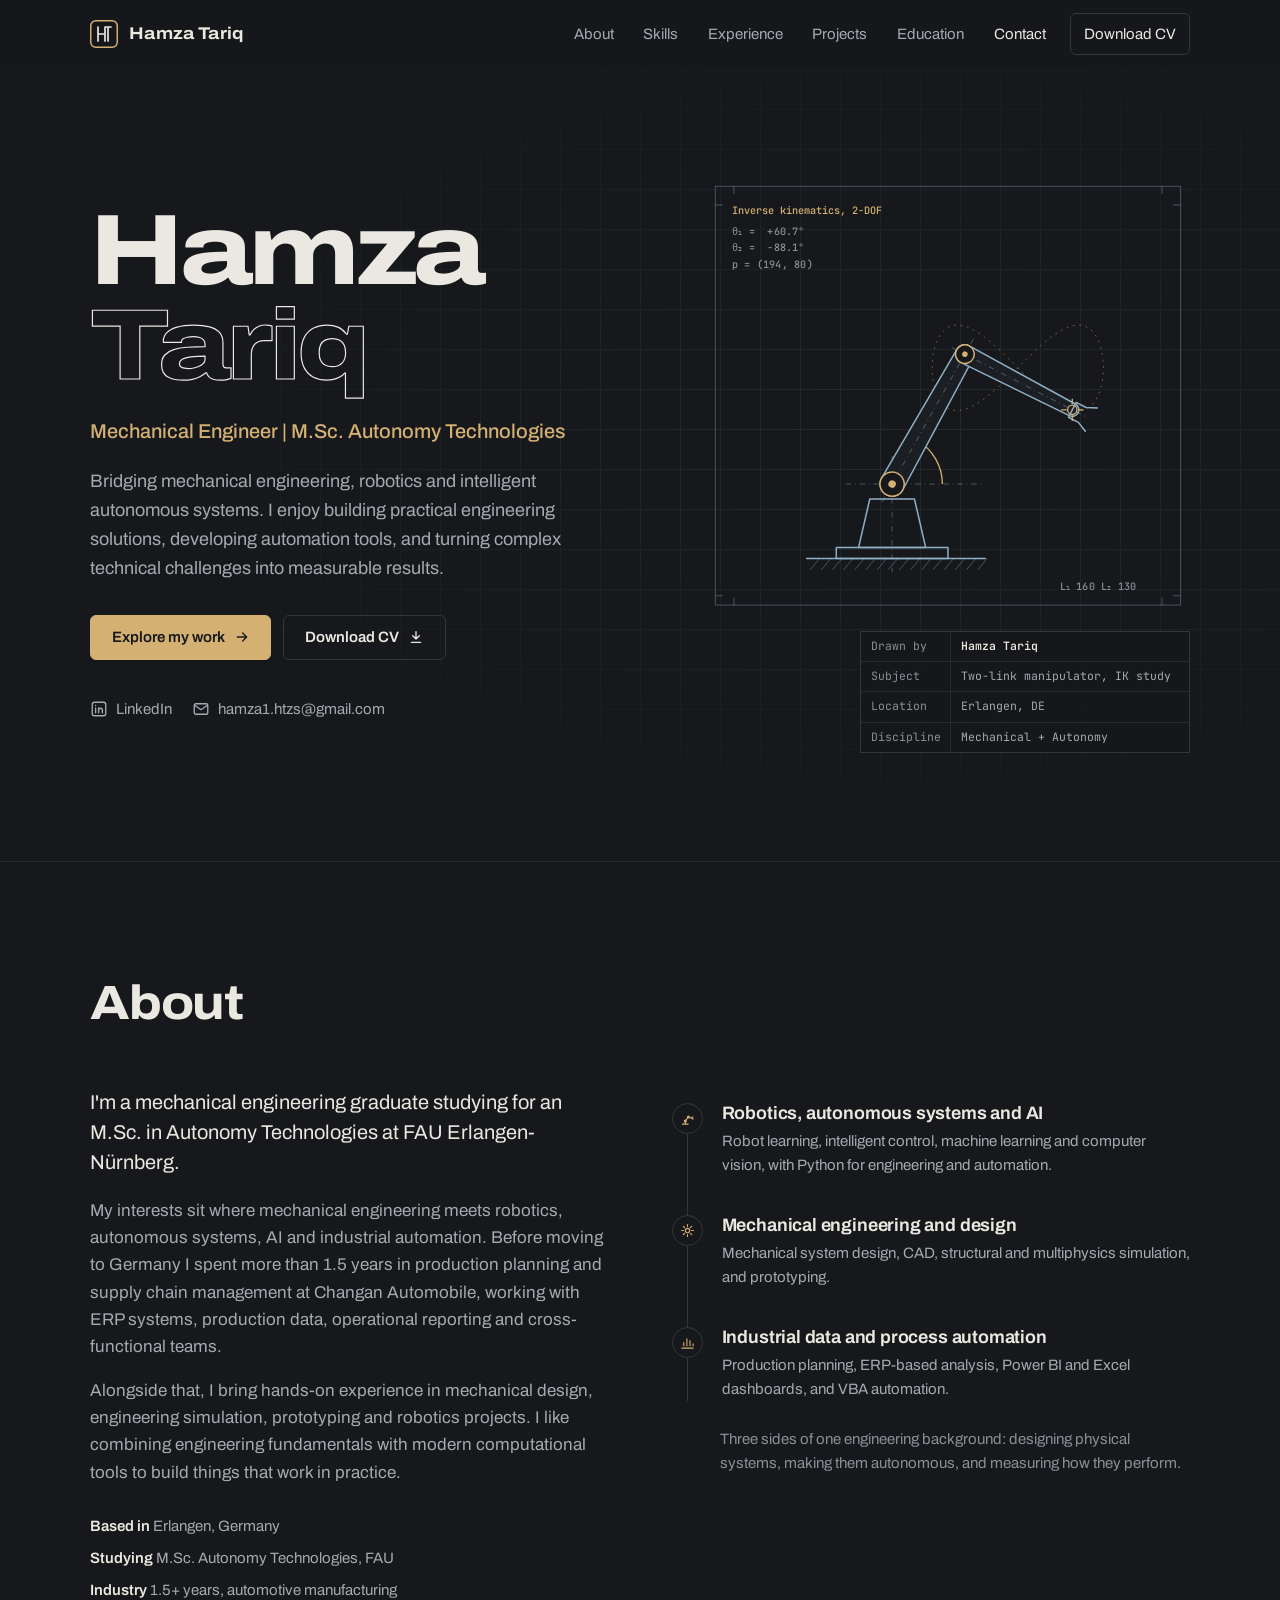
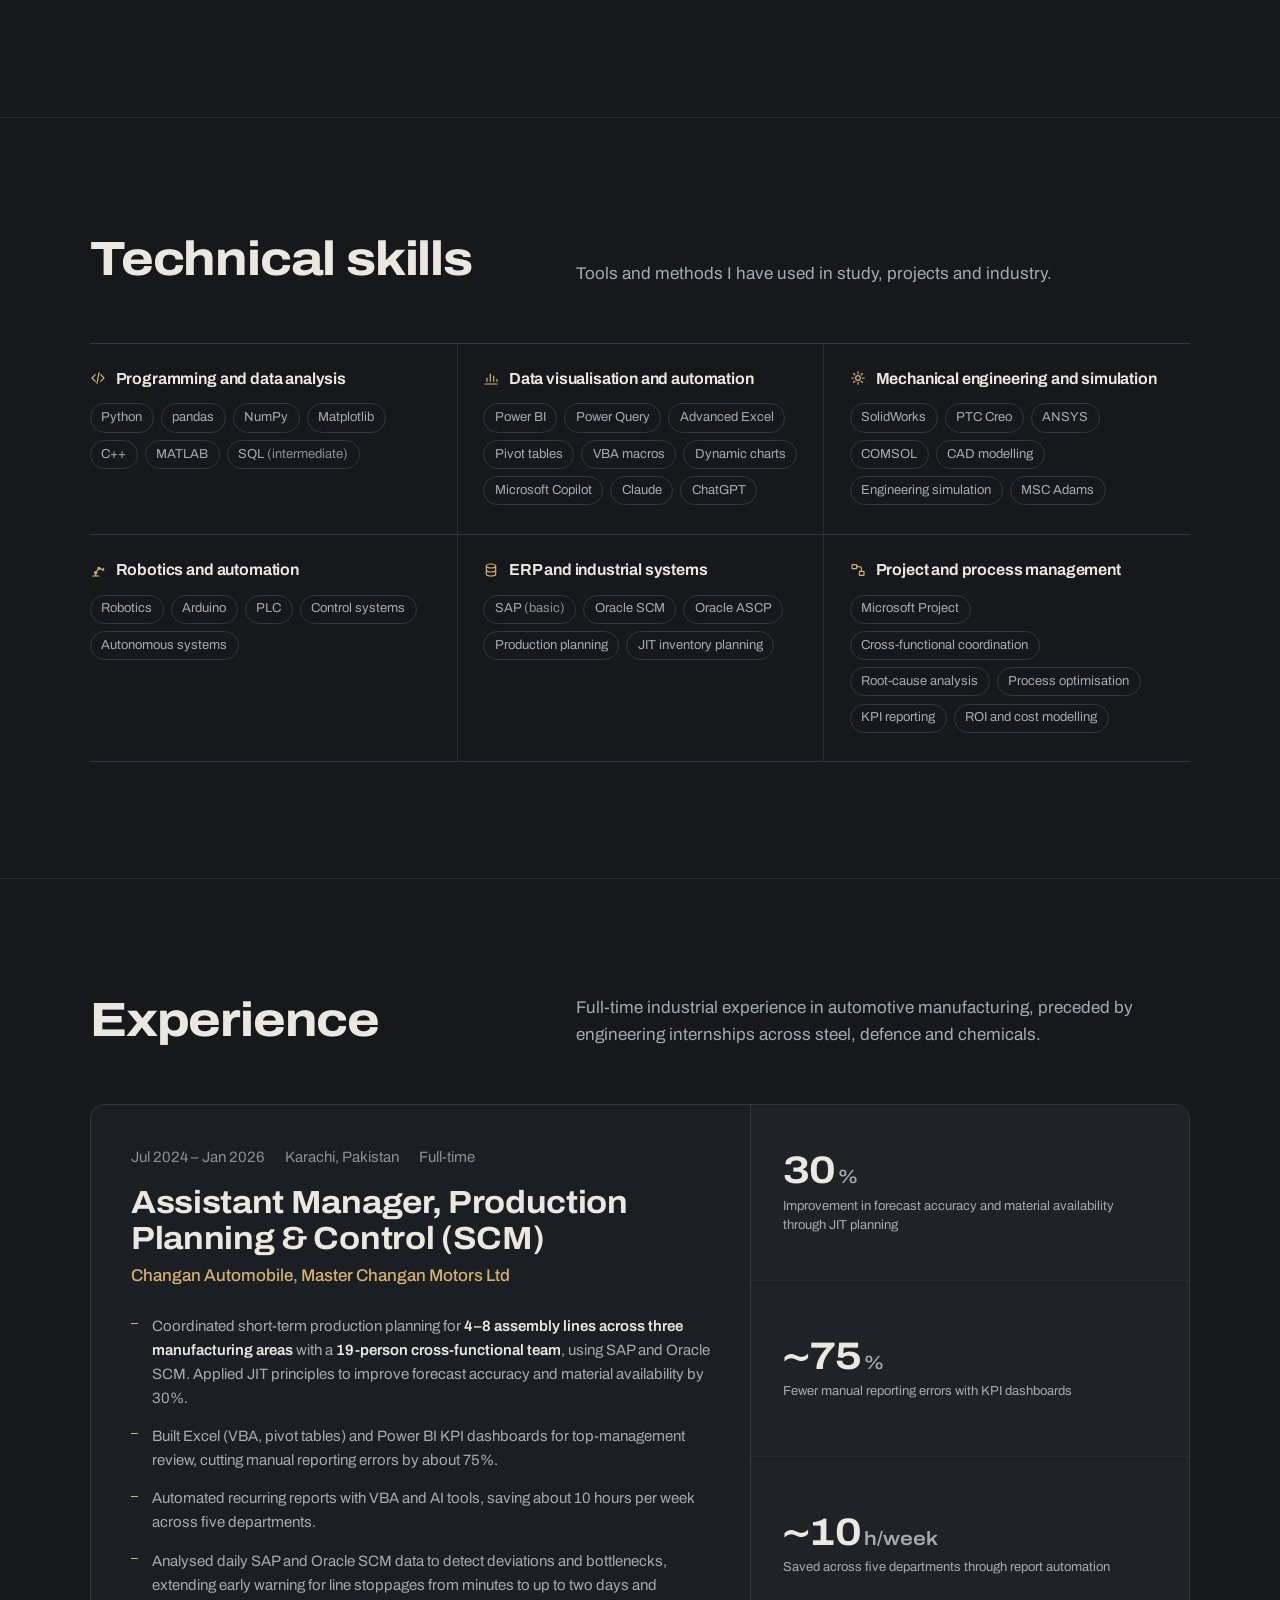
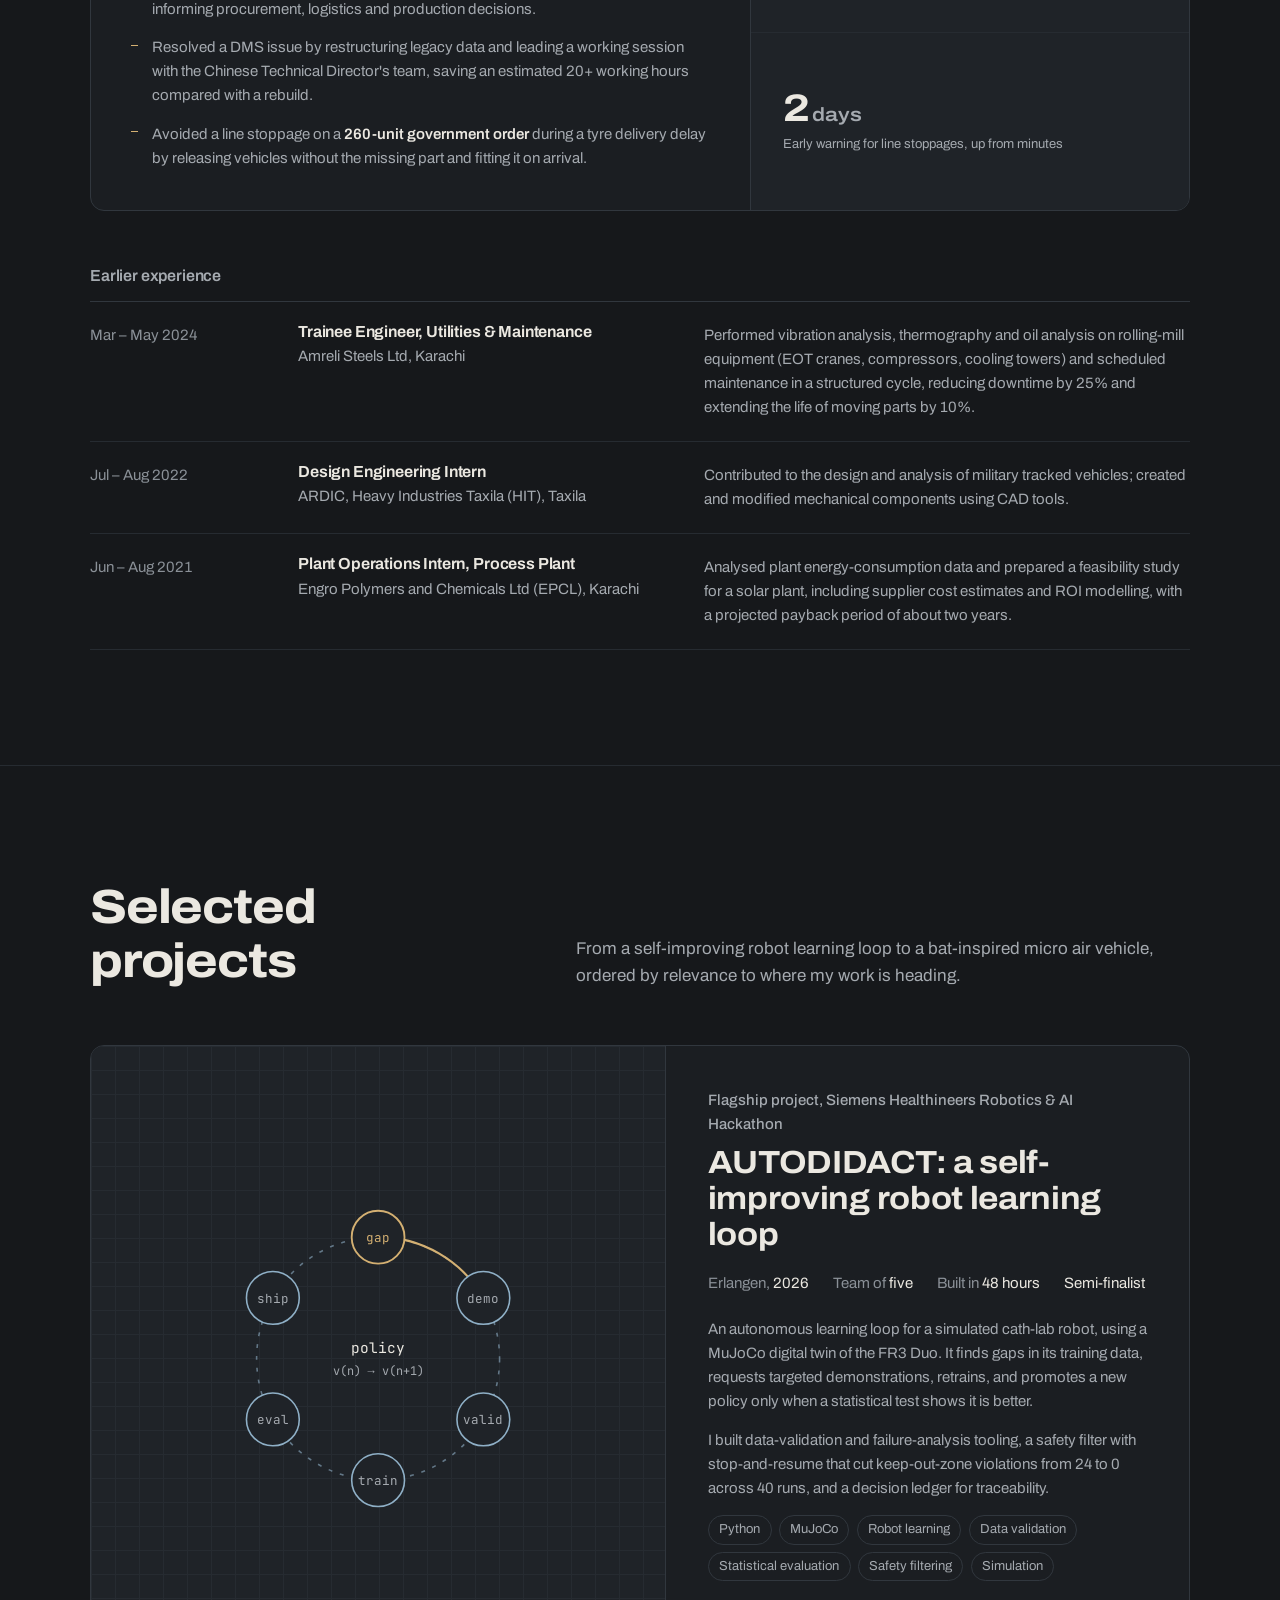
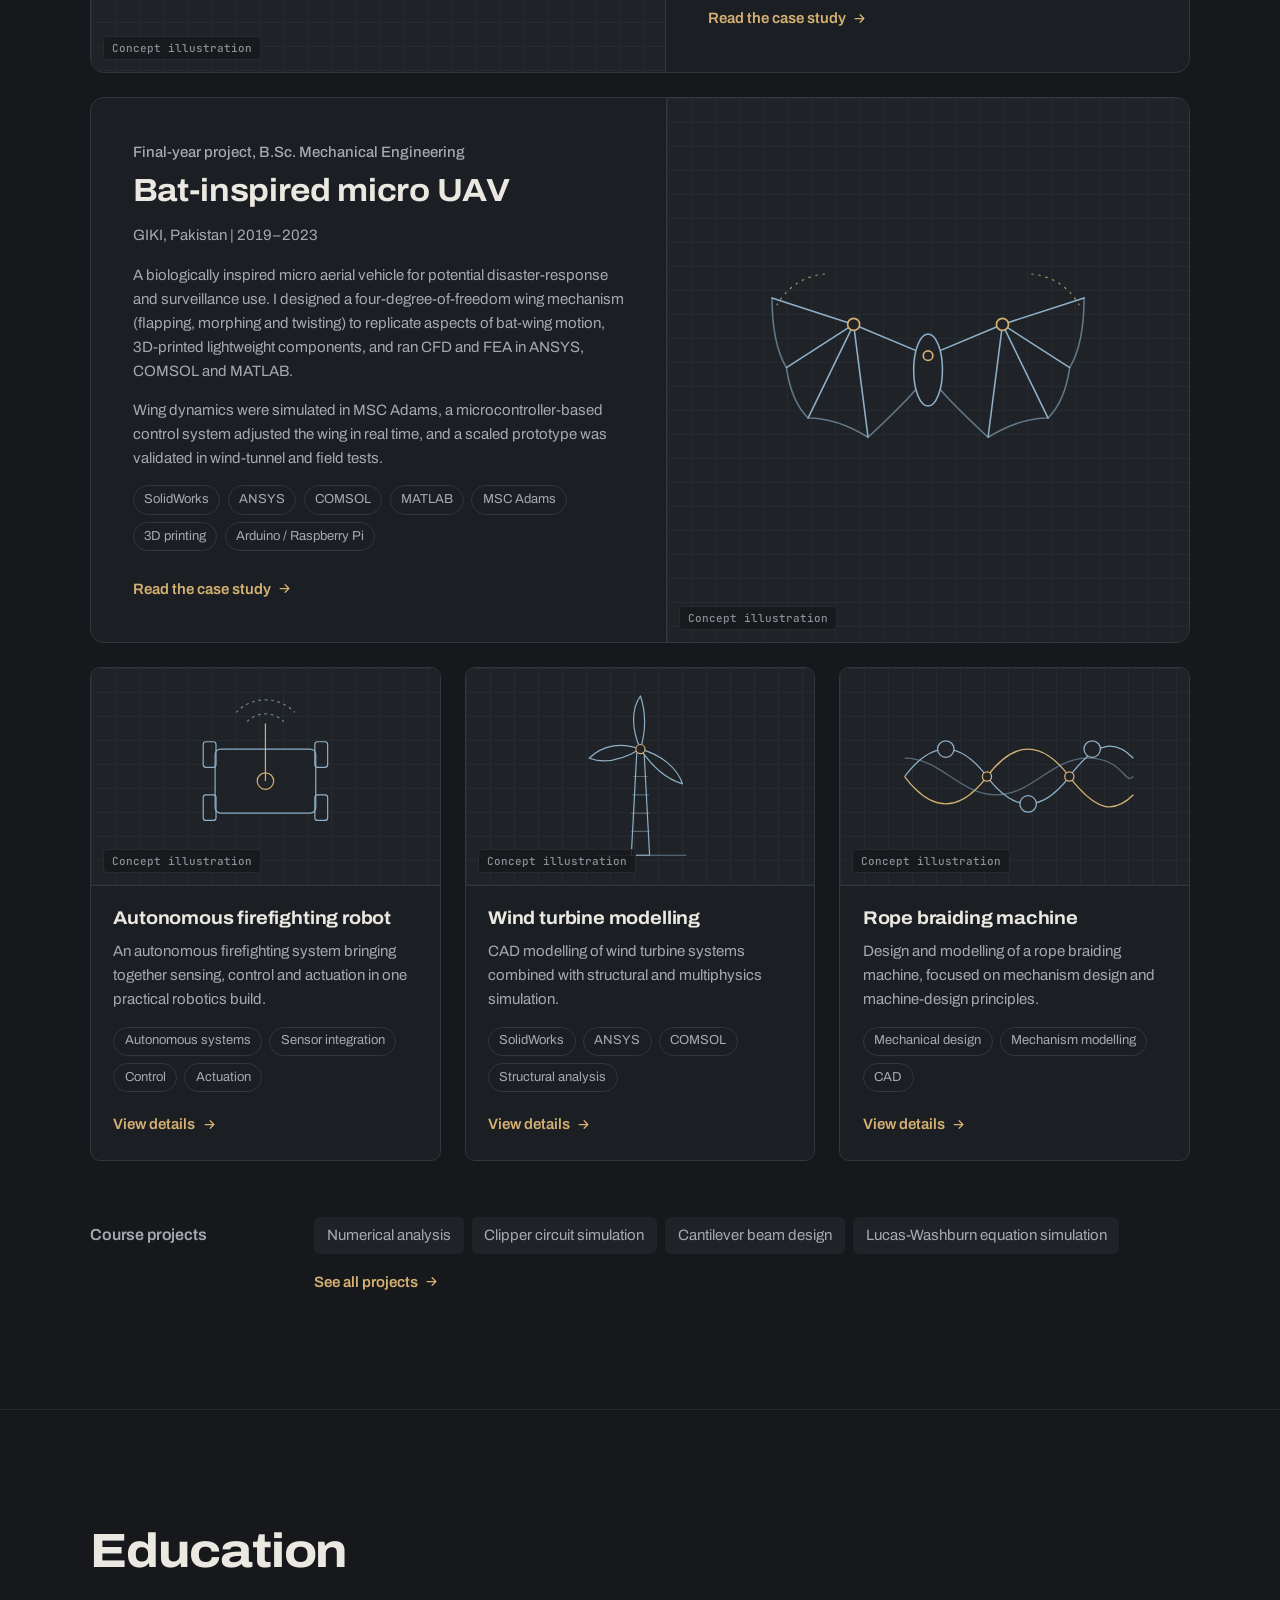
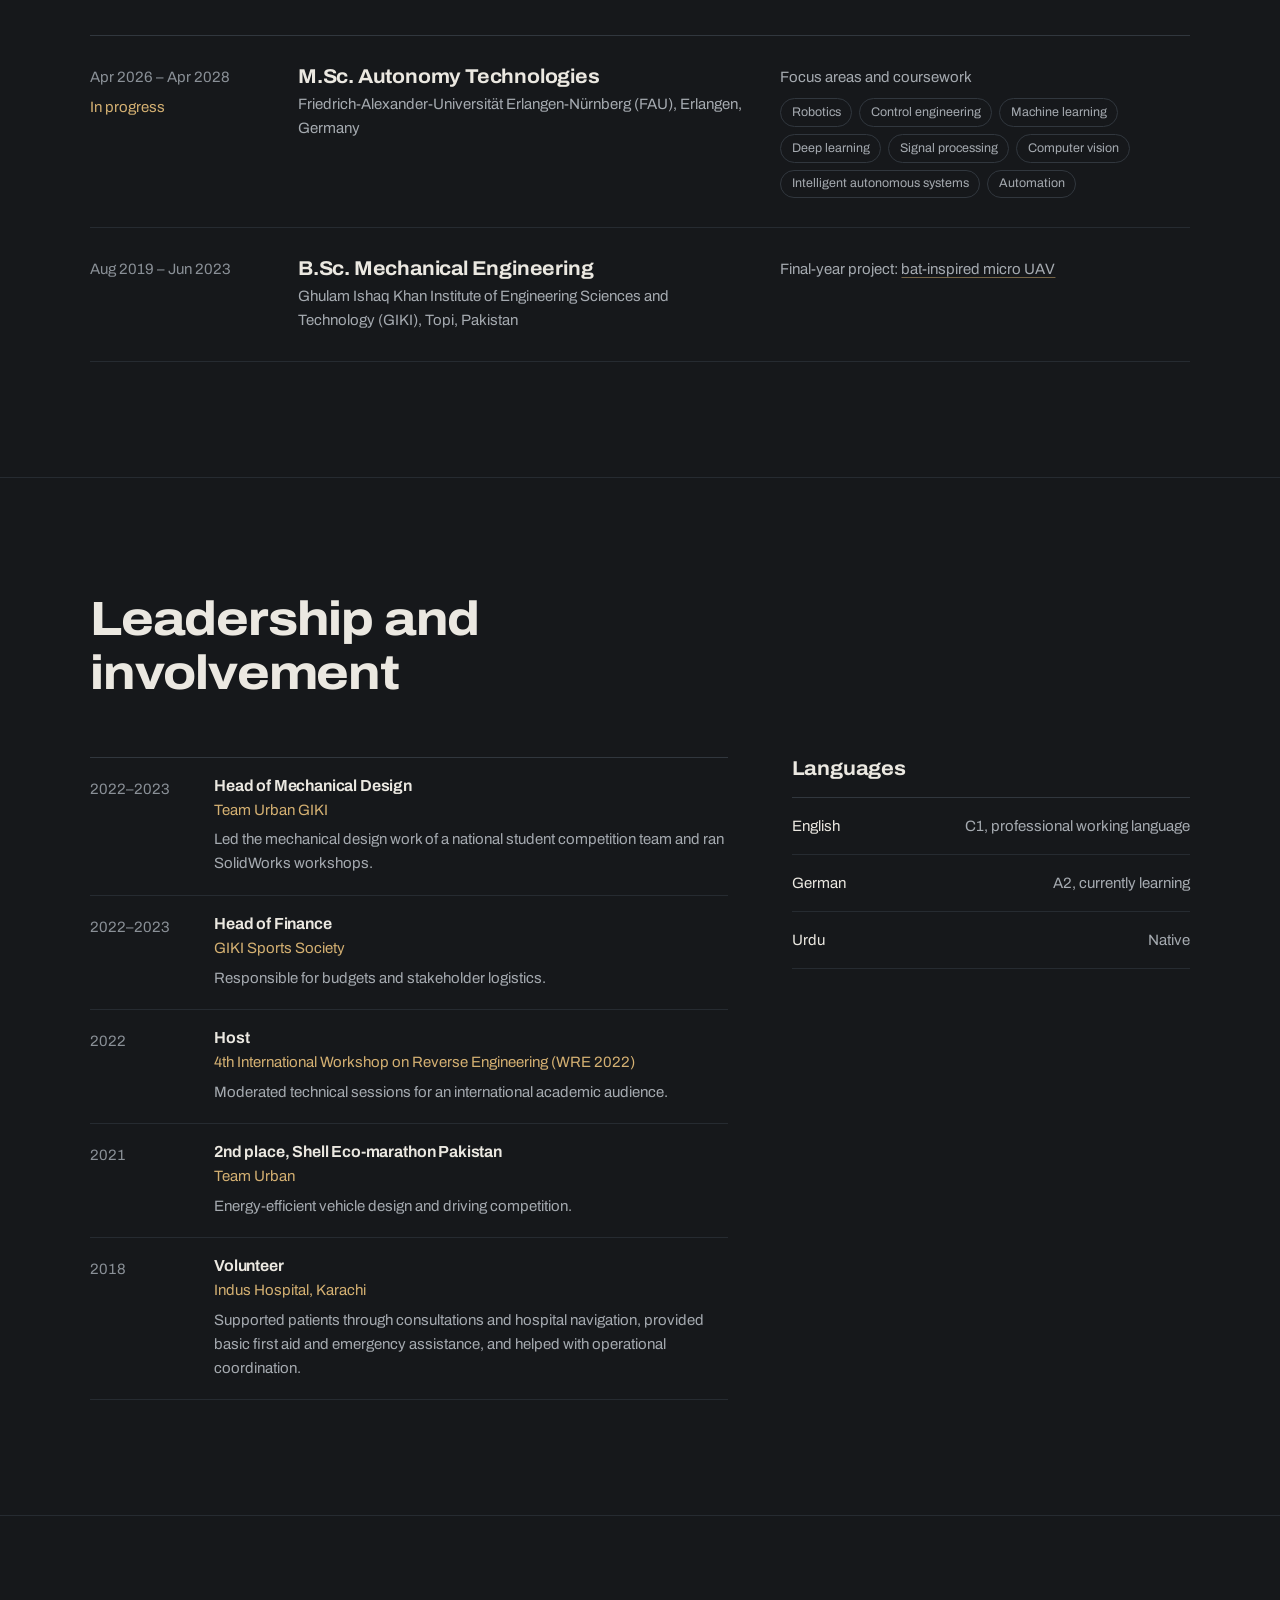
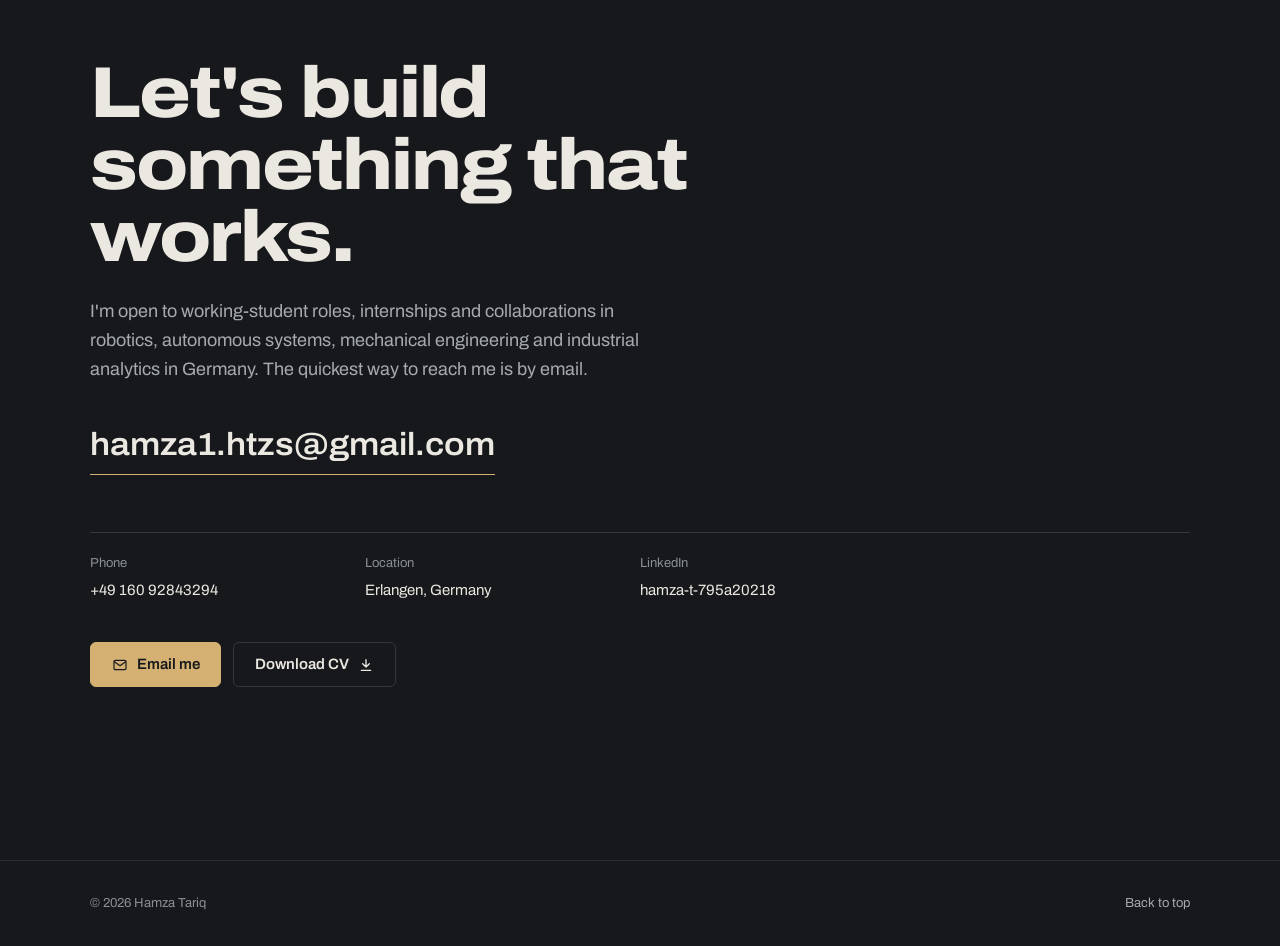
==== index.html @ aebb8564 "Initial commit" ====
<!doctype html>
<html lang="en-GB">
<head>
  <meta charset="utf-8">
  <meta name="viewport" content="width=device-width, initial-scale=1">
  <title>Hamza Tariq | Mechanical Engineer, M.Sc. Autonomy Technologies</title>
  <meta name="description" content="Hamza Tariq: mechanical engineer studying M.Sc. Autonomy Technologies at FAU Erlangen-Nürnberg. Robotics, AI and intelligent engineering systems, with 1.5+ years of industrial production-planning experience.">
  <meta name="author" content="Hamza Tariq">
  <meta name="theme-color" content="#16181b">
  <meta property="og:type" content="website">
  <meta property="og:title" content="Hamza Tariq | Mechanical Engineer, M.Sc. Autonomy Technologies">
  <meta property="og:description" content="Robotics, AI and intelligent engineering systems, built on a mechanical engineering foundation and industrial experience.">
  <meta name="twitter:card" content="summary">
  <link rel="icon" href="assets/favicon.svg" type="image/svg+xml">
  <link rel="preload" href="assets/fonts/archivo-var.woff2" as="font" type="font/woff2" crossorigin>
  <link rel="stylesheet" href="css/style.css">
  <script>document.documentElement.classList.add("js");</script>
  <script type="application/ld+json">
  {"@context":"https://schema.org","@type":"Person","name":"Hamza Tariq","jobTitle":"Mechanical Engineer, M.Sc. Autonomy Technologies student","address":{"@type":"PostalAddress","addressLocality":"Erlangen","addressCountry":"DE"},"alumniOf":[{"@type":"CollegeOrUniversity","name":"Ghulam Ishaq Khan Institute of Engineering Sciences and Technology"}],"affiliation":{"@type":"CollegeOrUniversity","name":"Friedrich-Alexander-Universität Erlangen-Nürnberg"},"sameAs":["https://linkedin.com/in/hamza-t-795a20218"]}
  </script>
</head>
<body data-root="">
<a class="skip-link" href="#main">Skip to content</a>

<!-- Icon sprite -->
<svg width="0" height="0" style="position:absolute" aria-hidden="true" focusable="false">
  <defs>
    <symbol id="i-arrow" viewBox="0 0 24 24"><path d="M5 12h14M13 6l6 6-6 6" fill="none" stroke="currentColor" stroke-width="2" stroke-linecap="round" stroke-linejoin="round"/></symbol>
    <symbol id="i-down" viewBox="0 0 24 24"><path d="M12 4v11M7 10l5 5 5-5M5 20h14" fill="none" stroke="currentColor" stroke-width="2" stroke-linecap="round" stroke-linejoin="round"/></symbol>
    <symbol id="i-mail" viewBox="0 0 24 24"><g fill="none" stroke="currentColor" stroke-width="1.8" stroke-linecap="round" stroke-linejoin="round"><rect x="3" y="5" width="18" height="14" rx="2"/><path d="M3.5 7l8.5 6 8.5-6"/></g></symbol>
    <symbol id="i-linkedin" viewBox="0 0 24 24"><g fill="none" stroke="currentColor" stroke-width="1.8" stroke-linecap="round" stroke-linejoin="round"><rect x="3" y="3" width="18" height="18" rx="3"/><path d="M7.5 10.5V17M7.5 7.2v.1M11.5 17v-6.5M11.5 13.5a2.5 2.5 0 0 1 5 0V17"/></g></symbol>
    <symbol id="i-github" viewBox="0 0 24 24"><path d="M15 22v-4a4.8 4.8 0 0 0-1-3.5c3 0 6-2 6-5.5.08-1.25-.27-2.48-1-3.5.28-1.15.28-2.35 0-3.5 0 0-1 0-3 1.5-2.64-.5-5.36-.5-8 0C6 2 5 2 5 2c-.3 1.15-.3 2.35 0 3.5A5.4 5.4 0 0 0 4 9c0 3.5 3 5.5 6 5.5-.39.49-.68 1.05-.85 1.65-.17.6-.22 1.23-.15 1.85v4M9 18c-4.51 2-5-2-7-2" fill="none" stroke="currentColor" stroke-width="1.8" stroke-linecap="round" stroke-linejoin="round"/></symbol>
    <symbol id="i-robot" viewBox="0 0 24 24"><g fill="none" stroke="currentColor" stroke-width="1.8" stroke-linecap="round" stroke-linejoin="round"><path d="M4 21h9M8.5 21v-5l5-6.5 5.5 2"/><circle cx="8.5" cy="16" r="1.6"/><circle cx="13.5" cy="9.5" r="1.6"/><path d="M19 11.5l1.5-2M19 11.5l1.8 1.4"/></g></symbol>
    <symbol id="i-gear" viewBox="0 0 24 24"><g fill="none" stroke="currentColor" stroke-width="1.8" stroke-linecap="round"><circle cx="12" cy="12" r="3.5"/><path d="M12 2.5v3M12 18.5v3M2.5 12h3M18.5 12h3M5.3 5.3l2.1 2.1M16.6 16.6l2.1 2.1M5.3 18.7l2.1-2.1M16.6 7.4l2.1-2.1"/></g></symbol>
    <symbol id="i-chart" viewBox="0 0 24 24"><path d="M3 21h18M6 17v-5M11 17V6M16 17v-8M21 17v-3" fill="none" stroke="currentColor" stroke-width="1.8" stroke-linecap="round"/></symbol>
    <symbol id="i-code" viewBox="0 0 24 24"><path d="M8 7l-5 5 5 5M16 7l5 5-5 5M13.5 4l-3 16" fill="none" stroke="currentColor" stroke-width="1.8" stroke-linecap="round" stroke-linejoin="round"/></symbol>
    <symbol id="i-db" viewBox="0 0 24 24"><g fill="none" stroke="currentColor" stroke-width="1.8"><ellipse cx="12" cy="6" rx="7" ry="3"/><path d="M5 6v12c0 1.7 3.1 3 7 3s7-1.3 7-3V6M5 12c0 1.7 3.1 3 7 3s7-1.3 7-3"/></g></symbol>
    <symbol id="i-flow" viewBox="0 0 24 24"><g fill="none" stroke="currentColor" stroke-width="1.8" stroke-linejoin="round"><rect x="3" y="4" width="7" height="6" rx="1"/><rect x="14" y="14" width="7" height="6" rx="1"/><path d="M10 7h4a3 3 0 0 1 3 3v4"/></g></symbol>
    <symbol id="i-image" viewBox="0 0 24 24"><g fill="none" stroke="currentColor" stroke-width="1.6" stroke-linecap="round" stroke-linejoin="round"><rect x="3" y="4" width="18" height="16" rx="2"/><circle cx="9" cy="10" r="2"/><path d="M21 16l-5-5-9 9"/></g></symbol>
  </defs>
</svg>

<header class="site-header">
  <nav class="wrap nav" aria-label="Main">
    <a class="brand" href="#top" aria-label="Hamza Tariq, back to top">
      <svg class="brand-mark" viewBox="0 0 28 28" aria-hidden="true"><rect x=".75" y=".75" width="26.5" height="26.5" rx="5" fill="none" stroke="#d4b072" stroke-width="1.5"/><path d="M8 7v14M8 14h7M15 7v14M15 7h6M18 7v14" fill="none" stroke="#ebe8e1" stroke-width="1.7" stroke-linecap="round"/></svg>
      <span>Hamza Tariq</span>
    </a>
    <button class="nav-toggle" type="button" aria-expanded="false" aria-controls="nav-links" aria-label="Open menu"><span></span></button>
    <ul class="nav-links" id="nav-links">
      <li><a href="#about">About</a></li>
      <li><a href="#skills">Skills</a></li>
      <li><a href="#experience">Experience</a></li>
      <li><a href="#projects">Projects</a></li>
      <li><a href="#education">Education</a></li>
      <li><a href="#contact">Contact</a></li>
      <li><a class="nav-cv" href="assets/Hamza_Tariq_CV.pdf" download>Download CV</a></li>
    </ul>
  </nav>
</header>

<main id="main">

  <!-- ============ HERO ============ -->
  <section class="hero" id="top" aria-labelledby="hero-name">
    <div class="wrap hero-inner">
      <div class="hero-copy">
        <h1 class="hero-name" id="hero-name"><span>Hamza</span><span>Tariq</span></h1>
        <p class="hero-role">Mechanical Engineer | M.Sc. Autonomy Technologies</p>
        <p class="hero-intro">Bridging mechanical engineering, robotics and intelligent autonomous systems. I enjoy building practical engineering solutions, developing automation tools, and turning complex technical challenges into measurable results.</p>
        <div class="hero-actions">
          <a class="btn btn-primary" href="#projects">Explore my work <svg aria-hidden="true"><use href="#i-arrow"/></svg></a>
          <a class="btn" href="assets/Hamza_Tariq_CV.pdf" download>Download CV <svg aria-hidden="true"><use href="#i-down"/></svg></a>
        </div>
        <ul class="socials" aria-label="Profiles">
          <li><a href="https://linkedin.com/in/hamza-t-795a20218" target="_blank" rel="noopener"><svg aria-hidden="true"><use href="#i-linkedin"/></svg>LinkedIn</a></li>
          <li data-link="github" class="is-unset"><a href="#" target="_blank" rel="noopener"><svg aria-hidden="true"><use href="#i-github"/></svg>GitHub</a></li>
          <li><a href="mailto:hamza1.htzs@gmail.com"><svg aria-hidden="true"><use href="#i-mail"/></svg>hamza1.htzs@gmail.com</a></li>
        </ul>
      </div>

      <div class="hero-drawing">
        <svg id="arm-drawing" class="drawing" viewBox="0 0 520 470" role="img" aria-labelledby="arm-title">
          <title id="arm-title">Animated technical drawing of a two-link robot arm following a figure-eight path, solved with inverse kinematics</title>
          <!-- sheet frame -->
          <path class="ln-thin draw" d="M10,10H510V460H10Z"/>
          <path class="ln-thin" d="M10,30H18M10,450H18M502,30H510M502,450H510M30,10V18M490,10V18M30,452V460M490,452V460"/>
          <!-- readouts -->
          <text class="txt-brass" x="28" y="40">Inverse kinematics, 2-DOF</text>
          <text class="txt" id="t1" x="28" y="62">θ₁ =</text>
          <text class="txt" id="t2" x="28" y="80">θ₂ =</text>
          <text class="txt" id="tp" x="28" y="98">p  =</text>
          <text class="txt" x="380" y="444">L₁ 160   L₂ 130</text>
          <!-- reference lines -->
          <path class="ln-dash" d="M200,300V425M150,330H300"/>
          <path id="trace" class="trace" d=""/>
          <!-- ground + base -->
          <path class="ln draw" d="M176,346H224L236,398H164Z"/>
          <path class="ln draw" d="M140,398H260V410H140Z"/>
          <path class="ln draw" d="M108,410H300"/>
          <path class="ln-thin" d="M122,410l-10,12M134,410l-10,12M146,410l-10,12M158,410l-10,12M170,410l-10,12M182,410l-10,12M194,410l-10,12M206,410l-10,12M218,410l-10,12M230,410l-10,12M242,410l-10,12M254,410l-10,12M266,410l-10,12M278,410l-10,12M290,410l-10,12M302,410l-10,12"/>
          <!-- angle arc -->
          <path id="arc1" class="ln-brass" d=""/>
          <!-- arm -->
          <g id="j1" transform="translate(200 330) rotate(-60)">
            <path class="link" d="M0,-13L160,-10A10,10 0 0 1 160,10L0,13A13,13 0 0 1 0,-13Z"/>
            <path class="ln-dash" d="M-22,0H182"/>
            <g id="j2" transform="translate(160 0) rotate(95)">
              <path class="link" d="M0,-10L130,-7A7,7 0 0 1 130,7L0,10A10,10 0 0 1 0,-10Z"/>
              <path class="ln-dash" d="M-16,0H146"/>
              <path class="ln" d="M130,-9V9M130,-9H142L153,-14M130,9H142L153,14"/>
              <circle class="joint" r="10"/><circle class="dot" r="3"/>
            </g>
            <circle class="joint" r="13"/><circle class="dot" r="4"/>
          </g>
          <g id="target" transform="translate(380 200)">
            <circle class="ln-brass" r="5"/>
            <path class="ln-brass" d="M-12,0h6M6,0h6M0,-12v6M0,6v6"/>
          </g>
        </svg>
        <div class="title-block" aria-hidden="true">
          <div>Drawn by</div><div><strong>Hamza Tariq</strong></div>
          <div>Subject</div><div>Two-link manipulator, IK study</div>
          <div>Location</div><div>Erlangen, DE</div>
          <div>Discipline</div><div>Mechanical + Autonomy</div>
        </div>
      </div>
    </div>
  </section>

  <!-- ============ ABOUT ============ -->
  <section class="section" id="about" aria-labelledby="about-title">
    <div class="wrap">
      <div class="section-head">
        <h2 class="section-title" id="about-title">About</h2>
      </div>
      <div class="about-grid">
        <div class="about-copy">
          <p>I'm a mechanical engineering graduate studying for an M.Sc. in Autonomy Technologies at FAU Erlangen-Nürnberg.</p>
          <p>My interests sit where mechanical engineering meets robotics, autonomous systems, AI and industrial automation. Before moving to Germany I spent more than 1.5 years in production planning and supply chain management at Changan Automobile, working with ERP systems, production data, operational reporting and cross-functional teams.</p>
          <p>Alongside that, I bring hands-on experience in mechanical design, engineering simulation, prototyping and robotics projects. I like combining engineering fundamentals with modern computational tools to build things that work in practice.</p>
          <ul class="about-facts">
            <li><strong>Based in</strong> Erlangen, Germany</li>
            <li><strong>Studying</strong> M.Sc. Autonomy Technologies, FAU</li>
            <li><strong>Industry</strong> 1.5+ years, automotive manufacturing</li>
          </ul>
        </div>
        <div>
          <ul class="areas">
            <li class="area">
              <span class="area-node"><svg aria-hidden="true"><use href="#i-robot"/></svg></span>
              <div><h3>Robotics, autonomous systems and AI</h3><p>Robot learning, intelligent control, machine learning and computer vision, with Python for engineering and automation.</p></div>
            </li>
            <li class="area">
              <span class="area-node"><svg aria-hidden="true"><use href="#i-gear"/></svg></span>
              <div><h3>Mechanical engineering and design</h3><p>Mechanical system design, CAD, structural and multiphysics simulation, and prototyping.</p></div>
            </li>
            <li class="area">
              <span class="area-node"><svg aria-hidden="true"><use href="#i-chart"/></svg></span>
              <div><h3>Industrial data and process automation</h3><p>Production planning, ERP-based analysis, Power BI and Excel dashboards, and VBA automation.</p></div>
            </li>
          </ul>
          <p class="areas-note">Three sides of one engineering background: designing physical systems, making them autonomous, and measuring how they perform.</p>
        </div>
      </div>
    </div>
  </section>

  <!-- ============ SKILLS ============ -->
  <section class="section" id="skills" aria-labelledby="skills-title">
    <div class="wrap">
      <div class="section-head">
        <h2 class="section-title" id="skills-title">Technical skills</h2>
        <p class="section-lede">Tools and methods I have used in study, projects and industry.</p>
      </div>
      <div class="skills">
        <div class="skill-group">
          <h3><svg aria-hidden="true"><use href="#i-code"/></svg>Programming and data analysis</h3>
          <ul class="tags"><li>Python</li><li>pandas</li><li>NumPy</li><li>Matplotlib</li><li>C++</li><li>MATLAB</li><li>SQL <small>(intermediate)</small></li></ul>
        </div>
        <div class="skill-group">
          <h3><svg aria-hidden="true"><use href="#i-chart"/></svg>Data visualisation and automation</h3>
          <ul class="tags"><li>Power BI</li><li>Power Query</li><li>Advanced Excel</li><li>Pivot tables</li><li>VBA macros</li><li>Dynamic charts</li><li>Microsoft Copilot</li><li>Claude</li><li>ChatGPT</li></ul>
        </div>
        <div class="skill-group">
          <h3><svg aria-hidden="true"><use href="#i-gear"/></svg>Mechanical engineering and simulation</h3>
          <ul class="tags"><li>SolidWorks</li><li>PTC Creo</li><li>ANSYS</li><li>COMSOL</li><li>CAD modelling</li><li>Engineering simulation</li><li>MSC Adams</li></ul>
        </div>
        <div class="skill-group">
          <h3><svg aria-hidden="true"><use href="#i-robot"/></svg>Robotics and automation</h3>
          <ul class="tags"><li>Robotics</li><li>Arduino</li><li>PLC</li><li>Control systems</li><li>Autonomous systems</li></ul>
        </div>
        <div class="skill-group">
          <h3><svg aria-hidden="true"><use href="#i-db"/></svg>ERP and industrial systems</h3>
          <ul class="tags"><li>SAP <small>(basic)</small></li><li>Oracle SCM</li><li>Oracle ASCP</li><li>Production planning</li><li>JIT inventory planning</li></ul>
        </div>
        <div class="skill-group">
          <h3><svg aria-hidden="true"><use href="#i-flow"/></svg>Project and process management</h3>
          <ul class="tags"><li>Microsoft Project</li><li>Cross-functional coordination</li><li>Root-cause analysis</li><li>Process optimisation</li><li>KPI reporting</li><li>ROI and cost modelling</li></ul>
        </div>
      </div>
    </div>
  </section>

  <!-- ============ EXPERIENCE ============ -->
  <section class="section" id="experience" aria-labelledby="exp-title">
    <div class="wrap">
      <div class="section-head">
        <h2 class="section-title" id="exp-title">Experience</h2>
        <p class="section-lede">Full-time industrial experience in automotive manufacturing, preceded by engineering internships across steel, defence and chemicals.</p>
      </div>

      <article class="role-feature" aria-labelledby="role-changan">
        <div class="role-main">
          <p class="role-meta"><span>Jul 2024 – Jan 2026</span><span>Karachi, Pakistan</span><span>Full-time</span></p>
          <h3 class="role-title" id="role-changan">Assistant Manager, Production Planning &amp; Control (SCM)</h3>
          <p class="role-org">Changan Automobile, Master Changan Motors Ltd</p>
          <ul class="role-points">
            <li>Coordinated short-term production planning for <strong>4–8 assembly lines across three manufacturing areas</strong> with a <strong>19-person cross-functional team</strong>, using SAP and Oracle SCM. Applied JIT principles to improve forecast accuracy and material availability by 30%.</li>
            <li>Built Excel (VBA, pivot tables) and Power BI KPI dashboards for top-management review, cutting manual reporting errors by about 75%.</li>
            <li>Automated recurring reports with VBA and AI tools, saving about 10 hours per week across five departments.</li>
            <li>Analysed daily SAP and Oracle SCM data to detect deviations and bottlenecks, extending early warning for line stoppages from minutes to up to two days and informing procurement, logistics and production decisions.</li>
            <li>Resolved a DMS issue by restructuring legacy data and leading a working session with the Chinese Technical Director's team, saving an estimated 20+ working hours compared with a rebuild.</li>
            <li>Avoided a line stoppage on a <strong>260-unit government order</strong> during a tyre delivery delay by releasing vehicles without the missing part and fitting it on arrival.</li>
          </ul>
        </div>
        <div class="role-stats" aria-label="Key results">
          <div class="stat"><span class="stat-value">30<small>%</small></span><span class="stat-label">Improvement in forecast accuracy and material availability through JIT planning</span></div>
          <div class="stat"><span class="stat-value">~75<small>%</small></span><span class="stat-label">Fewer manual reporting errors with KPI dashboards</span></div>
          <div class="stat"><span class="stat-value">~10<small>h/week</small></span><span class="stat-label">Saved across five departments through report automation</span></div>
          <div class="stat"><span class="stat-value">2<small>days</small></span><span class="stat-label">Early warning for line stoppages, up from minutes</span></div>
        </div>
      </article>

      <div class="earlier">
        <h3 class="earlier-title">Earlier experience</h3>
        <ol class="timeline">
          <li class="tl-item">
            <span class="tl-date">Mar – May 2024</span>
            <div class="tl-role"><h3>Trainee Engineer, Utilities &amp; Maintenance</h3><p>Amreli Steels Ltd, Karachi</p></div>
            <div class="tl-desc">Performed vibration analysis, thermography and oil analysis on rolling-mill equipment (EOT cranes, compressors, cooling towers) and scheduled maintenance in a structured cycle, reducing downtime by 25% and extending the life of moving parts by 10%.</div>
          </li>
          <li class="tl-item">
            <span class="tl-date">Jul – Aug 2022</span>
            <div class="tl-role"><h3>Design Engineering Intern</h3><p>ARDIC, Heavy Industries Taxila (HIT), Taxila</p></div>
            <div class="tl-desc">Contributed to the design and analysis of military tracked vehicles; created and modified mechanical components using CAD tools.</div>
          </li>
          <li class="tl-item">
            <span class="tl-date">Jun – Aug 2021</span>
            <div class="tl-role"><h3>Plant Operations Intern, Process Plant</h3><p>Engro Polymers and Chemicals Ltd (EPCL), Karachi</p></div>
            <div class="tl-desc">Analysed plant energy-consumption data and prepared a feasibility study for a solar plant, including supplier cost estimates and ROI modelling, with a projected payback period of about two years.</div>
          </li>
        </ol>
      </div>
    </div>
  </section>

  <!-- ============ PROJECTS ============ -->
  <section class="section" id="projects" aria-labelledby="proj-title">
    <div class="wrap">
      <div class="section-head">
        <h2 class="section-title" id="proj-title">Selected projects</h2>
        <p class="section-lede">From a self-improving robot learning loop to a bat-inspired micro air vehicle, ordered by relevance to where my work is heading.</p>
      </div>

      <article class="flagship" aria-labelledby="p-autodidact">
        <div class="project-visual" data-img="autodidact-cover" data-alt="AUTODIDACT project image">
          <svg viewBox="0 0 400 260" aria-hidden="true">
            <g fill="none" stroke="#8fb0c7" stroke-width="1.2">
              <circle cx="200" cy="130" r="92" stroke-dasharray="3 6" opacity=".6"/>
              <path d="M200,38 a92,92 0 0 1 79.7,46" stroke="#d4b072" stroke-width="1.6"/>
            </g>
            <g font-family="JetBrains Mono, monospace" font-size="9.5" fill="#a5aab0" text-anchor="middle">
              <g transform="translate(200 38)"><circle r="20" fill="#1f2328" stroke="#d4b072" stroke-width="1.4"/><text y="3.5" fill="#d4b072">gap</text></g>
              <g transform="translate(279.7 84)"><circle r="20" fill="#1f2328" stroke="#8fb0c7" stroke-width="1.2"/><text y="3.5">demo</text></g>
              <g transform="translate(279.7 176)"><circle r="20" fill="#1f2328" stroke="#8fb0c7" stroke-width="1.2"/><text y="3.5">valid</text></g>
              <g transform="translate(200 222)"><circle r="20" fill="#1f2328" stroke="#8fb0c7" stroke-width="1.2"/><text y="3.5">train</text></g>
              <g transform="translate(120.3 176)"><circle r="20" fill="#1f2328" stroke="#8fb0c7" stroke-width="1.2"/><text y="3.5">eval</text></g>
              <g transform="translate(120.3 84)"><circle r="20" fill="#1f2328" stroke="#8fb0c7" stroke-width="1.2"/><text y="3.5">ship</text></g>
              <text x="200" y="126" fill="#ebe8e1" font-size="11">policy</text>
              <text x="200" y="142" font-size="9">v(n) → v(n+1)</text>
            </g>
          </svg>
          <span class="visual-tag">Concept illustration</span>
        </div>
        <div class="project-body">
          <p class="project-kicker">Flagship project, Siemens Healthineers Robotics &amp; AI Hackathon</p>
          <h3 class="project-title" id="p-autodidact">AUTODIDACT: a self-improving robot learning loop</h3>
          <ul class="project-facts">
            <li><span>Erlangen,</span> 2026</li><li><span>Team of</span> five</li><li><span>Built in</span> 48 hours</li><li>Semi-finalist</li>
          </ul>
          <p>An autonomous learning loop for a simulated cath-lab robot, using a MuJoCo digital twin of the FR3 Duo. It finds gaps in its training data, requests targeted demonstrations, retrains, and promotes a new policy only when a statistical test shows it is better.</p>
          <p>I built data-validation and failure-analysis tooling, a safety filter with stop-and-resume that cut keep-out-zone violations from 24 to 0 across 40 runs, and a decision ledger for traceability.</p>
          <ul class="tags"><li>Python</li><li>MuJoCo</li><li>Robot learning</li><li>Data validation</li><li>Statistical evaluation</li><li>Safety filtering</li><li>Simulation</li></ul>
          <a class="text-link" href="projects/autodidact.html">Read the case study <svg aria-hidden="true"><use href="#i-arrow"/></svg></a>
        </div>
      </article>

      <article class="flagship" aria-labelledby="p-uav">
        <div class="project-visual" data-img="uav-cover" data-alt="Bat-inspired micro UAV project image">
          <svg viewBox="0 0 400 260" aria-hidden="true">
            <g fill="none" stroke="#8fb0c7" stroke-width="1.3" stroke-linecap="round" stroke-linejoin="round">
              <path d="M200,118 L262,92 L330,70 M262,92 L318,128 M262,92 L300,170 M262,92 L250,186"/>
              <path d="M200,118 L138,92 L70,70 M138,92 L82,128 M138,92 L100,170 M138,92 L150,186"/>
              <path d="M330,70 Q330,108 318,128 Q314,156 300,170 Q276,170 250,186 Q222,160 210,146" opacity=".6"/>
              <path d="M70,70 Q70,108 82,128 Q86,156 100,170 Q124,170 150,186 Q178,160 190,146" opacity=".6"/>
              <ellipse cx="200" cy="130" rx="12" ry="30" fill="#1f2328"/>
            </g>
            <g fill="#1f2328" stroke="#d4b072" stroke-width="1.4"><circle cx="262" cy="92" r="5"/><circle cx="138" cy="92" r="5"/><circle cx="200" cy="118" r="4"/></g>
            <g fill="none" stroke="#d4b072" stroke-width="1" stroke-dasharray="2 4" opacity=".8">
              <path d="M286,50 a50,50 0 0 1 40,26"/><path d="M114,50 a50,50 0 0 0 -40,26"/>
            </g>
          </svg>
          <span class="visual-tag">Concept illustration</span>
        </div>
        <div class="project-body">
          <p class="project-kicker">Final-year project, B.Sc. Mechanical Engineering</p>
          <h3 class="project-title" id="p-uav">Bat-inspired micro UAV</h3>
          <p class="project-sub">GIKI, Pakistan | 2019–2023</p>
          <p>A biologically inspired micro aerial vehicle for potential disaster-response and surveillance use. I designed a four-degree-of-freedom wing mechanism (flapping, morphing and twisting) to replicate aspects of bat-wing motion, 3D-printed lightweight components, and ran CFD and FEA in ANSYS, COMSOL and MATLAB.</p>
          <p>Wing dynamics were simulated in MSC Adams, a microcontroller-based control system adjusted the wing in real time, and a scaled prototype was validated in wind-tunnel and field tests.</p>
          <ul class="tags"><li>SolidWorks</li><li>ANSYS</li><li>COMSOL</li><li>MATLAB</li><li>MSC Adams</li><li>3D printing</li><li>Arduino / Raspberry Pi</li></ul>
          <a class="text-link" href="projects/bat-uav.html">Read the case study <svg aria-hidden="true"><use href="#i-arrow"/></svg></a>
        </div>
      </article>

      <div class="project-grid">
        <article class="project-card" aria-labelledby="p-fire">
          <div class="project-visual" data-img="firefighting-cover" data-alt="Autonomous firefighting robot">
            <svg viewBox="0 0 320 200" aria-hidden="true"><g fill="none" stroke="#8fb0c7" stroke-width="1.3" stroke-linejoin="round">
              <rect x="105" y="70" width="110" height="70" rx="6" fill="#1f2328"/>
              <rect x="92" y="62" width="14" height="28" rx="3"/><rect x="214" y="62" width="14" height="28" rx="3"/>
              <rect x="92" y="120" width="14" height="28" rx="3"/><rect x="214" y="120" width="14" height="28" rx="3"/>
              <path d="M160,105 L160,42" stroke="#d4b072"/><circle cx="160" cy="105" r="9" stroke="#d4b072"/>
              <path d="M140,40 a28,28 0 0 1 40,0 M128,30 a44,44 0 0 1 64,0" stroke-dasharray="3 4" opacity=".7"/>
            </g></svg>
            <span class="visual-tag">Concept illustration</span>
          </div>
          <div class="project-body">
            <h3 class="project-title" id="p-fire">Autonomous firefighting robot</h3>
            <p>An autonomous firefighting system bringing together sensing, control and actuation in one practical robotics build.</p>
            <ul class="tags"><li>Autonomous systems</li><li>Sensor integration</li><li>Control</li><li>Actuation</li></ul>
            <a class="text-link" href="projects/index.html#firefighting">View details <svg aria-hidden="true"><use href="#i-arrow"/></svg></a>
          </div>
        </article>
        <article class="project-card" aria-labelledby="p-wind">
          <div class="project-visual" data-img="wind-turbine-cover" data-alt="Wind turbine model">
            <svg viewBox="0 0 320 200" aria-hidden="true"><g fill="none" stroke="#8fb0c7" stroke-width="1.3" stroke-linejoin="round">
              <path d="M156,74 L150,186 H170 L164,74"/>
              <path d="M160,70 C150,48 150,26 160,12 C166,30 166,50 160,70Z" fill="#1f2328"/>
              <path d="M160,70 C182,76 200,90 206,108 C186,102 172,88 160,70Z" fill="#1f2328"/>
              <path d="M160,70 C140,82 120,86 104,80 C118,66 138,62 160,70Z" fill="#1f2328"/>
              <circle cx="160" cy="70" r="5" stroke="#d4b072" fill="#1f2328"/>
              <path d="M152,100 H168 M151,120 H169 M150,140 H170 M150,160 H170" opacity=".45"/>
              <path d="M110,186 H210" opacity=".6"/>
            </g></svg>
            <span class="visual-tag">Concept illustration</span>
          </div>
          <div class="project-body">
            <h3 class="project-title" id="p-wind">Wind turbine modelling</h3>
            <p>CAD modelling of wind turbine systems combined with structural and multiphysics simulation.</p>
            <ul class="tags"><li>SolidWorks</li><li>ANSYS</li><li>COMSOL</li><li>Structural analysis</li></ul>
            <a class="text-link" href="projects/index.html#wind-turbine">View details <svg aria-hidden="true"><use href="#i-arrow"/></svg></a>
          </div>
        </article>
        <article class="project-card" aria-labelledby="p-rope">
          <div class="project-visual" data-img="rope-braiding-cover" data-alt="Rope braiding machine model">
            <svg viewBox="0 0 320 200" aria-hidden="true"><g fill="none" stroke-width="1.4">
              <path d="M40,100 C70,60 100,60 130,100 S190,140 220,100 S270,60 290,80" stroke="#8fb0c7"/>
              <path d="M40,100 C70,140 100,140 130,100 S190,60 220,100 S270,140 290,120" stroke="#d4b072"/>
              <path d="M40,80 C80,80 100,120 140,120 S200,80 240,80 S280,110 290,100" stroke="#8fb0c7" opacity=".5"/>
              <g stroke="#8fb0c7" fill="#1f2328"><circle cx="85" cy="70" r="9"/><circle cx="175" cy="130" r="9"/><circle cx="245" cy="70" r="9"/><circle cx="130" cy="100" r="5" stroke="#d4b072"/><circle cx="220" cy="100" r="5" stroke="#d4b072"/></g>
            </g></svg>
            <span class="visual-tag">Concept illustration</span>
          </div>
          <div class="project-body">
            <h3 class="project-title" id="p-rope">Rope braiding machine</h3>
            <p>Design and modelling of a rope braiding machine, focused on mechanism design and machine-design principles.</p>
            <ul class="tags"><li>Mechanical design</li><li>Mechanism modelling</li><li>CAD</li></ul>
            <a class="text-link" href="projects/index.html#rope-braiding">View details <svg aria-hidden="true"><use href="#i-arrow"/></svg></a>
          </div>
        </article>
      </div>

      <div class="minor-projects">
        <h3>Course projects</h3>
        <ul class="minor-list">
          <li>Numerical analysis</li><li>Clipper circuit simulation</li><li>Cantilever beam design</li><li>Lucas-Washburn equation simulation</li>
        </ul>
        <a class="text-link" href="projects/index.html">See all projects <svg aria-hidden="true"><use href="#i-arrow"/></svg></a>
      </div>
    </div>
  </section>

  <!-- ============ EDUCATION ============ -->
  <section class="section" id="education" aria-labelledby="edu-title">
    <div class="wrap">
      <div class="section-head">
        <h2 class="section-title" id="edu-title">Education</h2>
      </div>
      <ol class="edu">
        <li class="edu-item">
          <div class="edu-date">Apr 2026 – Apr 2028<br><span class="status">In progress</span></div>
          <div><h3>M.Sc. Autonomy Technologies</h3><p class="inst">Friedrich-Alexander-Universität Erlangen-Nürnberg (FAU), Erlangen, Germany</p></div>
          <div class="edu-detail">
            <p>Focus areas and coursework</p>
            <ul class="tags"><li>Robotics</li><li>Control engineering</li><li>Machine learning</li><li>Deep learning</li><li>Signal processing</li><li>Computer vision</li><li>Intelligent autonomous systems</li><li>Automation</li></ul>
          </div>
        </li>
        <li class="edu-item">
          <div class="edu-date">Aug 2019 – Jun 2023</div>
          <div><h3>B.Sc. Mechanical Engineering</h3><p class="inst">Ghulam Ishaq Khan Institute of Engineering Sciences and Technology (GIKI), Topi, Pakistan</p></div>
          <div class="edu-detail"><p>Final-year project: <a href="projects/bat-uav.html">bat-inspired micro UAV</a></p></div>
        </li>
      </ol>
    </div>
  </section>

  <!-- ============ LEADERSHIP & LANGUAGES ============ -->
  <section class="section" id="leadership" aria-labelledby="lead-title">
    <div class="wrap">
      <div class="section-head">
        <h2 class="section-title" id="lead-title">Leadership and involvement</h2>
      </div>
      <div class="two-col">
        <ul class="lead-list">
          <li class="lead-item"><span class="lead-year">2022–2023</span><div><h3>Head of Mechanical Design</h3><p class="org">Team Urban GIKI</p><p>Led the mechanical design work of a national student competition team and ran SolidWorks workshops.</p></div></li>
          <li class="lead-item"><span class="lead-year">2022–2023</span><div><h3>Head of Finance</h3><p class="org">GIKI Sports Society</p><p>Responsible for budgets and stakeholder logistics.</p></div></li>
          <li class="lead-item"><span class="lead-year">2022</span><div><h3>Host</h3><p class="org">4th International Workshop on Reverse Engineering (WRE 2022)</p><p>Moderated technical sessions for an international academic audience.</p></div></li>
          <li class="lead-item"><span class="lead-year">2021</span><div><h3>2nd place, Shell Eco-marathon Pakistan</h3><p class="org">Team Urban</p><p>Energy-efficient vehicle design and driving competition.</p></div></li>
          <li class="lead-item"><span class="lead-year">2018</span><div><h3>Volunteer</h3><p class="org">Indus Hospital, Karachi</p><p>Supported patients through consultations and hospital navigation, provided basic first aid and emergency assistance, and helped with operational coordination.</p></div></li>
        </ul>
        <div>
          <h3 class="side-title">Languages</h3>
          <ul class="lang-list">
            <li><span>English</span><span>C1, professional working language</span></li>
            <li><span>German</span><span>A2, currently learning</span></li>
            <li><span>Urdu</span><span>Native</span></li>
          </ul>
        </div>
      </div>
    </div>
  </section>

  <!-- ============ CONTACT ============ -->
  <section class="section contact" id="contact" aria-labelledby="contact-title">
    <div class="wrap">
      <h2 class="contact-title" id="contact-title">Let's build something that works.</h2>
      <p class="contact-lede">I'm open to working-student roles, internships and collaborations in robotics, autonomous systems, mechanical engineering and industrial analytics in Germany. The quickest way to reach me is by email.</p>
      <a class="contact-email" href="mailto:hamza1.htzs@gmail.com">hamza1.htzs@gmail.com</a>
      <dl class="contact-grid">
        <div><dt>Phone</dt><dd><a href="tel:+4916092843294">+49 160 92843294</a></dd></div>
        <div><dt>Location</dt><dd>Erlangen, Germany</dd></div>
        <div><dt>LinkedIn</dt><dd><a href="https://linkedin.com/in/hamza-t-795a20218" target="_blank" rel="noopener">hamza-t-795a20218</a></dd></div>
        <div data-link="github" class="is-unset"><dt>GitHub</dt><dd><a href="#" target="_blank" rel="noopener">View profile</a></dd></div>
      </dl>
      <div class="hero-actions">
        <a class="btn btn-primary" href="mailto:hamza1.htzs@gmail.com"><svg aria-hidden="true"><use href="#i-mail"/></svg>Email me</a>
        <a class="btn" href="assets/Hamza_Tariq_CV.pdf" download>Download CV <svg aria-hidden="true"><use href="#i-down"/></svg></a>
      </div>
    </div>
  </section>
</main>

<footer class="site-footer">
  <div class="wrap">
    <span>© <span data-year>2026</span> Hamza Tariq</span>
    <span><a href="#top">Back to top</a></span>
  </div>
</footer>

<script src="js/config.js"></script>
<script src="js/main.js"></script>
</body>
</html>
---- css/style.css ----
/* =========================================================
   Hamza Tariq — Portfolio
   Design tokens, base styles and components.
   Palette: graphite + brass (accent) + steel (drawing lines)
   ========================================================= */

@font-face {
  font-family: "Archivo";
  src: url("../assets/fonts/archivo-var.woff2") format("woff2-variations"),
       url("../assets/fonts/archivo-var.woff2") format("woff2");
  font-weight: 100 900;
  font-stretch: 62% 125%;
  font-style: normal;
  font-display: swap;
}
@font-face {
  font-family: "JetBrains Mono";
  src: url("../assets/fonts/jetbrains-mono-var.woff2") format("woff2-variations"),
       url("../assets/fonts/jetbrains-mono-var.woff2") format("woff2");
  font-weight: 100 800;
  font-style: normal;
  font-display: swap;
}

:root {
  /* colour */
  --bg: #16181b;
  --bg-2: #1b1e22;
  --surface: #1f2328;
  --surface-2: #252a30;
  --line: #31373e;
  --line-soft: #262b31;
  --text: #ebe8e1;
  --muted: #a5aab0;
  --dim: #8a9097;
  --brass: #d4b072;
  --brass-soft: rgba(212, 176, 114, 0.14);
  --steel: #8fb0c7;
  --steel-soft: rgba(143, 176, 199, 0.12);

  /* type */
  --sans: "Archivo", system-ui, -apple-system, "Segoe UI", Roboto, sans-serif;
  --mono: "JetBrains Mono", ui-monospace, SFMono-Regular, Menlo, monospace;
  --fs-xs: 0.8125rem;
  --fs-sm: 0.9375rem;
  --fs-base: 1.0625rem;
  --fs-md: 1.25rem;
  --fs-lg: clamp(1.5rem, 1.2rem + 1.2vw, 2rem);
  --fs-xl: clamp(2rem, 1.4rem + 2.4vw, 3rem);
  --fs-hero: clamp(2.9rem, 1.6rem + 6vw, 6.25rem);

  /* layout */
  --max: 1180px;
  --gutter: clamp(1.25rem, 4vw, 2.5rem);
  --section: clamp(4.5rem, 9vw, 8rem);
  --r-lg: 14px;
  --r-sm: 6px;
  --ease: cubic-bezier(.2, .7, .2, 1);
}

*, *::before, *::after { box-sizing: border-box; }
html { -webkit-text-size-adjust: 100%; scroll-behavior: smooth; scroll-padding-top: 80px; }
@media (prefers-reduced-motion: reduce) { html { scroll-behavior: auto; } }

body {
  margin: 0;
  background: var(--bg);
  color: var(--text);
  font-family: var(--sans);
  font-size: var(--fs-base);
  line-height: 1.6;
  font-feature-settings: "tnum" 0;
  -webkit-font-smoothing: antialiased;
  text-rendering: optimizeLegibility;
}

img, svg { display: block; max-width: 100%; }
a { color: inherit; text-decoration-color: rgba(212, 176, 114, .5); text-underline-offset: .2em; }
a:hover { color: var(--brass); }
:focus-visible { outline: 2px solid var(--brass); outline-offset: 3px; border-radius: 3px; }
::selection { background: var(--brass); color: #16181b; }

h1, h2, h3, h4 { margin: 0; font-weight: 700; line-height: 1.12; letter-spacing: -0.01em; }
p { margin: 0 0 1em; }
ul, ol { margin: 0; padding: 0; }

.skip-link {
  position: absolute; left: 1rem; top: -100px; z-index: 100;
  background: var(--brass); color: #16181b; padding: .6rem 1rem; border-radius: var(--r-sm);
  font-weight: 600; text-decoration: none;
}
.skip-link:focus { top: 1rem; }

.visually-hidden {
  position: absolute !important; width: 1px; height: 1px; overflow: hidden;
  clip: rect(0 0 0 0); white-space: nowrap;
}

.wrap { width: 100%; max-width: var(--max); margin-inline: auto; padding-inline: var(--gutter); }

/* ---------- header / navigation ---------- */
.site-header {
  position: sticky; top: 0; z-index: 50;
  background: rgba(22, 24, 27, .82);
  backdrop-filter: saturate(140%) blur(10px);
  -webkit-backdrop-filter: saturate(140%) blur(10px);
  border-bottom: 1px solid transparent;
  transition: border-color .3s;
}
.site-header.is-scrolled { border-bottom-color: var(--line-soft); }
.nav { display: flex; align-items: center; justify-content: space-between; height: 68px; }
.brand {
  display: flex; align-items: center; gap: .7rem;
  text-decoration: none; font-weight: 700; font-stretch: 112%; letter-spacing: .01em;
}
.brand-mark { width: 28px; height: 28px; }
.brand:hover { color: var(--text); }

.nav-links { display: flex; gap: .25rem; list-style: none; align-items: center; }
.nav-links a {
  display: block; padding: .5rem .8rem; text-decoration: none; font-size: var(--fs-sm);
  color: var(--muted); border-radius: var(--r-sm);
}
.nav-links a:hover, .nav-links a[aria-current="true"], .nav-links a[aria-current="page"] { color: var(--text); }
.nav-links .nav-cv {
  margin-left: .5rem; color: var(--text); border: 1px solid var(--line);
}
.nav-links .nav-cv:hover { border-color: var(--brass); color: var(--brass); }

.nav-toggle {
  display: none; background: none; border: 1px solid var(--line); color: var(--text);
  border-radius: var(--r-sm); width: 44px; height: 44px; cursor: pointer; padding: 0;
}
.nav-toggle span, .nav-toggle span::before, .nav-toggle span::after {
  display: block; width: 18px; height: 1.5px; background: currentColor; margin: auto; position: relative;
  transition: transform .25s var(--ease), opacity .2s;
}
.nav-toggle span::before, .nav-toggle span::after { content: ""; position: absolute; left: 0; }
.nav-toggle span::before { top: -6px; }
.nav-toggle span::after { top: 6px; }
.nav-toggle[aria-expanded="true"] span { background: transparent; }
.nav-toggle[aria-expanded="true"] span::before { transform: translateY(6px) rotate(45deg); }
.nav-toggle[aria-expanded="true"] span::after { transform: translateY(-6px) rotate(-45deg); }

@media (max-width: 860px) {
  .nav-toggle { display: grid; place-items: center; }
  .nav-links {
    position: fixed; inset: 68px 0 auto 0; flex-direction: column; align-items: stretch; gap: 0;
    background: var(--bg); border-bottom: 1px solid var(--line);
    padding: .5rem var(--gutter) 1.25rem;
    transform: translateY(-8px); opacity: 0; visibility: hidden;
    transition: opacity .2s, transform .2s var(--ease), visibility 0s .2s;
  }
  .nav-links.is-open { opacity: 1; transform: none; visibility: visible; transition: opacity .2s, transform .2s var(--ease); }
  .nav-links a { padding: .9rem 0; font-size: var(--fs-base); border-bottom: 1px solid var(--line-soft); border-radius: 0; }
  .nav-links .nav-cv { margin: 1rem 0 0; text-align: center; border-radius: var(--r-sm); padding: .8rem; }
}

/* ---------- buttons & links ---------- */
.btn {
  display: inline-flex; align-items: center; gap: .55rem;
  padding: .85rem 1.3rem; border-radius: var(--r-sm);
  font: 600 var(--fs-sm)/1 var(--sans); text-decoration: none; cursor: pointer;
  border: 1px solid var(--line); color: var(--text); background: transparent;
  transition: background-color .2s, border-color .2s, color .2s;
}
.btn svg { width: 16px; height: 16px; flex: none; }
.btn:hover { border-color: var(--text); color: var(--text); }
.btn-primary { background: var(--brass); border-color: var(--brass); color: #17191c; }
.btn-primary:hover { background: #e2c189; border-color: #e2c189; color: #17191c; }

.socials { display: flex; flex-wrap: wrap; gap: .25rem 1.25rem; list-style: none; }
.socials a {
  display: inline-flex; align-items: center; gap: .5rem; padding: .35rem 0;
  font-size: var(--fs-sm); color: var(--muted); text-decoration: none;
}
.socials a:hover { color: var(--text); }
.socials svg { width: 18px; height: 18px; }

.text-link {
  display: inline-flex; align-items: center; gap: .4rem; font-weight: 600; font-size: var(--fs-sm);
  color: var(--brass); text-decoration: none;
}
.text-link:hover { text-decoration: underline; }
.text-link svg { width: 15px; height: 15px; transition: transform .2s var(--ease); }
.text-link:hover svg { transform: translateX(3px); }

/* GitHub link hidden until configured in js/config.js */
[data-link="github"].is-unset { display: none !important; }

/* ---------- hero ---------- */
.hero {
  position: relative; overflow: hidden;
  border-bottom: 1px solid var(--line-soft);
  background:
    linear-gradient(var(--line-soft) 1px, transparent 1px) 0 0 / 40px 40px,
    linear-gradient(90deg, var(--line-soft) 1px, transparent 1px) 0 0 / 40px 40px,
    var(--bg);
}
.hero::after { /* fade grid towards edges */
  content: ""; position: absolute; inset: 0; pointer-events: none;
  background: radial-gradient(ellipse 80% 70% at 70% 45%, transparent 0%, var(--bg) 78%);
}
.hero-inner {
  position: relative; z-index: 1;
  display: grid; grid-template-columns: minmax(0, 1.08fr) minmax(0, .92fr);
  gap: clamp(1rem, 4vw, 3rem); align-items: center;
  min-height: min(88vh, 860px); padding-block: clamp(3.5rem, 8vw, 6rem);
}
.hero-name {
  font-size: var(--fs-hero); font-weight: 800; font-stretch: 118%;
  letter-spacing: -0.035em; line-height: .95; margin-bottom: 1.4rem;
}
.hero-name span { display: block; }
.hero-name span + span { color: transparent; -webkit-text-stroke: 1.2px var(--text); }
@supports not (-webkit-text-stroke: 1px black) { .hero-name span + span { color: var(--text); } }
.hero-role {
  font-size: var(--fs-md); font-weight: 500; color: var(--brass); margin-bottom: 1.25rem; letter-spacing: 0;
}
.hero-intro { max-width: 34rem; color: var(--muted); font-size: 1.125rem; margin-bottom: 2rem; }
.hero-actions { display: flex; flex-wrap: wrap; gap: .75rem; margin-bottom: 2rem; }

.hero-drawing { position: relative; }
.drawing { width: 100%; height: auto; overflow: visible; }
.drawing .ln { fill: none; stroke: var(--steel); stroke-width: 1.6; stroke-linecap: round; stroke-linejoin: round; }
.drawing .ln-thin { fill: none; stroke: var(--steel); stroke-width: .8; opacity: .55; }
.drawing .ln-dash { fill: none; stroke: var(--steel); stroke-width: .8; stroke-dasharray: 6 4 1 4; opacity: .55; }
.drawing .ln-brass { fill: none; stroke: var(--brass); stroke-width: 1.4; }
.drawing .fill-bg { fill: var(--bg); }
.drawing .link { fill: var(--bg-2); stroke: var(--steel); stroke-width: 1.6; stroke-linejoin: round; }
.drawing .dot { fill: var(--brass); }
.drawing .joint { fill: var(--bg); stroke: var(--brass); stroke-width: 1.6; }
.drawing .txt { fill: var(--dim); font: 500 11px var(--mono); letter-spacing: .02em; }
.drawing .txt-brass { fill: var(--brass); font: 500 11px var(--mono); }
.drawing .trace { fill: none; stroke: var(--brass); stroke-width: 1; opacity: .5; stroke-dasharray: 2 5; }

/* engineering title block */
.title-block {
  margin-top: 1rem; margin-left: auto; max-width: 330px;
  display: grid; grid-template-columns: auto 1fr; border: 1px solid var(--line);
  font: 400 11.5px/1.3 var(--mono); color: var(--muted); background: rgba(22, 24, 27, .85);
}
.title-block div { padding: .45rem .6rem; border-bottom: 1px solid var(--line-soft); }
.title-block div:nth-child(odd) { color: var(--dim); border-right: 1px solid var(--line-soft); }
.title-block div:nth-last-child(-n+2) { border-bottom: 0; }
.title-block strong { color: var(--text); font-weight: 600; }

@media (max-width: 900px) {
  .hero-inner { grid-template-columns: 1fr; min-height: 0; }
  .hero-drawing { max-width: 460px; width: 100%; margin-inline: auto; }
  .title-block { display: none; }
}

/* ---------- sections ---------- */
.section { padding-block: var(--section); border-bottom: 1px solid var(--line-soft); }
.section-head {
  display: grid; grid-template-columns: minmax(0, 1fr) minmax(0, 1.4fr); gap: 1.5rem 3rem;
  align-items: end; margin-bottom: clamp(2.25rem, 5vw, 3.5rem);
}
.section-title { font-size: var(--fs-xl); font-weight: 750; font-stretch: 112%; letter-spacing: -0.025em; }
.section-lede { color: var(--muted); max-width: 38rem; margin: 0; }
@media (max-width: 760px) { .section-head { grid-template-columns: 1fr; } }

/* ---------- about ---------- */
.about-grid { display: grid; grid-template-columns: minmax(0, 1fr) minmax(0, 1fr); gap: clamp(2rem, 5vw, 4.5rem); align-items: start; }
.about-copy p { color: var(--muted); max-width: 36rem; }
.about-copy p:first-child { color: var(--text); font-size: var(--fs-md); line-height: 1.5; }
.about-facts { display: flex; flex-wrap: wrap; gap: .5rem 1.75rem; margin-top: 1.75rem; list-style: none; font-size: var(--fs-sm); color: var(--muted); }
.about-facts strong { color: var(--text); font-weight: 600; }

.areas { position: relative; list-style: none; display: grid; gap: 0; }
.areas::before { /* the connecting spine */
  content: ""; position: absolute; left: 15px; top: 22px; bottom: 22px; width: 1px; background: var(--line);
}
.area { position: relative; display: grid; grid-template-columns: 32px 1fr; gap: 1.1rem; padding: 1rem 0 1.4rem; }
.area-node {
  width: 31px; height: 31px; border-radius: 50%; background: var(--bg); border: 1px solid var(--line);
  display: grid; place-items: center; color: var(--brass); position: relative; z-index: 1;
}
.area-node svg { width: 15px; height: 15px; }
.area h3 { font-size: 1.125rem; font-weight: 650; margin-bottom: .35rem; }
.area p { margin: 0; color: var(--muted); font-size: var(--fs-sm); }
.areas-note { margin: .25rem 0 0 48px; font-size: var(--fs-sm); color: var(--dim); }

@media (max-width: 860px) { .about-grid { grid-template-columns: 1fr; } }

/* ---------- skills ---------- */
.skills { display: grid; grid-template-columns: repeat(3, minmax(0, 1fr)); border-top: 1px solid var(--line); }
.skill-group { padding: 1.6rem 1.6rem 1.8rem 0; border-bottom: 1px solid var(--line); }
.skill-group:not(:nth-child(3n+1)) { padding-left: 1.6rem; border-left: 1px solid var(--line-soft); }
.skill-group h3 { font-size: 1rem; font-weight: 650; margin-bottom: 1rem; display: flex; align-items: center; gap: .6rem; }
.skill-group h3 svg { width: 16px; height: 16px; color: var(--brass); flex: none; }
.tags { display: flex; flex-wrap: wrap; gap: .45rem; list-style: none; }
.tags li {
  font-size: var(--fs-xs); padding: .3rem .65rem; border: 1px solid var(--line); border-radius: 999px; color: var(--muted);
  line-height: 1.35;
}
.tags li small { color: var(--dim); font-size: inherit; }
@media (max-width: 960px) {
  .skills { grid-template-columns: repeat(2, minmax(0, 1fr)); }
  .skill-group:not(:nth-child(3n+1)) { padding-left: 0; border-left: 0; }
  .skill-group:nth-child(even) { padding-left: 1.6rem; border-left: 1px solid var(--line-soft); }
}
@media (max-width: 620px) {
  .skills { grid-template-columns: 1fr; }
  .skill-group:nth-child(even) { padding-left: 0; border-left: 0; }
}

/* ---------- experience ---------- */
.role-feature {
  display: grid; grid-template-columns: minmax(0, 1.5fr) minmax(0, 1fr); gap: 0;
  border: 1px solid var(--line); border-radius: var(--r-lg); background: var(--bg-2); overflow: hidden;
}
.role-main { padding: clamp(1.5rem, 3.5vw, 2.5rem); }
.role-meta { display: flex; flex-wrap: wrap; gap: .25rem 1.25rem; font-size: var(--fs-sm); color: var(--dim); margin-bottom: 1rem; }
.role-title { font-size: var(--fs-lg); font-weight: 700; font-stretch: 108%; margin-bottom: .35rem; }
.role-org { color: var(--brass); font-weight: 500; margin-bottom: 1.5rem; }
.role-points { list-style: none; display: grid; gap: .9rem; }
.role-points li { position: relative; padding-left: 1.3rem; color: var(--muted); font-size: var(--fs-sm); }
.role-points li::before {
  content: ""; position: absolute; left: 0; top: .62em; width: 7px; height: 1px; background: var(--brass);
}
.role-points strong { color: var(--text); font-weight: 600; }

.role-stats { border-left: 1px solid var(--line); display: grid; grid-auto-rows: 1fr; background: var(--surface); }
.stat { padding: 1.35rem clamp(1.25rem, 2.5vw, 2rem); border-bottom: 1px solid var(--line-soft); display: flex; flex-direction: column; justify-content: center; }
.stat:last-child { border-bottom: 0; }
.stat-value { font-size: clamp(1.75rem, 1.3rem + 1.6vw, 2.4rem); font-weight: 700; font-stretch: 115%; line-height: 1; letter-spacing: -0.02em; font-feature-settings: "tnum" 1; }
.stat-value small { font-size: .5em; font-weight: 600; color: var(--muted); margin-left: .15em; letter-spacing: 0; }
.stat-label { font-size: var(--fs-xs); color: var(--muted); margin-top: .45rem; line-height: 1.45; }

@media (max-width: 900px) {
  .role-feature { grid-template-columns: 1fr; }
  .role-stats { border-left: 0; border-top: 1px solid var(--line); grid-template-columns: 1fr 1fr; grid-auto-rows: auto; }
  .stat:nth-child(odd) { border-right: 1px solid var(--line-soft); }
  .stat:nth-last-child(-n+2) { border-bottom: 0; }
}

.earlier { margin-top: clamp(2.5rem, 5vw, 3.5rem); }
.earlier-title { font-size: 1rem; font-weight: 600; color: var(--muted); margin-bottom: 1rem; }
.timeline { list-style: none; border-top: 1px solid var(--line); }
.tl-item {
  display: grid; grid-template-columns: 11rem minmax(0, 1fr) minmax(0, 1.3fr); gap: .5rem 2rem;
  padding: 1.35rem 0; border-bottom: 1px solid var(--line-soft);
}
.tl-date { font-size: var(--fs-sm); color: var(--dim); font-feature-settings: "tnum" 1; }
.tl-role h3 { font-size: 1rem; font-weight: 650; margin-bottom: .2rem; }
.tl-role p { margin: 0; font-size: var(--fs-sm); color: var(--muted); }
.tl-desc { margin: 0; font-size: var(--fs-sm); color: var(--muted); }
.tl-desc ul { list-style: none; display: grid; gap: .4rem; }
@media (max-width: 820px) { .tl-item { grid-template-columns: 1fr; } }

/* ---------- projects ---------- */
.flagship {
  display: grid; grid-template-columns: minmax(0, 1.1fr) minmax(0, 1fr);
  border: 1px solid var(--line); border-radius: var(--r-lg); overflow: hidden; background: var(--bg-2);
  margin-bottom: 1.5rem;
}
.flagship + .flagship .project-visual { order: 2; }
.flagship .project-visual { border-right: 1px solid var(--line); }
.flagship + .flagship .project-visual { border-right: 0; border-left: 1px solid var(--line); }
.project-body { padding: clamp(1.5rem, 3.5vw, 2.6rem); display: flex; flex-direction: column; }
.project-kicker { font-size: var(--fs-sm); color: var(--brass); font-weight: 500; margin-bottom: .6rem; }
.project-title { font-size: var(--fs-lg); font-weight: 700; font-stretch: 108%; margin-bottom: .9rem; }
.project-sub { font-size: var(--fs-sm); color: var(--dim); margin-bottom: 1rem; }
.project-body > p { color: var(--muted); font-size: var(--fs-sm); }
.project-facts { display: flex; flex-wrap: wrap; gap: .5rem 1.5rem; list-style: none; margin: .25rem 0 1.4rem; font-size: var(--fs-sm); }
.project-facts li { color: var(--text); }
.project-facts li span { color: var(--dim); }
.project-body .tags { margin-bottom: 1.6rem; }
.project-body .text-link { margin-top: auto; }

.project-visual {
  position: relative; min-height: 300px; background: var(--surface);
  background-image:
    linear-gradient(var(--line-soft) 1px, transparent 1px),
    linear-gradient(90deg, var(--line-soft) 1px, transparent 1px);
  background-size: 24px 24px;
  display: grid; place-items: center; overflow: hidden;
}
.project-visual > svg { width: 84%; height: auto; }
.flagship .project-visual > svg { width: 92%; }
.project-visual > img { position: absolute; inset: 0; width: 100%; height: 100%; object-fit: cover; }
.visual-tag {
  position: absolute; left: .75rem; bottom: .75rem; font: 500 11px var(--mono); color: var(--dim);
  background: rgba(22, 24, 27, .85); border: 1px solid var(--line-soft); padding: .25rem .5rem; border-radius: 4px;
}
.project-visual.has-image > :not(img) { display: none; }

.project-grid { display: grid; grid-template-columns: repeat(3, minmax(0, 1fr)); gap: 1.5rem; }
.project-card {
  display: flex; flex-direction: column; border: 1px solid var(--line); border-radius: 10px;
  overflow: hidden; background: var(--bg-2); transition: border-color .2s;
}
.project-card:hover { border-color: #46505a; }
.project-card .project-visual { min-height: 0; aspect-ratio: 16 / 10; border-bottom: 1px solid var(--line); }
.project-card .project-body { padding: 1.4rem 1.4rem 1.5rem; flex: 1; }
.project-card .project-title { font-size: 1.15rem; margin-bottom: .6rem; }
.project-card .project-body > p { margin-bottom: 1rem; }
.project-card .tags { margin-bottom: 1.25rem; }

@media (max-width: 960px) {
  .flagship { grid-template-columns: 1fr; }
  .flagship .project-visual, .flagship + .flagship .project-visual { order: 0; border: 0; border-bottom: 1px solid var(--line); aspect-ratio: 16 / 10; min-height: 0; }
  .project-grid { grid-template-columns: 1fr 1fr; }
}
@media (max-width: 640px) { .project-grid { grid-template-columns: 1fr; } }

.minor-projects { margin-top: clamp(2.5rem, 5vw, 3.5rem); display: grid; grid-template-columns: 12rem 1fr; gap: 1rem 2rem; align-items: baseline; }
.minor-projects h3 { font-size: 1rem; font-weight: 600; color: var(--muted); }
.minor-list { list-style: none; display: flex; flex-wrap: wrap; gap: .5rem; }
.minor-list li { font-size: var(--fs-sm); padding: .4rem .8rem; background: var(--surface); border-radius: var(--r-sm); color: var(--muted); }
.minor-projects .text-link { grid-column: 2; }
@media (max-width: 700px) { .minor-projects { grid-template-columns: 1fr; } .minor-projects .text-link { grid-column: 1; } }

/* ---------- education ---------- */
.edu { list-style: none; border-top: 1px solid var(--line); }
.edu-item { display: grid; grid-template-columns: 11rem minmax(0, 1.1fr) minmax(0, 1fr); gap: .75rem 2rem; padding: 1.8rem 0; border-bottom: 1px solid var(--line-soft); }
.edu-date { font-size: var(--fs-sm); color: var(--dim); }
.edu-date .status { display: inline-block; margin-top: .4rem; color: var(--brass); }
.edu-item h3 { font-size: 1.25rem; font-weight: 700; font-stretch: 106%; margin-bottom: .3rem; }
.edu-item .inst { color: var(--muted); font-size: var(--fs-sm); margin: 0; }
.edu-detail { font-size: var(--fs-sm); color: var(--muted); }
.edu-detail p { margin-bottom: .6rem; }
.edu-detail .tags li { font-size: 12.5px; }
@media (max-width: 820px) { .edu-item { grid-template-columns: 1fr; } }

/* ---------- leadership & languages ---------- */
.two-col { display: grid; grid-template-columns: minmax(0, 1.6fr) minmax(0, 1fr); gap: clamp(2rem, 5vw, 4.5rem); }
.lead-list { list-style: none; display: grid; gap: 0; border-top: 1px solid var(--line); }
.lead-item { display: grid; grid-template-columns: 6.5rem 1fr; gap: 1.25rem; padding: 1.2rem 0; border-bottom: 1px solid var(--line-soft); }
.lead-year { font-size: var(--fs-sm); color: var(--dim); font-feature-settings: "tnum" 1; }
.lead-item h3 { font-size: 1rem; font-weight: 650; margin-bottom: .2rem; }
.lead-item .org { font-size: var(--fs-sm); color: var(--brass); margin: 0 0 .35rem; }
.lead-item p:last-child { margin: 0; font-size: var(--fs-sm); color: var(--muted); }
.side-title { font-size: 1.25rem; font-weight: 700; font-stretch: 108%; margin-bottom: 1.1rem; }
.lang-list { list-style: none; border-top: 1px solid var(--line); }
.lang-list li { display: flex; justify-content: space-between; gap: 1rem; padding: 1rem 0; border-bottom: 1px solid var(--line-soft); font-size: var(--fs-sm); }
.lang-list span:last-child { color: var(--muted); text-align: right; }
@media (max-width: 860px) { .two-col { grid-template-columns: 1fr; } }
@media (max-width: 480px) { .lead-item { grid-template-columns: 1fr; gap: .3rem; } }

/* ---------- contact ---------- */
.contact { padding-block: clamp(5rem, 11vw, 9rem); border-bottom: 0; }
.contact-title { font-size: clamp(2.25rem, 1.4rem + 4vw, 4.5rem); font-weight: 800; font-stretch: 116%; letter-spacing: -0.03em; line-height: 1; max-width: 14ch; margin-bottom: 1.5rem; }
.contact-lede { color: var(--muted); max-width: 36rem; font-size: 1.125rem; margin-bottom: 2.25rem; }
.contact-email {
  display: inline-block; font-size: clamp(1.25rem, 1rem + 1.6vw, 2rem); font-weight: 600; font-stretch: 108%;
  text-decoration: none; border-bottom: 1px solid var(--brass); padding-bottom: .2rem; margin-bottom: 2.5rem; word-break: break-all;
}
.contact-grid { display: grid; grid-template-columns: repeat(4, minmax(0, 1fr)); border-top: 1px solid var(--line); }
.contact-grid > div { padding: 1.25rem 1.25rem 0 0; }
.contact-grid dt { font-size: var(--fs-xs); color: var(--dim); margin-bottom: .3rem; }
.contact-grid dd { margin: 0; font-size: var(--fs-sm); }
.contact-grid a { text-decoration: none; }
.contact-grid a:hover { text-decoration: underline; }
.contact .hero-actions { margin-top: 2.5rem; }
@media (max-width: 760px) { .contact-grid { grid-template-columns: 1fr 1fr; } }

/* ---------- footer ---------- */
.site-footer { border-top: 1px solid var(--line-soft); padding-block: 2rem; font-size: var(--fs-xs); color: var(--dim); }
.site-footer .wrap { display: flex; flex-wrap: wrap; justify-content: space-between; gap: 1rem; }
.site-footer a { color: var(--muted); text-decoration: none; }
.site-footer a:hover { color: var(--text); }

/* ---------- case-study pages ---------- */
.cs-hero { padding-block: clamp(3rem, 7vw, 5.5rem) clamp(2.5rem, 5vw, 4rem); border-bottom: 1px solid var(--line-soft); }
.breadcrumb { font-size: var(--fs-sm); color: var(--dim); margin-bottom: 2rem; }
.breadcrumb a { color: var(--muted); text-decoration: none; }
.breadcrumb a:hover { color: var(--brass); }
.cs-title { font-size: clamp(2.4rem, 1.4rem + 4.5vw, 4.75rem); font-weight: 800; font-stretch: 116%; letter-spacing: -0.03em; line-height: 1; margin-bottom: 1.25rem; max-width: 18ch; }
.cs-sub { font-size: var(--fs-md); color: var(--muted); max-width: 44rem; margin-bottom: 2.25rem; line-height: 1.5; }
.cs-meta { display: grid; grid-template-columns: repeat(4, minmax(0, 1fr)); border-top: 1px solid var(--line); }
.cs-meta > div { padding: 1rem 1rem 0 0; }
.cs-meta dt { font-size: var(--fs-xs); color: var(--dim); margin-bottom: .25rem; }
.cs-meta dd { margin: 0; font-size: var(--fs-sm); }
@media (max-width: 760px) { .cs-meta { grid-template-columns: 1fr 1fr; } }

.cs-layout { display: grid; grid-template-columns: 13rem minmax(0, 1fr); gap: clamp(2rem, 5vw, 4rem); padding-block: clamp(3rem, 6vw, 5rem); }
.cs-toc { position: sticky; top: 96px; align-self: start; }
.cs-toc ol { list-style: none; padding: 0; margin: 0; border-left: 1px solid var(--line); counter-reset: toc; }
.cs-toc li { counter-increment: toc; }
.cs-toc a { display: block; padding: .4rem 0 .4rem 1rem; margin-left: -1px; border-left: 1px solid transparent; font-size: var(--fs-sm); color: var(--muted); text-decoration: none; }
.cs-toc a::before { content: counter(toc) ". "; color: var(--dim); }
.cs-toc a:hover, .cs-toc a.is-active { color: var(--text); border-left-color: var(--brass); }
@media (max-width: 900px) { .cs-layout { grid-template-columns: minmax(0, 1fr); } .cs-toc { display: none; } }

.cs-section { padding-bottom: clamp(2.5rem, 5vw, 3.75rem); margin-bottom: clamp(2.5rem, 5vw, 3.75rem); border-bottom: 1px solid var(--line-soft); }
.cs-section:last-child { border-bottom: 0; margin-bottom: 0; }
.cs-section h2 { font-size: var(--fs-lg); font-weight: 700; font-stretch: 108%; margin-bottom: 1.1rem; }
.cs-section h3 { font-size: 1.05rem; font-weight: 650; margin: 1.6rem 0 .5rem; }
.cs-section p, .cs-section li { color: var(--muted); max-width: 44rem; }
.cs-section p strong, .cs-section li strong { color: var(--text); font-weight: 600; }
.cs-list { list-style: none; display: grid; gap: .8rem; margin: 1rem 0; }
.cs-list li { position: relative; padding-left: 1.3rem; }
.cs-list li::before { content: ""; position: absolute; left: 0; top: .78em; width: 7px; height: 1px; background: var(--brass); }

.note {
  border-left: 2px solid var(--steel); background: var(--steel-soft); padding: .9rem 1.1rem; border-radius: 0 var(--r-sm) var(--r-sm) 0;
  font-size: var(--fs-sm); color: var(--muted); max-width: 44rem; margin: 1.25rem 0;
}

/* workflow loop (a real sequence, so numbered) */
.loop { list-style: none; counter-reset: step; display: grid; grid-template-columns: repeat(3, minmax(0, 1fr)); gap: 1px; background: var(--line); border: 1px solid var(--line); border-radius: 10px; overflow: hidden; margin: 1.5rem 0; }
.loop li { counter-increment: step; background: var(--bg-2); padding: 1.2rem 1.25rem 1.35rem; max-width: none; }
.loop li::before { content: counter(step, decimal-leading-zero); display: block; font: 600 12px var(--mono); color: var(--brass); margin-bottom: .55rem; }
.loop strong { display: block; color: var(--text); font-weight: 650; margin-bottom: .3rem; font-size: 1rem; }
.loop span { font-size: var(--fs-sm); color: var(--muted); }
.loop li:last-child { background: var(--surface); }
@media (max-width: 760px) { .loop { grid-template-columns: 1fr 1fr; } }
@media (max-width: 460px) { .loop { grid-template-columns: 1fr; } }

.results { display: grid; grid-template-columns: repeat(3, minmax(0, 1fr)); gap: 1px; background: var(--line); border: 1px solid var(--line); border-radius: 10px; overflow: hidden; margin: 1.5rem 0; }
.results > div { background: var(--bg-2); padding: 1.4rem 1.4rem 1.5rem; }
.results .stat-value { margin-bottom: .2rem; }
@media (max-width: 760px) { .results { grid-template-columns: 1fr; } }

.arch { margin: 1.5rem 0; border: 1px solid var(--line); border-radius: 10px; background: var(--bg-2); padding: 1.25rem; overflow-x: auto; }
.arch svg { min-width: 620px; width: 100%; height: auto; }
.arch figcaption { font-size: var(--fs-xs); color: var(--dim); margin-top: .75rem; }

/* image placeholders */
.ph-grid { display: grid; grid-template-columns: repeat(2, minmax(0, 1fr)); gap: 1rem; margin: 1.5rem 0; }
.ph-grid .wide { grid-column: 1 / -1; }
@media (max-width: 640px) { .ph-grid { grid-template-columns: 1fr; } }
figure { margin: 0; }
.ph {
  position: relative; aspect-ratio: 16 / 10; border: 1px dashed #4a535c; border-radius: 10px; overflow: hidden;
  display: grid; place-items: center; text-align: center; padding: 1.25rem;
  background:
    linear-gradient(var(--line-soft) 1px, transparent 1px) 0 0 / 20px 20px,
    linear-gradient(90deg, var(--line-soft) 1px, transparent 1px) 0 0 / 20px 20px,
    var(--surface);
}
.ph .ph-label { font-size: var(--fs-sm); color: var(--text); font-weight: 600; margin-bottom: .3rem; }
.ph-path { font: 400 11.5px var(--mono); color: var(--dim); word-break: break-all; }
.ph-icon { width: 26px; height: 26px; color: var(--dim); margin: 0 auto .7rem; }
.ph.has-image { border-style: solid; border-color: var(--line); padding: 0; background: var(--surface); }
.ph.has-image > *:not(img) { display: none; }
.ph > img { width: 100%; height: 100%; object-fit: cover; }
figure figcaption { font-size: var(--fs-xs); color: var(--dim); margin-top: .5rem; }

.cs-next { display: flex; flex-wrap: wrap; justify-content: space-between; gap: 1rem; padding-block: 2.5rem; border-top: 1px solid var(--line-soft); }

/* all-projects page */
.proj-entry { display: grid; grid-template-columns: minmax(0, 1fr) minmax(0, 1.2fr); gap: clamp(1.5rem, 4vw, 3rem); padding-block: clamp(2.5rem, 5vw, 3.5rem); border-bottom: 1px solid var(--line-soft); }
.proj-entry:last-of-type { border-bottom: 0; }
.proj-entry h2 { font-size: var(--fs-lg); font-weight: 700; font-stretch: 108%; margin-bottom: .75rem; }
.proj-entry p, .proj-entry li { color: var(--muted); font-size: var(--fs-sm); }
.proj-entry .tags { margin: 1rem 0 1.25rem; }
.proj-entry .project-visual { border: 1px solid var(--line); border-radius: 10px; aspect-ratio: 16 / 10; min-height: 0; }
@media (max-width: 820px) { .proj-entry { grid-template-columns: 1fr; } }

.course-list { list-style: none; display: grid; grid-template-columns: repeat(2, minmax(0, 1fr)); gap: 1px; background: var(--line-soft); border: 1px solid var(--line-soft); border-radius: 10px; overflow: hidden; }
.course-list li { background: var(--bg-2); padding: 1rem 1.2rem; font-size: var(--fs-sm); color: var(--text); }
@media (max-width: 560px) { .course-list { grid-template-columns: 1fr; } }

/* ---------- motion ---------- */
/* One orchestrated moment: the hero load sequence and the arm drawing. */
.js .hero-copy > * { opacity: 0; transform: translateY(10px); animation: rise .8s var(--ease) forwards; }
.js .hero-copy > *:nth-child(2) { animation-delay: .08s; }
.js .hero-copy > *:nth-child(3) { animation-delay: .16s; }
.js .hero-copy > *:nth-child(4) { animation-delay: .24s; }
.js .hero-copy > *:nth-child(5) { animation-delay: .32s; }
@keyframes rise { to { opacity: 1; transform: none; } }
.js .drawing .draw { stroke-dasharray: var(--len, 1200); stroke-dashoffset: var(--len, 1200); animation: draw 1.8s .3s var(--ease) forwards; }
@keyframes draw { to { stroke-dashoffset: 0; } }

@media (prefers-reduced-motion: reduce) {
  *, *::before, *::after { animation-duration: .001ms !important; animation-delay: 0s !important; transition-duration: .001ms !important; }
  .js .hero-copy > * { opacity: 1; transform: none; }
  .js .drawing .draw { stroke-dashoffset: 0; }
}

@media print {
  .site-header, .hero-drawing, .nav-toggle { display: none; }
  body { background: #fff; color: #000; }
}

[hidden] { display: none !important; }
.cs-section > figure > .ph, .ph-grid .wide .ph { aspect-ratio: 21 / 9; }
@media (max-width: 640px) { .cs-section > figure > .ph, .ph-grid .wide .ph { aspect-ratio: 16 / 10; } }
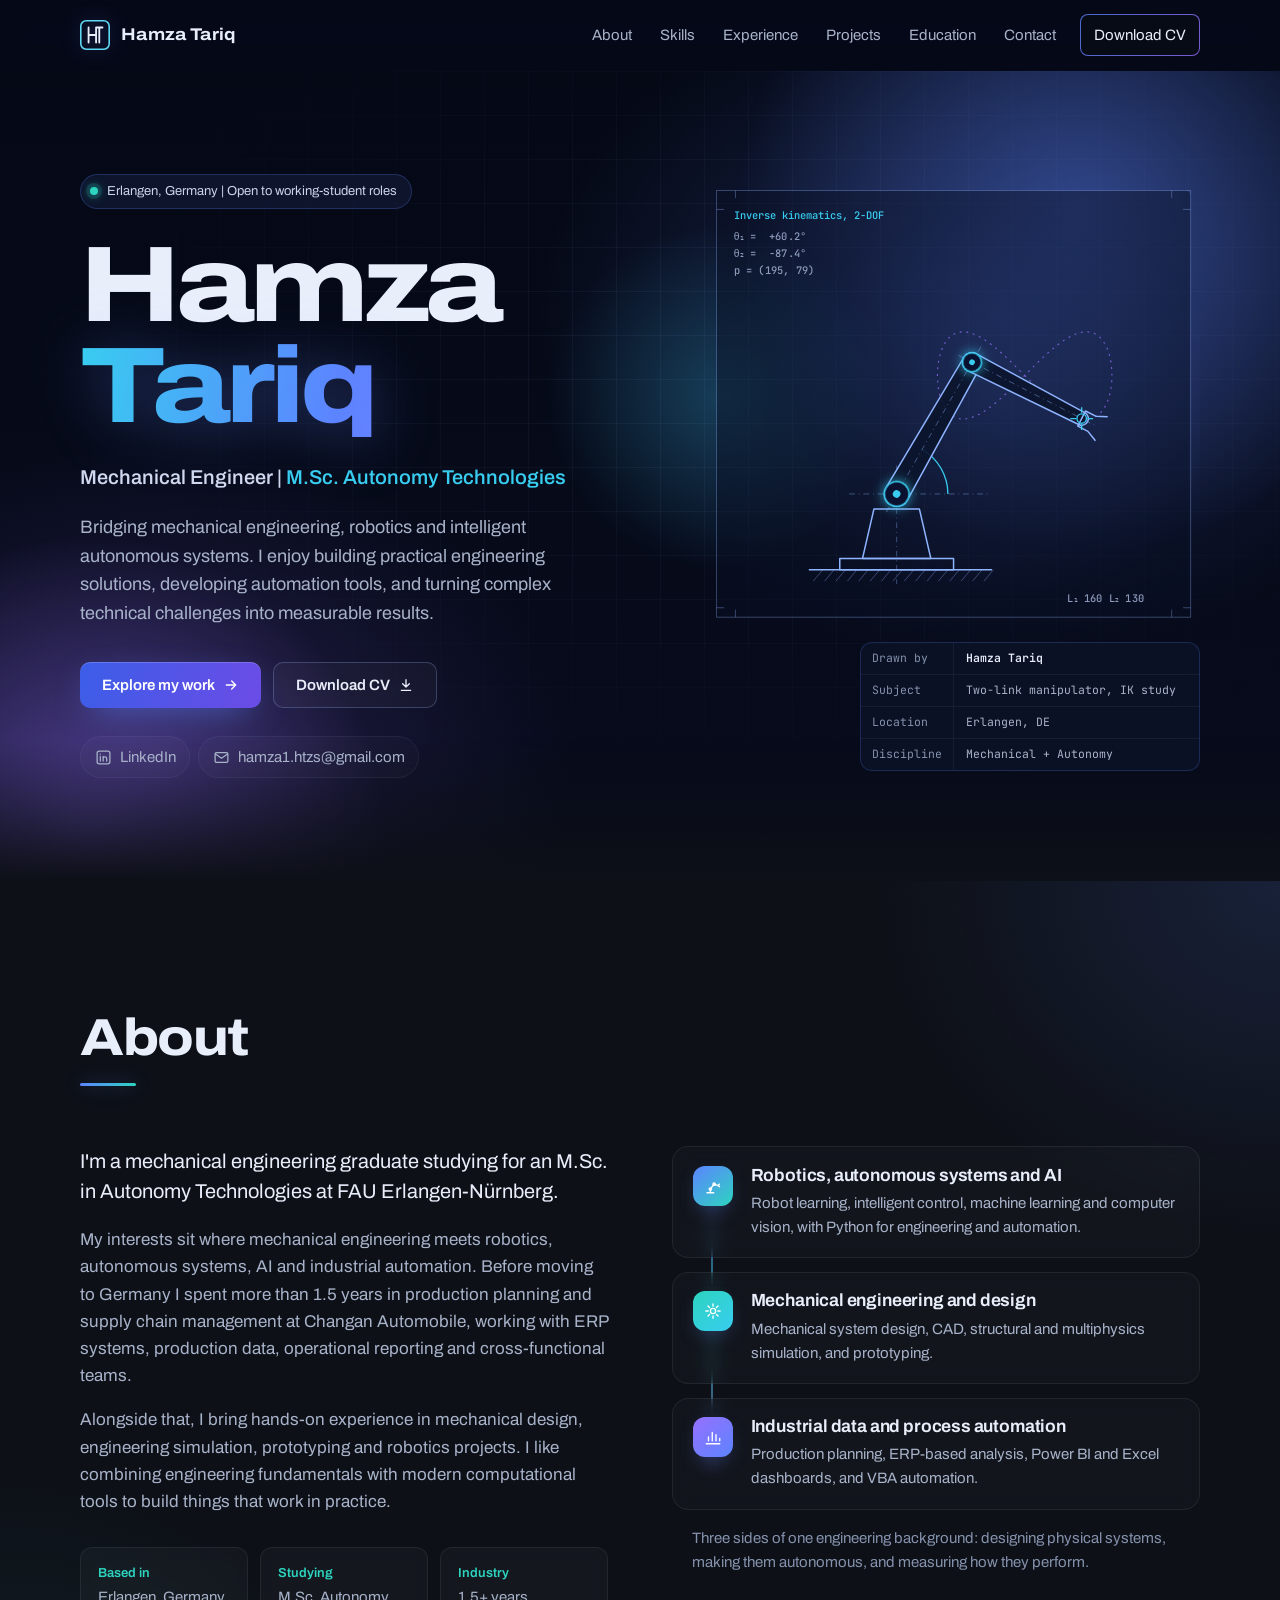
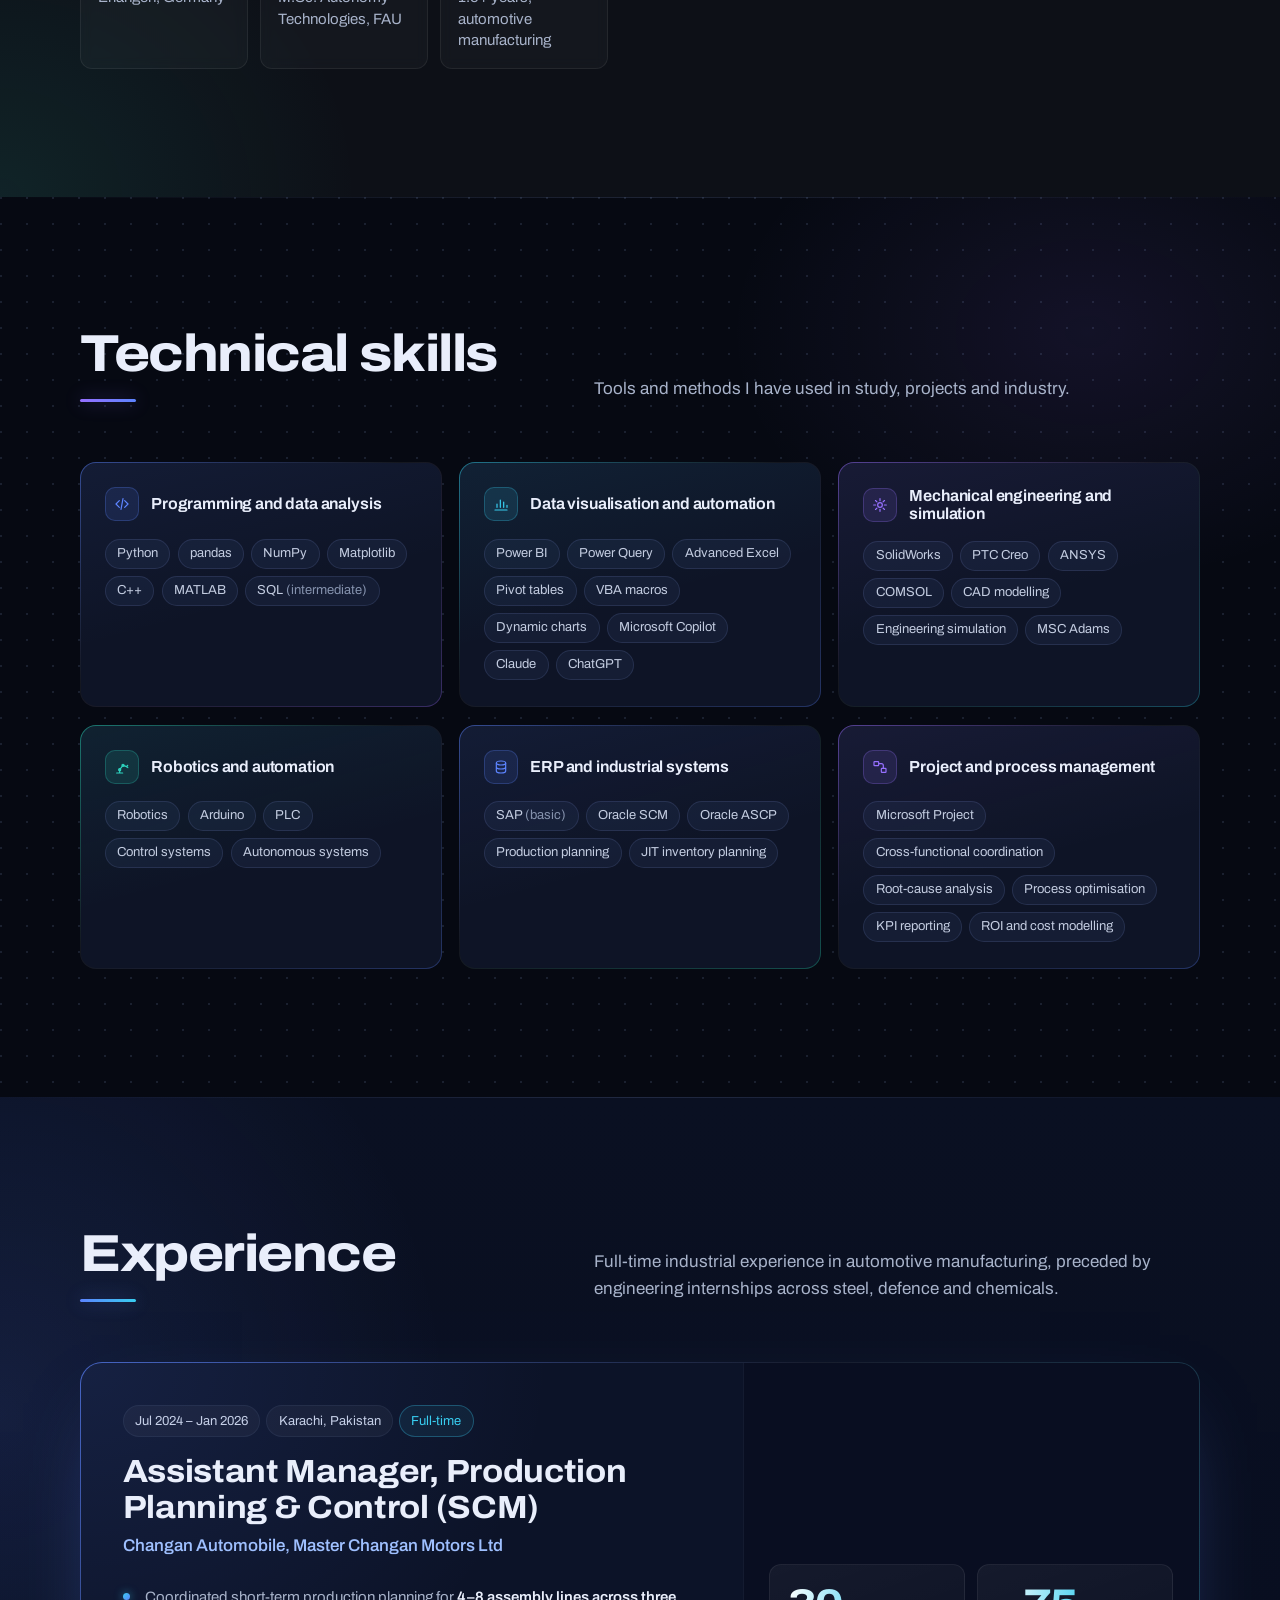
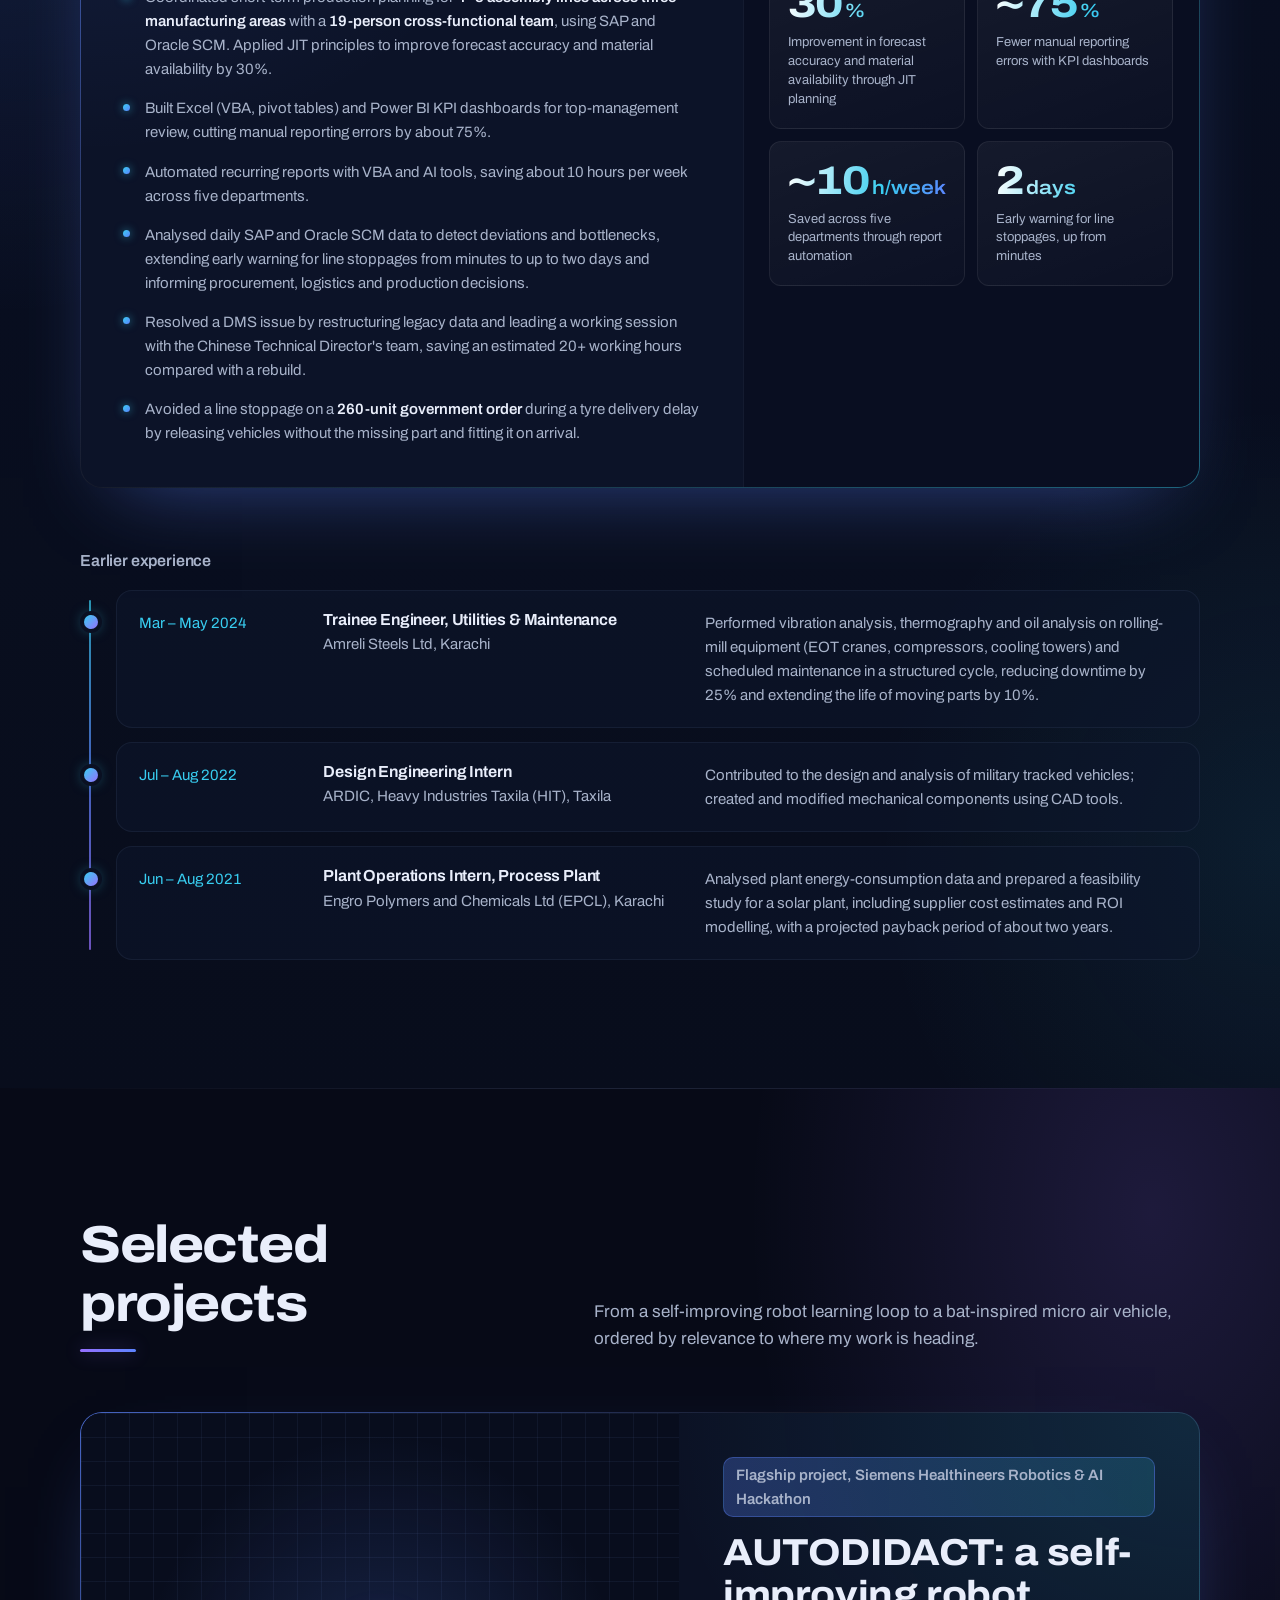
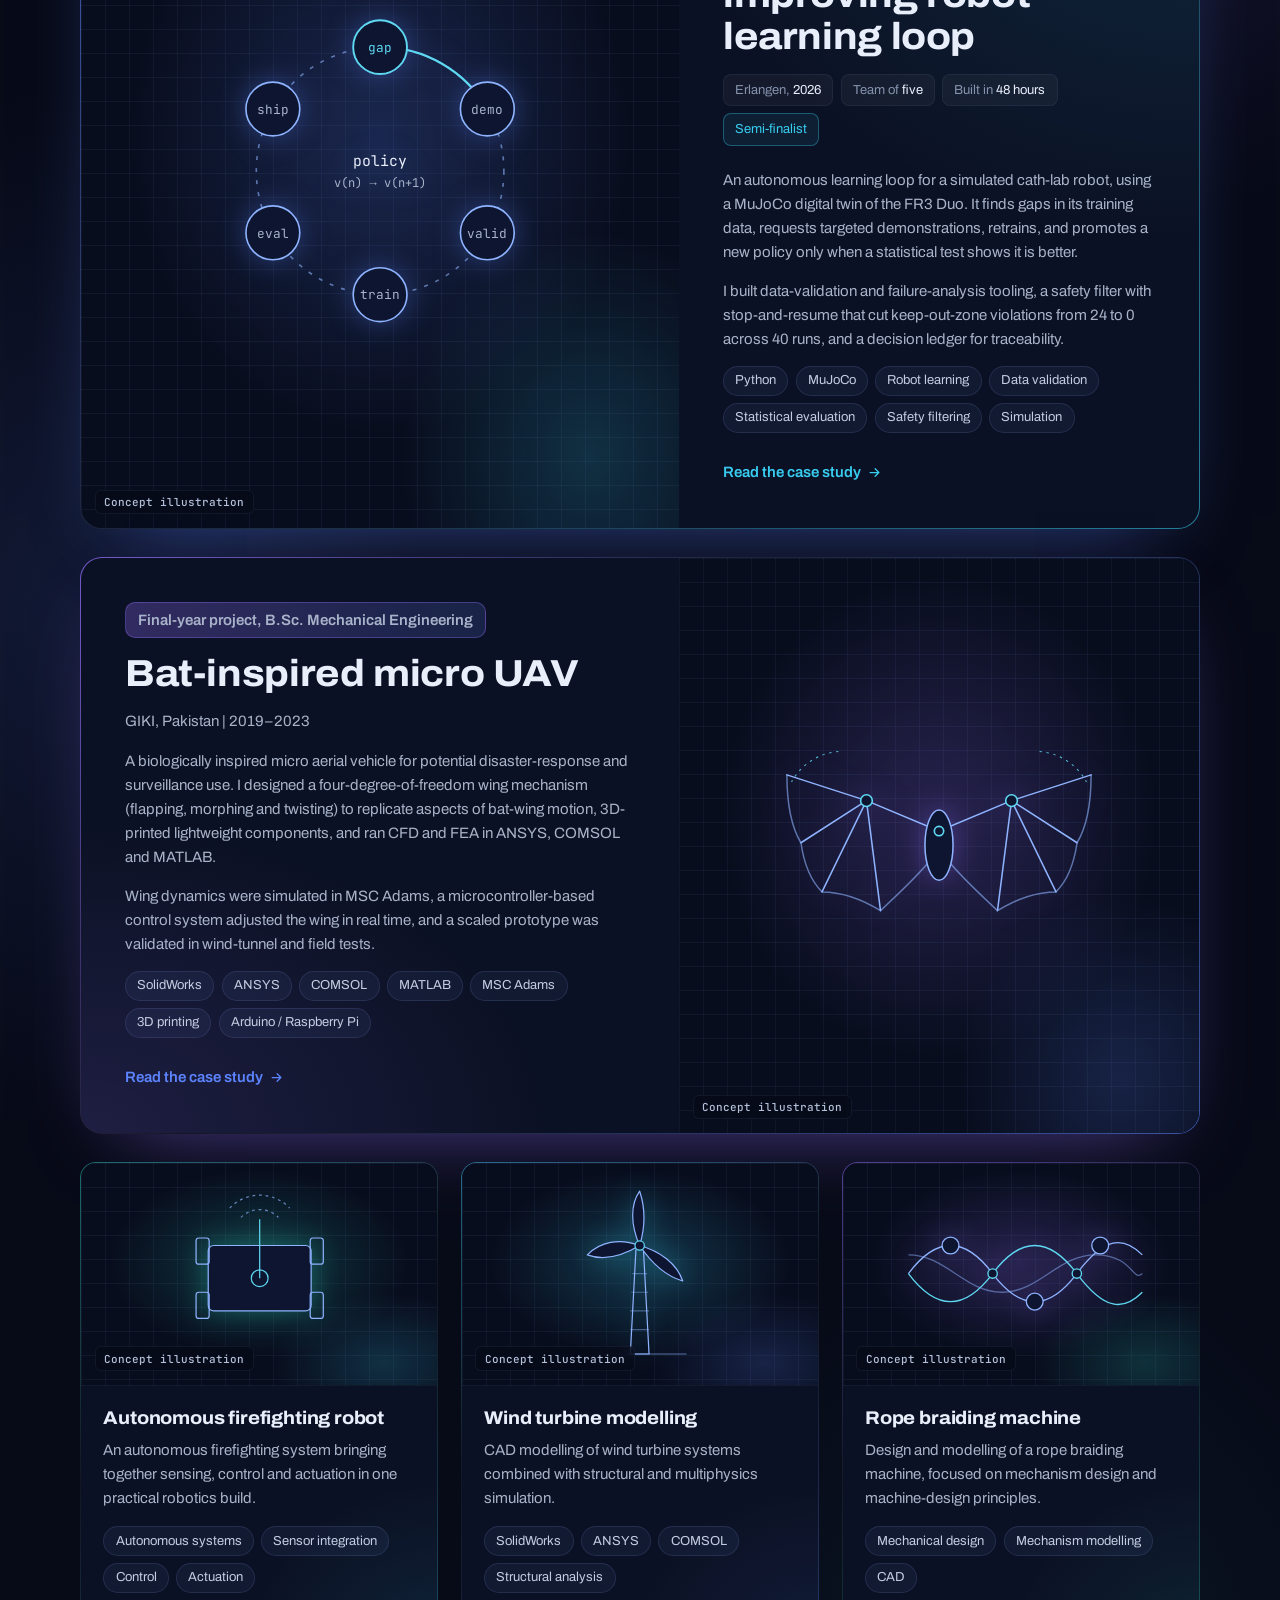
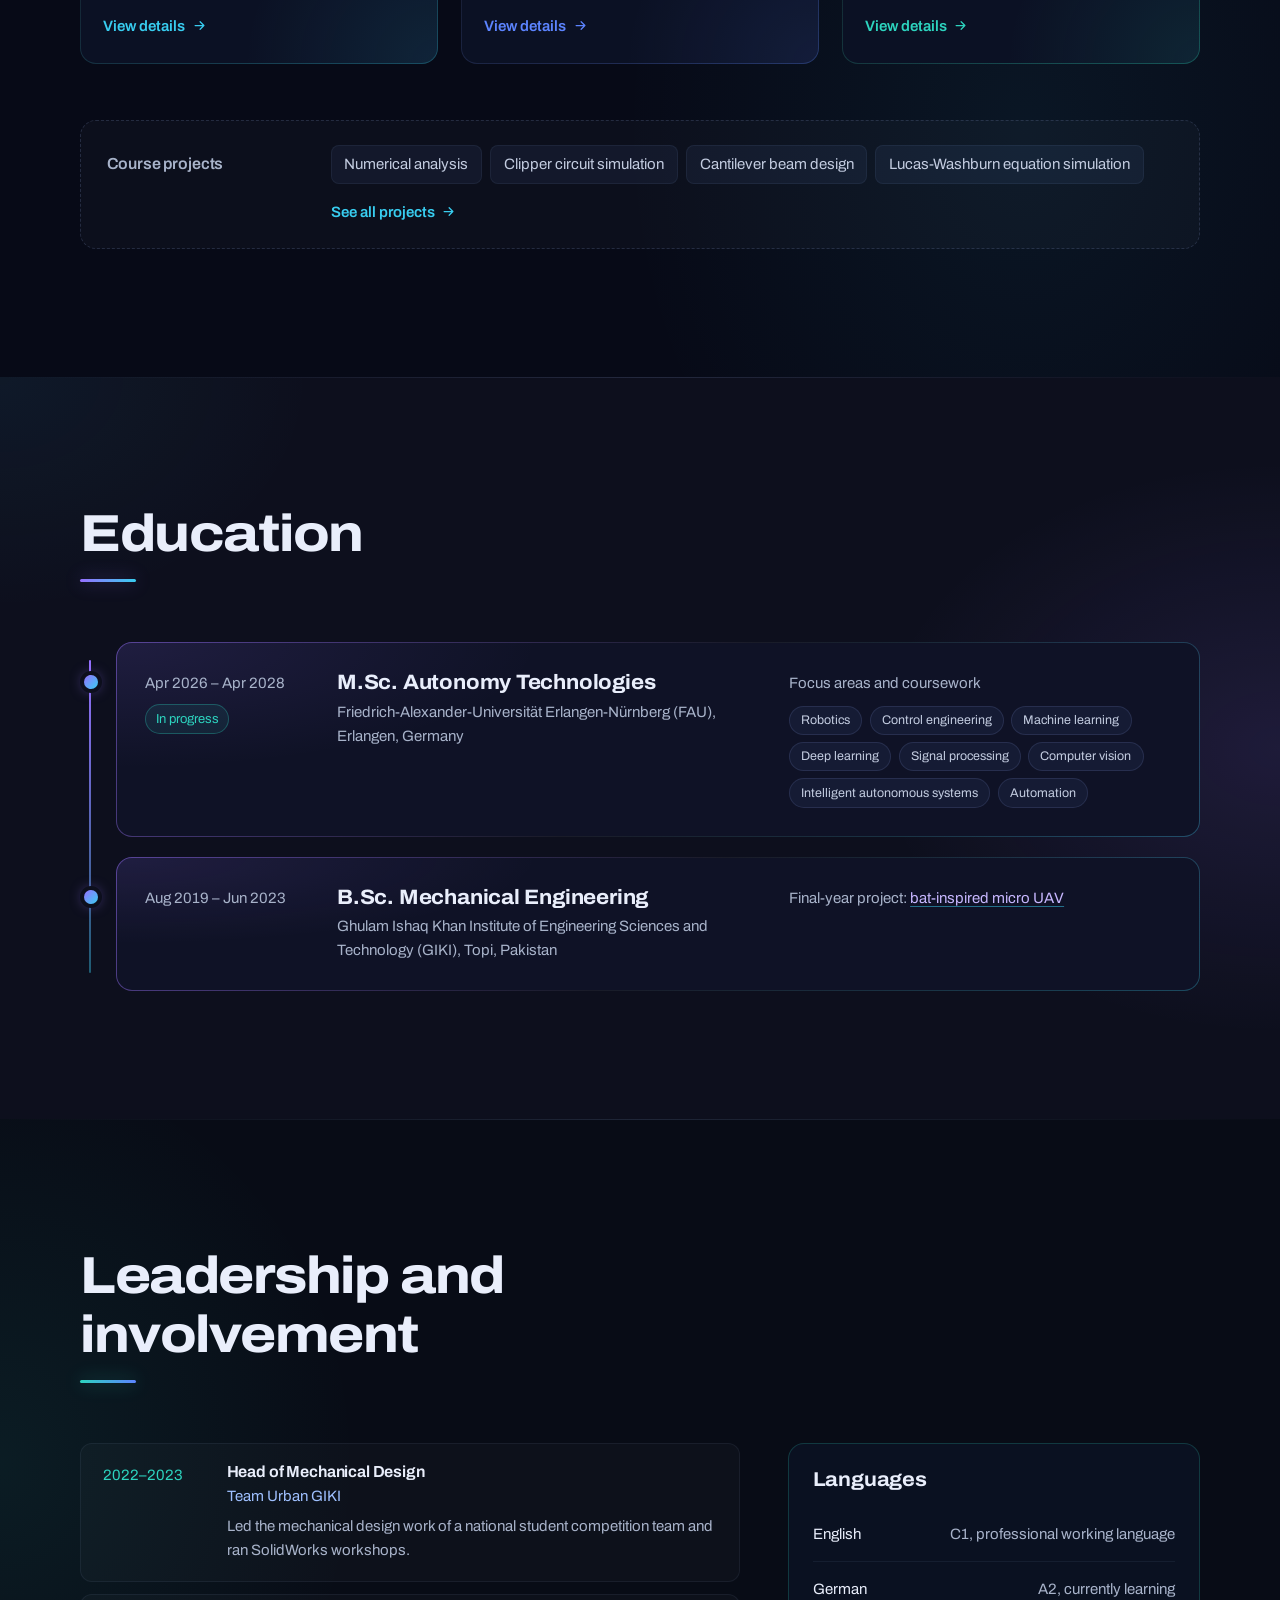
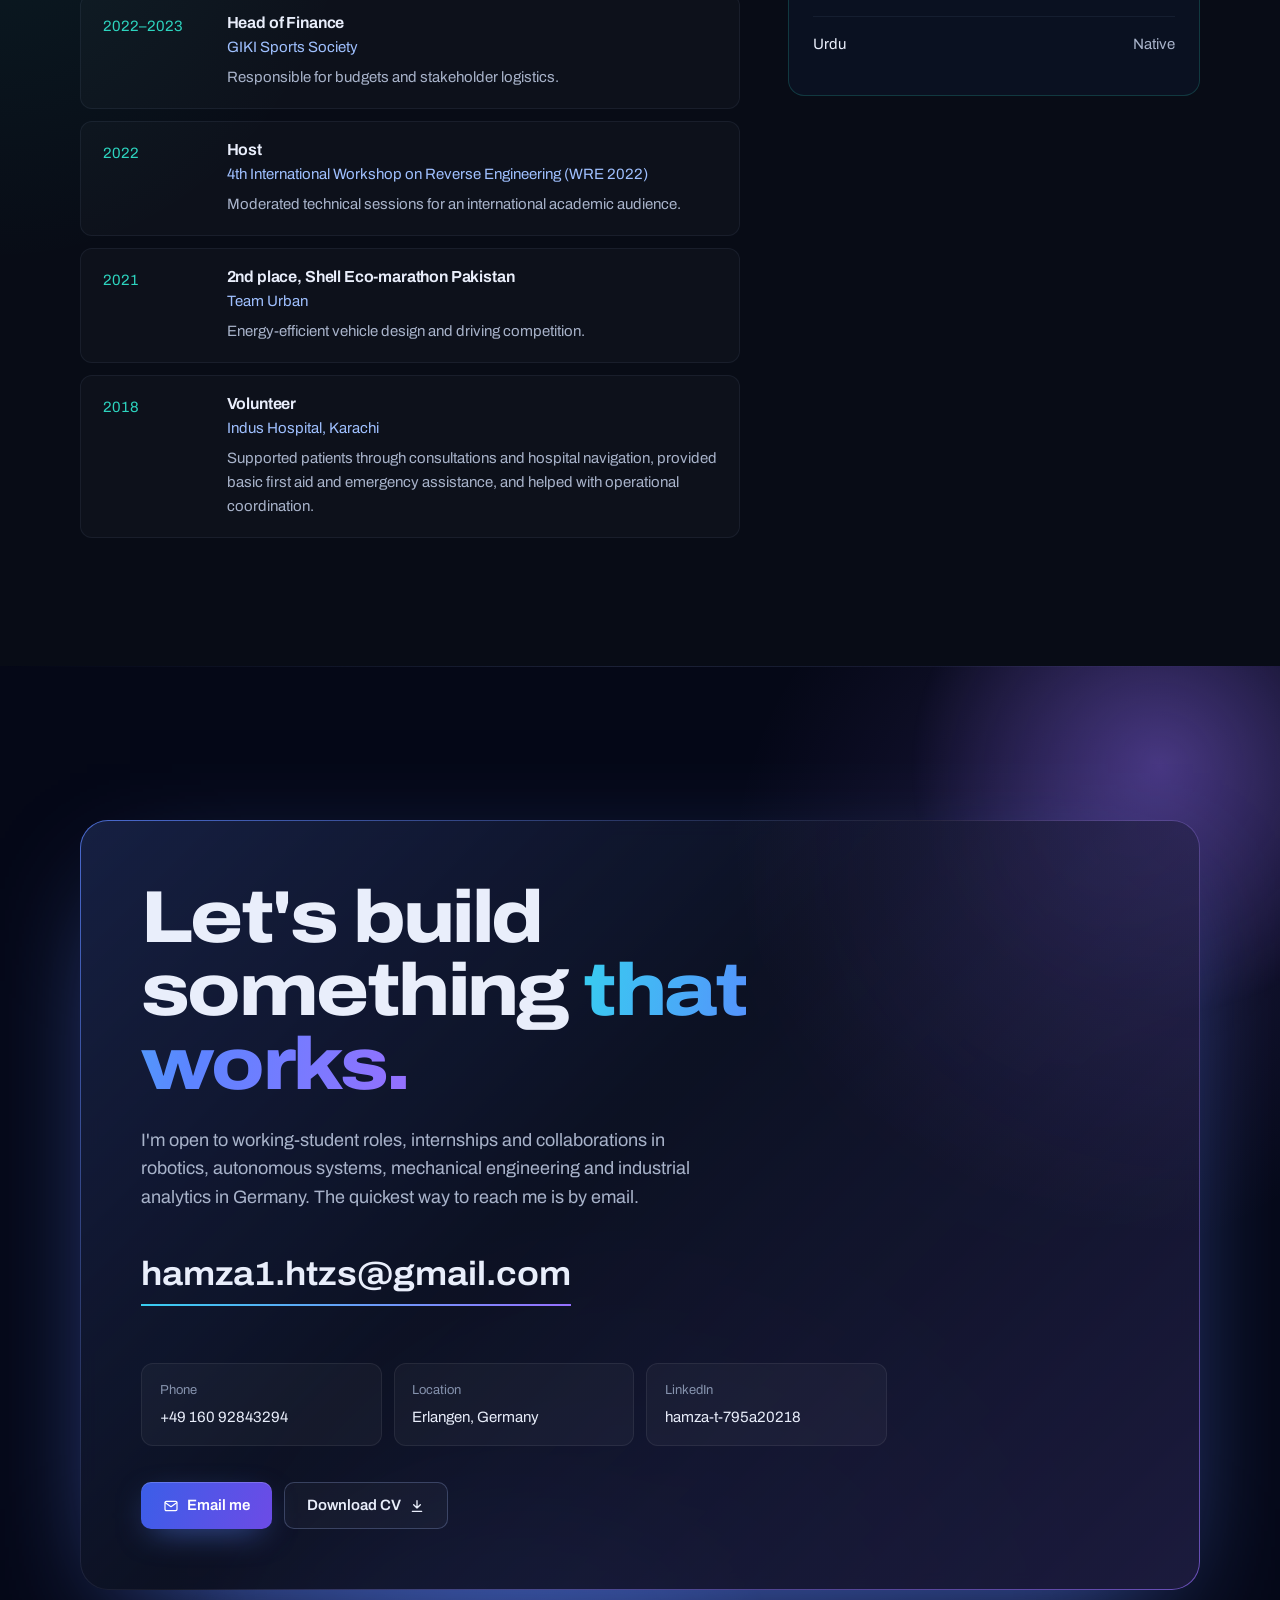
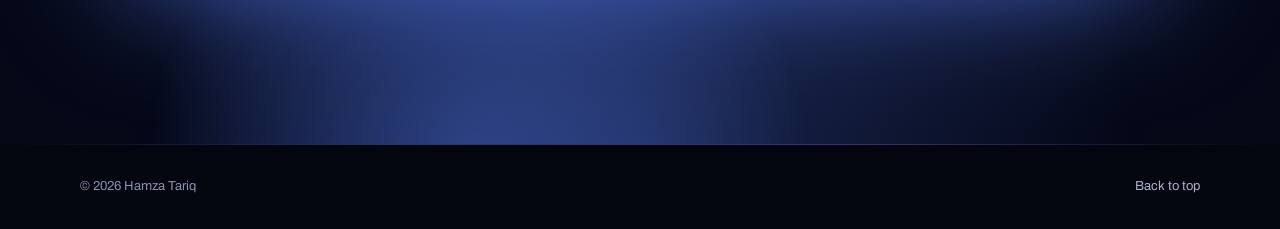
==== commit bafef092: "Updated Portfolio Design Project pages" ====
--- a/index.html
+++ b/index.html
@@ -43,7 +43,7 @@
 <header class="site-header">
   <nav class="wrap nav" aria-label="Main">
     <a class="brand" href="#top" aria-label="Hamza Tariq, back to top">
-      <svg class="brand-mark" viewBox="0 0 28 28" aria-hidden="true"><rect x=".75" y=".75" width="26.5" height="26.5" rx="5" fill="none" stroke="#d4b072" stroke-width="1.5"/><path d="M8 7v14M8 14h7M15 7v14M15 7h6M18 7v14" fill="none" stroke="#ebe8e1" stroke-width="1.7" stroke-linecap="round"/></svg>
+      <svg class="brand-mark" viewBox="0 0 28 28" aria-hidden="true"><rect x=".75" y=".75" width="26.5" height="26.5" rx="5" fill="none" stroke="#5fd8f2" stroke-width="1.5"/><path d="M8 7v14M8 14h7M15 7v14M15 7h6M18 7v14" fill="none" stroke="#e9eefb" stroke-width="1.7" stroke-linecap="round"/></svg>
       <span>Hamza Tariq</span>
     </a>
     <button class="nav-toggle" type="button" aria-expanded="false" aria-controls="nav-links" aria-label="Open menu"><span></span></button>
@@ -62,11 +62,13 @@
 <main id="main">
 
   <!-- ============ HERO ============ -->
-  <section class="hero" id="top" aria-labelledby="hero-name">
+  <section class="hero section--hero" id="top" aria-labelledby="hero-name">
+    <div class="fx" aria-hidden="true"><span class="fx-grid"></span><span class="orb orb-1"></span><span class="orb orb-2"></span><span class="orb orb-3"></span></div>
     <div class="wrap hero-inner">
       <div class="hero-copy">
+        <p class="hero-badge"><i aria-hidden="true"></i>Erlangen, Germany | Open to working-student roles</p>
         <h1 class="hero-name" id="hero-name"><span>Hamza</span><span>Tariq</span></h1>
-        <p class="hero-role">Mechanical Engineer | M.Sc. Autonomy Technologies</p>
+        <p class="hero-role">Mechanical Engineer | <b>M.Sc. Autonomy Technologies</b></p>
         <p class="hero-intro">Bridging mechanical engineering, robotics and intelligent autonomous systems. I enjoy building practical engineering solutions, developing automation tools, and turning complex technical challenges into measurable results.</p>
         <div class="hero-actions">
           <a class="btn btn-primary" href="#projects">Explore my work <svg aria-hidden="true"><use href="#i-arrow"/></svg></a>
@@ -83,6 +85,7 @@
         <svg id="arm-drawing" class="drawing" viewBox="0 0 520 470" role="img" aria-labelledby="arm-title">
           <title id="arm-title">Animated technical drawing of a two-link robot arm following a figure-eight path, solved with inverse kinematics</title>
           <!-- sheet frame -->
+          <rect class="sheet" x="10" y="10" width="500" height="450" rx="6"/>
           <path class="ln-thin draw" d="M10,10H510V460H10Z"/>
           <path class="ln-thin" d="M10,30H18M10,450H18M502,30H510M502,450H510M30,10V18M490,10V18M30,452V460M490,452V460"/>
           <!-- readouts -->
@@ -129,7 +132,7 @@
   </section>
 
   <!-- ============ ABOUT ============ -->
-  <section class="section" id="about" aria-labelledby="about-title">
+  <section class="section section--about" id="about" aria-labelledby="about-title">
     <div class="wrap">
       <div class="section-head">
         <h2 class="section-title" id="about-title">About</h2>
@@ -167,7 +170,7 @@
   </section>
 
   <!-- ============ SKILLS ============ -->
-  <section class="section" id="skills" aria-labelledby="skills-title">
+  <section class="section section--skills" id="skills" aria-labelledby="skills-title">
     <div class="wrap">
       <div class="section-head">
         <h2 class="section-title" id="skills-title">Technical skills</h2>
@@ -203,7 +206,7 @@
   </section>
 
   <!-- ============ EXPERIENCE ============ -->
-  <section class="section" id="experience" aria-labelledby="exp-title">
+  <section class="section section--experience" id="experience" aria-labelledby="exp-title">
     <div class="wrap">
       <div class="section-head">
         <h2 class="section-title" id="exp-title">Experience</h2>
@@ -256,28 +259,28 @@
   </section>
 
   <!-- ============ PROJECTS ============ -->
-  <section class="section" id="projects" aria-labelledby="proj-title">
+  <section class="section section--projects" id="projects" aria-labelledby="proj-title">
     <div class="wrap">
       <div class="section-head">
         <h2 class="section-title" id="proj-title">Selected projects</h2>
         <p class="section-lede">From a self-improving robot learning loop to a bat-inspired micro air vehicle, ordered by relevance to where my work is heading.</p>
       </div>
 
-      <article class="flagship" aria-labelledby="p-autodidact">
+      <article class="flagship tone-autodidact" aria-labelledby="p-autodidact">
         <div class="project-visual" data-img="autodidact-cover" data-alt="AUTODIDACT project image">
           <svg viewBox="0 0 400 260" aria-hidden="true">
-            <g fill="none" stroke="#8fb0c7" stroke-width="1.2">
+            <g fill="none" stroke="#8fb4ff" stroke-width="1.2">
               <circle cx="200" cy="130" r="92" stroke-dasharray="3 6" opacity=".6"/>
-              <path d="M200,38 a92,92 0 0 1 79.7,46" stroke="#d4b072" stroke-width="1.6"/>
+              <path d="M200,38 a92,92 0 0 1 79.7,46" stroke="#5fd8f2" stroke-width="1.6"/>
             </g>
-            <g font-family="JetBrains Mono, monospace" font-size="9.5" fill="#a5aab0" text-anchor="middle">
-              <g transform="translate(200 38)"><circle r="20" fill="#1f2328" stroke="#d4b072" stroke-width="1.4"/><text y="3.5" fill="#d4b072">gap</text></g>
-              <g transform="translate(279.7 84)"><circle r="20" fill="#1f2328" stroke="#8fb0c7" stroke-width="1.2"/><text y="3.5">demo</text></g>
-              <g transform="translate(279.7 176)"><circle r="20" fill="#1f2328" stroke="#8fb0c7" stroke-width="1.2"/><text y="3.5">valid</text></g>
-              <g transform="translate(200 222)"><circle r="20" fill="#1f2328" stroke="#8fb0c7" stroke-width="1.2"/><text y="3.5">train</text></g>
-              <g transform="translate(120.3 176)"><circle r="20" fill="#1f2328" stroke="#8fb0c7" stroke-width="1.2"/><text y="3.5">eval</text></g>
-              <g transform="translate(120.3 84)"><circle r="20" fill="#1f2328" stroke="#8fb0c7" stroke-width="1.2"/><text y="3.5">ship</text></g>
-              <text x="200" y="126" fill="#ebe8e1" font-size="11">policy</text>
+            <g font-family="JetBrains Mono, monospace" font-size="9.5" fill="#a8b3ca" text-anchor="middle">
+              <g transform="translate(200 38)"><circle r="20" fill="#0d1530" stroke="#5fd8f2" stroke-width="1.4"/><text y="3.5" fill="#5fd8f2">gap</text></g>
+              <g transform="translate(279.7 84)"><circle r="20" fill="#0d1530" stroke="#8fb4ff" stroke-width="1.2"/><text y="3.5">demo</text></g>
+              <g transform="translate(279.7 176)"><circle r="20" fill="#0d1530" stroke="#8fb4ff" stroke-width="1.2"/><text y="3.5">valid</text></g>
+              <g transform="translate(200 222)"><circle r="20" fill="#0d1530" stroke="#8fb4ff" stroke-width="1.2"/><text y="3.5">train</text></g>
+              <g transform="translate(120.3 176)"><circle r="20" fill="#0d1530" stroke="#8fb4ff" stroke-width="1.2"/><text y="3.5">eval</text></g>
+              <g transform="translate(120.3 84)"><circle r="20" fill="#0d1530" stroke="#8fb4ff" stroke-width="1.2"/><text y="3.5">ship</text></g>
+              <text x="200" y="126" fill="#e9eefb" font-size="11">policy</text>
               <text x="200" y="142" font-size="9">v(n) → v(n+1)</text>
             </g>
           </svg>
@@ -296,18 +299,18 @@
         </div>
       </article>
 
-      <article class="flagship" aria-labelledby="p-uav">
+      <article class="flagship tone-uav" aria-labelledby="p-uav">
         <div class="project-visual" data-img="uav-cover" data-alt="Bat-inspired micro UAV project image">
           <svg viewBox="0 0 400 260" aria-hidden="true">
-            <g fill="none" stroke="#8fb0c7" stroke-width="1.3" stroke-linecap="round" stroke-linejoin="round">
+            <g fill="none" stroke="#8fb4ff" stroke-width="1.3" stroke-linecap="round" stroke-linejoin="round">
               <path d="M200,118 L262,92 L330,70 M262,92 L318,128 M262,92 L300,170 M262,92 L250,186"/>
               <path d="M200,118 L138,92 L70,70 M138,92 L82,128 M138,92 L100,170 M138,92 L150,186"/>
               <path d="M330,70 Q330,108 318,128 Q314,156 300,170 Q276,170 250,186 Q222,160 210,146" opacity=".6"/>
               <path d="M70,70 Q70,108 82,128 Q86,156 100,170 Q124,170 150,186 Q178,160 190,146" opacity=".6"/>
-              <ellipse cx="200" cy="130" rx="12" ry="30" fill="#1f2328"/>
+              <ellipse cx="200" cy="130" rx="12" ry="30" fill="#0d1530"/>
             </g>
-            <g fill="#1f2328" stroke="#d4b072" stroke-width="1.4"><circle cx="262" cy="92" r="5"/><circle cx="138" cy="92" r="5"/><circle cx="200" cy="118" r="4"/></g>
-            <g fill="none" stroke="#d4b072" stroke-width="1" stroke-dasharray="2 4" opacity=".8">
+            <g fill="#0d1530" stroke="#5fd8f2" stroke-width="1.4"><circle cx="262" cy="92" r="5"/><circle cx="138" cy="92" r="5"/><circle cx="200" cy="118" r="4"/></g>
+            <g fill="none" stroke="#5fd8f2" stroke-width="1" stroke-dasharray="2 4" opacity=".8">
               <path d="M286,50 a50,50 0 0 1 40,26"/><path d="M114,50 a50,50 0 0 0 -40,26"/>
             </g>
           </svg>
@@ -325,13 +328,13 @@
       </article>
 
       <div class="project-grid">
-        <article class="project-card" aria-labelledby="p-fire">
+        <article class="project-card tone-fire" aria-labelledby="p-fire">
           <div class="project-visual" data-img="firefighting-cover" data-alt="Autonomous firefighting robot">
-            <svg viewBox="0 0 320 200" aria-hidden="true"><g fill="none" stroke="#8fb0c7" stroke-width="1.3" stroke-linejoin="round">
-              <rect x="105" y="70" width="110" height="70" rx="6" fill="#1f2328"/>
+            <svg viewBox="0 0 320 200" aria-hidden="true"><g fill="none" stroke="#8fb4ff" stroke-width="1.3" stroke-linejoin="round">
+              <rect x="105" y="70" width="110" height="70" rx="6" fill="#0d1530"/>
               <rect x="92" y="62" width="14" height="28" rx="3"/><rect x="214" y="62" width="14" height="28" rx="3"/>
               <rect x="92" y="120" width="14" height="28" rx="3"/><rect x="214" y="120" width="14" height="28" rx="3"/>
-              <path d="M160,105 L160,42" stroke="#d4b072"/><circle cx="160" cy="105" r="9" stroke="#d4b072"/>
+              <path d="M160,105 L160,42" stroke="#5fd8f2"/><circle cx="160" cy="105" r="9" stroke="#5fd8f2"/>
               <path d="M140,40 a28,28 0 0 1 40,0 M128,30 a44,44 0 0 1 64,0" stroke-dasharray="3 4" opacity=".7"/>
             </g></svg>
             <span class="visual-tag">Concept illustration</span>
@@ -343,14 +346,14 @@
             <a class="text-link" href="projects/index.html#firefighting">View details <svg aria-hidden="true"><use href="#i-arrow"/></svg></a>
           </div>
         </article>
-        <article class="project-card" aria-labelledby="p-wind">
+        <article class="project-card tone-wind" aria-labelledby="p-wind">
           <div class="project-visual" data-img="wind-turbine-cover" data-alt="Wind turbine model">
-            <svg viewBox="0 0 320 200" aria-hidden="true"><g fill="none" stroke="#8fb0c7" stroke-width="1.3" stroke-linejoin="round">
+            <svg viewBox="0 0 320 200" aria-hidden="true"><g fill="none" stroke="#8fb4ff" stroke-width="1.3" stroke-linejoin="round">
               <path d="M156,74 L150,186 H170 L164,74"/>
-              <path d="M160,70 C150,48 150,26 160,12 C166,30 166,50 160,70Z" fill="#1f2328"/>
-              <path d="M160,70 C182,76 200,90 206,108 C186,102 172,88 160,70Z" fill="#1f2328"/>
-              <path d="M160,70 C140,82 120,86 104,80 C118,66 138,62 160,70Z" fill="#1f2328"/>
-              <circle cx="160" cy="70" r="5" stroke="#d4b072" fill="#1f2328"/>
+              <path d="M160,70 C150,48 150,26 160,12 C166,30 166,50 160,70Z" fill="#0d1530"/>
+              <path d="M160,70 C182,76 200,90 206,108 C186,102 172,88 160,70Z" fill="#0d1530"/>
+              <path d="M160,70 C140,82 120,86 104,80 C118,66 138,62 160,70Z" fill="#0d1530"/>
+              <circle cx="160" cy="70" r="5" stroke="#5fd8f2" fill="#0d1530"/>
               <path d="M152,100 H168 M151,120 H169 M150,140 H170 M150,160 H170" opacity=".45"/>
               <path d="M110,186 H210" opacity=".6"/>
             </g></svg>
@@ -363,13 +366,13 @@
             <a class="text-link" href="projects/index.html#wind-turbine">View details <svg aria-hidden="true"><use href="#i-arrow"/></svg></a>
           </div>
         </article>
-        <article class="project-card" aria-labelledby="p-rope">
+        <article class="project-card tone-rope" aria-labelledby="p-rope">
           <div class="project-visual" data-img="rope-braiding-cover" data-alt="Rope braiding machine model">
             <svg viewBox="0 0 320 200" aria-hidden="true"><g fill="none" stroke-width="1.4">
-              <path d="M40,100 C70,60 100,60 130,100 S190,140 220,100 S270,60 290,80" stroke="#8fb0c7"/>
-              <path d="M40,100 C70,140 100,140 130,100 S190,60 220,100 S270,140 290,120" stroke="#d4b072"/>
-              <path d="M40,80 C80,80 100,120 140,120 S200,80 240,80 S280,110 290,100" stroke="#8fb0c7" opacity=".5"/>
-              <g stroke="#8fb0c7" fill="#1f2328"><circle cx="85" cy="70" r="9"/><circle cx="175" cy="130" r="9"/><circle cx="245" cy="70" r="9"/><circle cx="130" cy="100" r="5" stroke="#d4b072"/><circle cx="220" cy="100" r="5" stroke="#d4b072"/></g>
+              <path d="M40,100 C70,60 100,60 130,100 S190,140 220,100 S270,60 290,80" stroke="#8fb4ff"/>
+              <path d="M40,100 C70,140 100,140 130,100 S190,60 220,100 S270,140 290,120" stroke="#5fd8f2"/>
+              <path d="M40,80 C80,80 100,120 140,120 S200,80 240,80 S280,110 290,100" stroke="#8fb4ff" opacity=".5"/>
+              <g stroke="#8fb4ff" fill="#0d1530"><circle cx="85" cy="70" r="9"/><circle cx="175" cy="130" r="9"/><circle cx="245" cy="70" r="9"/><circle cx="130" cy="100" r="5" stroke="#5fd8f2"/><circle cx="220" cy="100" r="5" stroke="#5fd8f2"/></g>
             </g></svg>
             <span class="visual-tag">Concept illustration</span>
           </div>
@@ -393,7 +396,7 @@
   </section>
 
   <!-- ============ EDUCATION ============ -->
-  <section class="section" id="education" aria-labelledby="edu-title">
+  <section class="section section--education" id="education" aria-labelledby="edu-title">
     <div class="wrap">
       <div class="section-head">
         <h2 class="section-title" id="edu-title">Education</h2>
@@ -417,7 +420,7 @@
   </section>
 
   <!-- ============ LEADERSHIP & LANGUAGES ============ -->
-  <section class="section" id="leadership" aria-labelledby="lead-title">
+  <section class="section section--leadership" id="leadership" aria-labelledby="lead-title">
     <div class="wrap">
       <div class="section-head">
         <h2 class="section-title" id="lead-title">Leadership and involvement</h2>
@@ -443,9 +446,10 @@
   </section>
 
   <!-- ============ CONTACT ============ -->
-  <section class="section contact" id="contact" aria-labelledby="contact-title">
-    <div class="wrap">
-      <h2 class="contact-title" id="contact-title">Let's build something that works.</h2>
+  <section class="section section--contact contact" id="contact" aria-labelledby="contact-title">
+    <div class="fx" aria-hidden="true"><span class="orb orb-1"></span><span class="orb orb-2"></span></div>
+    <div class="wrap"><div class="contact-panel">
+      <h2 class="contact-title" id="contact-title">Let's build something <span>that works.</span></h2>
       <p class="contact-lede">I'm open to working-student roles, internships and collaborations in robotics, autonomous systems, mechanical engineering and industrial analytics in Germany. The quickest way to reach me is by email.</p>
       <a class="contact-email" href="mailto:hamza1.htzs@gmail.com">hamza1.htzs@gmail.com</a>
       <dl class="contact-grid">
@@ -458,7 +462,7 @@
         <a class="btn btn-primary" href="mailto:hamza1.htzs@gmail.com"><svg aria-hidden="true"><use href="#i-mail"/></svg>Email me</a>
         <a class="btn" href="assets/Hamza_Tariq_CV.pdf" download>Download CV <svg aria-hidden="true"><use href="#i-down"/></svg></a>
       </div>
-    </div>
+    </div></div>
   </section>
 </main>
 
--- a/css/style.css
+++ b/css/style.css
@@ -1,7 +1,13 @@
 /* =========================================================
-   Hamza Tariq — Portfolio
-   Design tokens, base styles and components.
-   Palette: graphite + brass (accent) + steel (drawing lines)
+   Hamza Tariq — Portfolio  |  v2 "deep navy" theme
+   ---------------------------------------------------------
+   1. THEME CONTROLS  ← change colours, gradients and glow here
+   2. Base
+   3. Shared components (header, buttons, cards, ambient FX)
+   4. Section styles (hero, about, skills, experience, projects,
+      education, leadership, contact)
+   5. Case-study + all-projects pages
+   6. Motion + accessibility
    ========================================================= */
 
 @font-face {
@@ -22,23 +28,85 @@
   font-display: swap;
 }
 
+/* =========================================================
+   1. THEME CONTROLS
+   Accent colours are written as "R G B" channels so they can be
+   reused at any transparency: rgb(var(--c-blue) / 0.4).
+   ========================================================= */
 :root {
-  /* colour */
-  --bg: #16181b;
-  --bg-2: #1b1e22;
-  --surface: #1f2328;
-  --surface-2: #252a30;
-  --line: #31373e;
-  --line-soft: #262b31;
-  --text: #ebe8e1;
-  --muted: #a5aab0;
-  --dim: #8a9097;
-  --brass: #d4b072;
-  --brass-soft: rgba(212, 176, 114, 0.14);
-  --steel: #8fb0c7;
-  --steel-soft: rgba(143, 176, 199, 0.12);
-
-  /* type */
+  /* ---- Accent palette ---- */
+  --c-blue:   92 132 255;   /* #5c84ff  primary accent   */
+  --c-violet: 150 112 255;  /* #9670ff  secondary accent */
+  --c-cyan:   56 205 240;   /* #38cdf0  highlight        */
+  --c-teal:   45 212 191;   /* #2dd4bf  subtle support   */
+
+  --accent-primary: rgb(var(--c-blue));
+  --accent-secondary: rgb(var(--c-violet));
+
+  /* ---- Glow intensity (0 = no glow, 1 = very strong) ---- */
+  --glow: 0.45;
+
+  /* ---- Base backgrounds ---- */
+  --bg-main: #070b16;        /* page background (near-black navy) */
+  --bg-secondary: #0c1222;   /* secondary surfaces               */
+
+  /* ---- Cards ---- */
+  --card-bg: #0e1426;                         /* solid card fill        */
+  --card-bg-soft: rgba(17, 24, 44, 0.62);     /* glass card fill        */
+  --card-border: rgba(150, 172, 230, 0.13);   /* default card border    */
+  --card-border-hover: rgba(150, 172, 230, 0.28);
+
+  /* ---- Section backgrounds: base colour + two glow colours each ---- */
+  --hero-bg: #050916;
+  --hero-glow-1: var(--c-blue);
+  --hero-glow-2: var(--c-violet);
+  --hero-glow-3: var(--c-cyan);
+
+  --about-bg: #0d1017;           /* charcoal */
+  --about-glow-1: var(--c-blue);
+  --about-glow-2: var(--c-teal);
+
+  --skills-bg: #060912;          /* deep dark */
+  --skills-glow-1: var(--c-violet);
+  --skills-glow-2: var(--c-blue);
+
+  --experience-bg: #0a1022;      /* navy */
+  --experience-glow-1: var(--c-blue);
+  --experience-glow-2: var(--c-cyan);
+
+  --projects-bg: #070a17;
+  --projects-glow-1: var(--c-violet);
+  --projects-glow-2: var(--c-blue);
+
+  --education-bg: #0d0f1d;       /* slightly violet-tinted dark */
+  --education-glow-1: var(--c-violet);
+  --education-glow-2: var(--c-cyan);
+
+  --leadership-bg: #080c16;
+  --leadership-glow-1: var(--c-teal);
+  --leadership-glow-2: var(--c-blue);
+
+  --contact-bg: #050817;
+  --contact-glow-1: var(--c-blue);
+  --contact-glow-2: var(--c-violet);
+
+  /* ---- Project card gradients (two colours per project) ---- */
+  --autodidact-a: var(--c-blue);   --autodidact-b: var(--c-cyan);
+  --uav-a: var(--c-violet);        --uav-b: var(--c-blue);
+  --fire-a: var(--c-teal);         --fire-b: var(--c-cyan);
+  --wind-a: var(--c-cyan);         --wind-b: var(--c-blue);
+  --rope-a: var(--c-violet);       --rope-b: var(--c-teal);
+
+  /* ---- Text ---- */
+  --text: #e9eefb;
+  --muted: #a8b3ca;
+  --dim: #8592ad;
+
+  /* ---- Pattern ---- */
+  --grid-line: rgba(130, 160, 230, 0.07);
+  --grid-size: 44px;
+
+  /* ---- Type ---- */
   --sans: "Archivo", system-ui, -apple-system, "Segoe UI", Roboto, sans-serif;
   --mono: "JetBrains Mono", ui-monospace, SFMono-Regular, Menlo, monospace;
   --fs-xs: 0.8125rem;
@@ -46,95 +114,85 @@
   --fs-base: 1.0625rem;
   --fs-md: 1.25rem;
   --fs-lg: clamp(1.5rem, 1.2rem + 1.2vw, 2rem);
-  --fs-xl: clamp(2rem, 1.4rem + 2.4vw, 3rem);
-  --fs-hero: clamp(2.9rem, 1.6rem + 6vw, 6.25rem);
-
-  /* layout */
-  --max: 1180px;
+  --fs-xl: clamp(2.1rem, 1.4rem + 2.6vw, 3.25rem);
+  --fs-hero: clamp(3rem, 1.6rem + 6.4vw, 6.75rem);
+
+  /* ---- Layout ---- */
+  --max: 1200px;
   --gutter: clamp(1.25rem, 4vw, 2.5rem);
-  --section: clamp(4.5rem, 9vw, 8rem);
-  --r-lg: 14px;
-  --r-sm: 6px;
+  --section: clamp(5rem, 10vw, 8.5rem);
+  --r-xl: 22px;
+  --r-lg: 16px;
+  --r-md: 12px;
+  --r-sm: 8px;
   --ease: cubic-bezier(.2, .7, .2, 1);
-}
-
+
+  /* legacy aliases used by inline SVG classes */
+  --line: var(--card-border);
+  --line-soft: rgba(150, 172, 230, 0.08);
+}
+
+/* =========================================================
+   2. Base
+   ========================================================= */
 *, *::before, *::after { box-sizing: border-box; }
-html { -webkit-text-size-adjust: 100%; scroll-behavior: smooth; scroll-padding-top: 80px; }
-@media (prefers-reduced-motion: reduce) { html { scroll-behavior: auto; } }
-
+html { -webkit-text-size-adjust: 100%; scroll-behavior: smooth; scroll-padding-top: 84px; background: var(--bg-main); }
 body {
-  margin: 0;
-  background: var(--bg);
-  color: var(--text);
-  font-family: var(--sans);
-  font-size: var(--fs-base);
-  line-height: 1.6;
-  font-feature-settings: "tnum" 0;
-  -webkit-font-smoothing: antialiased;
-  text-rendering: optimizeLegibility;
-}
-
+  margin: 0; background: var(--bg-main); color: var(--text);
+  font-family: var(--sans); font-size: var(--fs-base); line-height: 1.6;
+  -webkit-font-smoothing: antialiased; text-rendering: optimizeLegibility;
+  overflow-x: hidden;
+}
 img, svg { display: block; max-width: 100%; }
-a { color: inherit; text-decoration-color: rgba(212, 176, 114, .5); text-underline-offset: .2em; }
-a:hover { color: var(--brass); }
-:focus-visible { outline: 2px solid var(--brass); outline-offset: 3px; border-radius: 3px; }
-::selection { background: var(--brass); color: #16181b; }
-
+a { color: inherit; text-decoration-color: rgb(var(--c-cyan) / .5); text-underline-offset: .2em; }
+a:hover { color: rgb(var(--c-cyan)); }
+:focus-visible { outline: 2px solid rgb(var(--c-cyan)); outline-offset: 3px; border-radius: 4px; }
+::selection { background: rgb(var(--c-blue)); color: #fff; }
 h1, h2, h3, h4 { margin: 0; font-weight: 700; line-height: 1.12; letter-spacing: -0.01em; }
 p { margin: 0 0 1em; }
 ul, ol { margin: 0; padding: 0; }
-
-.skip-link {
-  position: absolute; left: 1rem; top: -100px; z-index: 100;
-  background: var(--brass); color: #16181b; padding: .6rem 1rem; border-radius: var(--r-sm);
-  font-weight: 600; text-decoration: none;
-}
+[hidden] { display: none !important; }
+
+.skip-link { position: absolute; left: 1rem; top: -100px; z-index: 100; background: rgb(var(--c-blue)); color: #fff; padding: .6rem 1rem; border-radius: var(--r-sm); font-weight: 600; text-decoration: none; }
 .skip-link:focus { top: 1rem; }
-
-.visually-hidden {
-  position: absolute !important; width: 1px; height: 1px; overflow: hidden;
-  clip: rect(0 0 0 0); white-space: nowrap;
-}
-
-.wrap { width: 100%; max-width: var(--max); margin-inline: auto; padding-inline: var(--gutter); }
-
-/* ---------- header / navigation ---------- */
+.visually-hidden { position: absolute !important; width: 1px; height: 1px; overflow: hidden; clip: rect(0 0 0 0); white-space: nowrap; }
+.wrap { position: relative; z-index: 1; width: 100%; max-width: var(--max); margin-inline: auto; padding-inline: var(--gutter); }
+
+/* =========================================================
+   3. Shared components
+   ========================================================= */
+
+/* ---- Header ---- */
 .site-header {
   position: sticky; top: 0; z-index: 50;
-  background: rgba(22, 24, 27, .82);
-  backdrop-filter: saturate(140%) blur(10px);
-  -webkit-backdrop-filter: saturate(140%) blur(10px);
-  border-bottom: 1px solid transparent;
-  transition: border-color .3s;
-}
-.site-header.is-scrolled { border-bottom-color: var(--line-soft); }
-.nav { display: flex; align-items: center; justify-content: space-between; height: 68px; }
-.brand {
-  display: flex; align-items: center; gap: .7rem;
-  text-decoration: none; font-weight: 700; font-stretch: 112%; letter-spacing: .01em;
-}
-.brand-mark { width: 28px; height: 28px; }
+  background: rgba(6, 9, 20, .55);
+  backdrop-filter: saturate(160%) blur(14px); -webkit-backdrop-filter: saturate(160%) blur(14px);
+  border-bottom: 1px solid transparent; transition: border-color .3s, background-color .3s;
+}
+.site-header.is-scrolled { background: rgba(6, 9, 20, .82); border-bottom-color: var(--line-soft); }
+.nav { display: flex; align-items: center; justify-content: space-between; height: 70px; }
+.brand { display: flex; align-items: center; gap: .7rem; text-decoration: none; font-weight: 700; font-stretch: 112%; letter-spacing: .01em; }
+.brand-mark { width: 30px; height: 30px; filter: drop-shadow(0 0 10px rgb(var(--c-blue) / calc(var(--glow) * .9))); }
 .brand:hover { color: var(--text); }
-
-.nav-links { display: flex; gap: .25rem; list-style: none; align-items: center; }
-.nav-links a {
-  display: block; padding: .5rem .8rem; text-decoration: none; font-size: var(--fs-sm);
-  color: var(--muted); border-radius: var(--r-sm);
-}
-.nav-links a:hover, .nav-links a[aria-current="true"], .nav-links a[aria-current="page"] { color: var(--text); }
+.nav-links { display: flex; gap: .15rem; list-style: none; align-items: center; }
+.nav-links a { position: relative; display: block; padding: .5rem .8rem; text-decoration: none; font-size: var(--fs-sm); color: var(--muted); border-radius: var(--r-sm); transition: color .2s; }
+.nav-links a::after {
+  content: ""; position: absolute; left: .8rem; right: .8rem; bottom: .25rem; height: 1px;
+  background: linear-gradient(90deg, rgb(var(--c-cyan)), rgb(var(--c-violet)));
+  transform: scaleX(0); transform-origin: left; transition: transform .3s var(--ease);
+}
+.nav-links a:hover, .nav-links a[aria-current] { color: var(--text); }
+.nav-links a:hover::after, .nav-links a[aria-current]::after { transform: scaleX(1); }
 .nav-links .nav-cv {
-  margin-left: .5rem; color: var(--text); border: 1px solid var(--line);
-}
-.nav-links .nav-cv:hover { border-color: var(--brass); color: var(--brass); }
-
-.nav-toggle {
-  display: none; background: none; border: 1px solid var(--line); color: var(--text);
-  border-radius: var(--r-sm); width: 44px; height: 44px; cursor: pointer; padding: 0;
-}
-.nav-toggle span, .nav-toggle span::before, .nav-toggle span::after {
-  display: block; width: 18px; height: 1.5px; background: currentColor; margin: auto; position: relative;
-  transition: transform .25s var(--ease), opacity .2s;
-}
+  margin-left: .6rem; color: var(--text); border: 1px solid transparent;
+  background: linear-gradient(var(--bg-main), var(--bg-main)) padding-box,
+              linear-gradient(120deg, rgb(var(--c-blue) / .8), rgb(var(--c-violet) / .8)) border-box;
+}
+.nav-links .nav-cv::after { display: none; }
+.nav-links .nav-cv:hover { box-shadow: 0 0 22px -4px rgb(var(--c-blue) / var(--glow)); }
+
+.nav-toggle { display: none; background: rgba(255,255,255,.03); border: 1px solid var(--card-border); color: var(--text); border-radius: var(--r-sm); width: 44px; height: 44px; cursor: pointer; padding: 0; }
+.nav-toggle span, .nav-toggle span::before, .nav-toggle span::after { display: block; width: 18px; height: 1.5px; background: currentColor; margin: auto; position: relative; transition: transform .25s var(--ease), background-color .2s; }
 .nav-toggle span::before, .nav-toggle span::after { content: ""; position: absolute; left: 0; }
 .nav-toggle span::before { top: -6px; }
 .nav-toggle span::after { top: 6px; }
@@ -145,102 +203,169 @@
 @media (max-width: 860px) {
   .nav-toggle { display: grid; place-items: center; }
   .nav-links {
-    position: fixed; inset: 68px 0 auto 0; flex-direction: column; align-items: stretch; gap: 0;
-    background: var(--bg); border-bottom: 1px solid var(--line);
+    position: fixed; inset: 70px 0 auto 0; flex-direction: column; align-items: stretch; gap: 0;
+    background: rgba(6, 9, 20, .97); border-bottom: 1px solid var(--card-border);
     padding: .5rem var(--gutter) 1.25rem;
     transform: translateY(-8px); opacity: 0; visibility: hidden;
     transition: opacity .2s, transform .2s var(--ease), visibility 0s .2s;
   }
   .nav-links.is-open { opacity: 1; transform: none; visibility: visible; transition: opacity .2s, transform .2s var(--ease); }
   .nav-links a { padding: .9rem 0; font-size: var(--fs-base); border-bottom: 1px solid var(--line-soft); border-radius: 0; }
+  .nav-links a::after { display: none; }
   .nav-links .nav-cv { margin: 1rem 0 0; text-align: center; border-radius: var(--r-sm); padding: .8rem; }
 }
 
-/* ---------- buttons & links ---------- */
+/* ---- Buttons ---- */
 .btn {
-  display: inline-flex; align-items: center; gap: .55rem;
-  padding: .85rem 1.3rem; border-radius: var(--r-sm);
+  position: relative; display: inline-flex; align-items: center; gap: .55rem;
+  padding: .9rem 1.35rem; border-radius: 10px;
   font: 600 var(--fs-sm)/1 var(--sans); text-decoration: none; cursor: pointer;
-  border: 1px solid var(--line); color: var(--text); background: transparent;
-  transition: background-color .2s, border-color .2s, color .2s;
+  color: var(--text); border: 1px solid var(--card-border-hover);
+  background: rgba(255, 255, 255, .03);
+  transition: transform .25s var(--ease), box-shadow .3s, border-color .25s, background-color .25s, background-position .5s var(--ease);
 }
 .btn svg { width: 16px; height: 16px; flex: none; }
-.btn:hover { border-color: var(--text); color: var(--text); }
-.btn-primary { background: var(--brass); border-color: var(--brass); color: #17191c; }
-.btn-primary:hover { background: #e2c189; border-color: #e2c189; color: #17191c; }
-
-.socials { display: flex; flex-wrap: wrap; gap: .25rem 1.25rem; list-style: none; }
+.btn:hover { color: var(--text); transform: translateY(-2px); border-color: rgb(var(--c-cyan) / .55); background-color: rgb(var(--c-blue) / .1); box-shadow: 0 10px 30px -12px rgb(var(--c-cyan) / var(--glow)); }
+.btn-primary {
+  border: 0; color: #fff;
+  background: linear-gradient(110deg, #3b5ee8 0%, #6a4ce6 50%, #2b8fd6 100%) 0 0 / 200% 100%;
+  box-shadow: 0 10px 34px -12px rgb(var(--c-blue) / calc(var(--glow) * 1.6)), inset 0 1px 0 rgba(255,255,255,.18);
+}
+.btn-primary:hover { color: #fff; background-position: 100% 0; box-shadow: 0 16px 44px -12px rgb(var(--c-violet) / calc(var(--glow) * 1.8)), inset 0 1px 0 rgba(255,255,255,.22); }
+
+.socials { display: flex; flex-wrap: wrap; gap: .5rem; list-style: none; }
 .socials a {
-  display: inline-flex; align-items: center; gap: .5rem; padding: .35rem 0;
+  display: inline-flex; align-items: center; gap: .5rem; padding: .5rem .85rem;
   font-size: var(--fs-sm); color: var(--muted); text-decoration: none;
-}
-.socials a:hover { color: var(--text); }
-.socials svg { width: 18px; height: 18px; }
-
-.text-link {
-  display: inline-flex; align-items: center; gap: .4rem; font-weight: 600; font-size: var(--fs-sm);
-  color: var(--brass); text-decoration: none;
-}
-.text-link:hover { text-decoration: underline; }
-.text-link svg { width: 15px; height: 15px; transition: transform .2s var(--ease); }
-.text-link:hover svg { transform: translateX(3px); }
-
-/* GitHub link hidden until configured in js/config.js */
+  border: 1px solid var(--line-soft); border-radius: 999px; background: rgba(255,255,255,.02);
+  transition: color .2s, border-color .2s, background-color .2s;
+}
+.socials a:hover { color: var(--text); border-color: rgb(var(--c-cyan) / .4); background: rgb(var(--c-cyan) / .06); }
+.socials svg { width: 17px; height: 17px; }
+
+.text-link { display: inline-flex; align-items: center; gap: .4rem; font-weight: 600; font-size: var(--fs-sm); color: rgb(var(--c-cyan)); text-decoration: none; }
+.text-link:hover { color: #8fe6fa; }
+.text-link svg { width: 15px; height: 15px; transition: transform .25s var(--ease); }
+.text-link:hover svg { transform: translateX(4px); }
+
 [data-link="github"].is-unset { display: none !important; }
 
-/* ---------- hero ---------- */
-.hero {
-  position: relative; overflow: hidden;
-  border-bottom: 1px solid var(--line-soft);
-  background:
-    linear-gradient(var(--line-soft) 1px, transparent 1px) 0 0 / 40px 40px,
-    linear-gradient(90deg, var(--line-soft) 1px, transparent 1px) 0 0 / 40px 40px,
-    var(--bg);
-}
-.hero::after { /* fade grid towards edges */
-  content: ""; position: absolute; inset: 0; pointer-events: none;
-  background: radial-gradient(ellipse 80% 70% at 70% 45%, transparent 0%, var(--bg) 78%);
-}
+/* ---- Tags ---- */
+.tags { display: flex; flex-wrap: wrap; gap: .45rem; list-style: none; }
+.tags li {
+  font-size: var(--fs-xs); padding: .32rem .7rem; border-radius: 999px; line-height: 1.35;
+  color: #c3cce0; background: rgba(120, 150, 230, .07); border: 1px solid rgba(140, 165, 235, .14);
+}
+.tags li small { color: var(--dim); font-size: inherit; }
+
+/* ---- Ambient FX layer (orbs + grid). Used in hero, contact and case-study headers ---- */
+.fx { position: absolute; inset: 0; overflow: hidden; pointer-events: none; z-index: 0; }
+.fx .orb {
+  position: absolute; border-radius: 50%; will-change: transform;
+  background: radial-gradient(circle at center, rgb(var(--orb) / calc(var(--glow) * .9)) 0%, rgb(var(--orb) / 0) 68%);
+}
+.fx .fx-grid {
+  position: absolute; inset: calc(var(--grid-size) * -1) 0 0 0;
+  background:
+    linear-gradient(var(--grid-line) 1px, transparent 1px) 0 0 / var(--grid-size) var(--grid-size),
+    linear-gradient(90deg, var(--grid-line) 1px, transparent 1px) 0 0 / var(--grid-size) var(--grid-size);
+  -webkit-mask-image: radial-gradient(ellipse 75% 70% at 60% 40%, #000 20%, transparent 75%);
+          mask-image: radial-gradient(ellipse 75% 70% at 60% 40%, #000 20%, transparent 75%);
+  animation: grid-move 9s linear infinite;
+}
+@keyframes grid-move { to { transform: translateY(var(--grid-size)); } }
+@keyframes drift-a { 0% { transform: translate(0, 0) scale(1); } 50% { transform: translate(6%, 8%) scale(1.08); } 100% { transform: translate(-4%, 3%) scale(.96); } }
+@keyframes drift-b { 0% { transform: translate(0, 0) scale(1); } 50% { transform: translate(-7%, -5%) scale(1.1); } 100% { transform: translate(5%, 4%) scale(.95); } }
+
+/* ---- Sections ---- */
+.section { position: relative; padding-block: var(--section); overflow: hidden; isolation: isolate; }
+.section::before { /* soft hairline between sections */
+  content: ""; position: absolute; top: 0; left: 0; right: 0; height: 1px; z-index: 1;
+  background: linear-gradient(90deg, transparent, rgba(150, 172, 230, .16), transparent);
+}
+.section-head { display: grid; grid-template-columns: minmax(0, 1fr) minmax(0, 1.3fr); gap: 1.25rem 3rem; align-items: end; margin-bottom: clamp(2.5rem, 5vw, 3.75rem); }
+.section-title { font-size: var(--fs-xl); font-weight: 760; font-stretch: 114%; letter-spacing: -0.028em; }
+.section-title::after { /* small gradient accent bar under each title */
+  content: ""; display: block; width: 56px; height: 3px; border-radius: 3px; margin-top: 1rem;
+  background: linear-gradient(90deg, rgb(var(--sec-a, var(--c-blue))), rgb(var(--sec-b, var(--c-violet))));
+  box-shadow: 0 0 18px rgb(var(--sec-a, var(--c-blue)) / var(--glow));
+}
+.section-lede { color: var(--muted); max-width: 38rem; margin: 0; }
+@media (max-width: 760px) { .section-head { grid-template-columns: 1fr; } }
+
+/* Gradient-border card recipe, reused below:
+   background: <fill> padding-box, <gradient> border-box; border: 1px solid transparent; */
+
+/* =========================================================
+   4. Sections
+   ========================================================= */
+
+/* ---------- HERO ---------- */
+.section--hero {
+  position: relative; overflow: hidden; isolation: isolate;
+  background:
+    radial-gradient(60% 70% at 78% 30%, rgb(var(--hero-glow-1) / calc(var(--glow) * .55)) 0%, transparent 60%),
+    radial-gradient(50% 60% at 12% 85%, rgb(var(--hero-glow-2) / calc(var(--glow) * .45)) 0%, transparent 65%),
+    linear-gradient(180deg, var(--hero-bg) 0%, #070b1c 100%);
+}
+.section--hero::after { /* fade into next section */
+  content: ""; position: absolute; left: 0; right: 0; bottom: 0; height: 140px; z-index: 0; pointer-events: none;
+  background: linear-gradient(180deg, transparent, var(--about-bg));
+}
+.section--hero .orb-1 { --orb: var(--hero-glow-1); width: 720px; height: 720px; right: -160px; top: -220px; animation: drift-a 22s ease-in-out infinite alternate; }
+.section--hero .orb-2 { --orb: var(--hero-glow-2); width: 620px; height: 620px; left: -220px; bottom: -260px; animation: drift-b 26s ease-in-out infinite alternate; }
+.section--hero .orb-3 { --orb: var(--hero-glow-3); width: 360px; height: 360px; left: 42%; top: 18%; opacity: .55; animation: drift-b 30s ease-in-out infinite alternate; }
+
 .hero-inner {
-  position: relative; z-index: 1;
   display: grid; grid-template-columns: minmax(0, 1.08fr) minmax(0, .92fr);
   gap: clamp(1rem, 4vw, 3rem); align-items: center;
-  min-height: min(88vh, 860px); padding-block: clamp(3.5rem, 8vw, 6rem);
-}
-.hero-name {
-  font-size: var(--fs-hero); font-weight: 800; font-stretch: 118%;
-  letter-spacing: -0.035em; line-height: .95; margin-bottom: 1.4rem;
-}
+  min-height: min(90vh, 880px); padding-block: clamp(3.5rem, 8vw, 6rem);
+}
+.hero-badge {
+  display: inline-flex; align-items: center; gap: .6rem; margin-bottom: 1.6rem;
+  padding: .4rem .85rem .4rem .55rem; border-radius: 999px; font-size: var(--fs-xs); color: #c9d3ea;
+  background: rgba(20, 30, 60, .55); border: 1px solid rgb(var(--c-blue) / .25);
+}
+.hero-badge i { width: 8px; height: 8px; border-radius: 50%; background: rgb(var(--c-teal)); box-shadow: 0 0 0 4px rgb(var(--c-teal) / .15), 0 0 12px rgb(var(--c-teal) / .8); }
+.hero-name { font-size: var(--fs-hero); font-weight: 800; font-stretch: 118%; letter-spacing: -0.04em; line-height: .94; margin-bottom: 1.5rem; }
 .hero-name span { display: block; }
-.hero-name span + span { color: transparent; -webkit-text-stroke: 1.2px var(--text); }
-@supports not (-webkit-text-stroke: 1px black) { .hero-name span + span { color: var(--text); } }
-.hero-role {
-  font-size: var(--fs-md); font-weight: 500; color: var(--brass); margin-bottom: 1.25rem; letter-spacing: 0;
-}
-.hero-intro { max-width: 34rem; color: var(--muted); font-size: 1.125rem; margin-bottom: 2rem; }
-.hero-actions { display: flex; flex-wrap: wrap; gap: .75rem; margin-bottom: 2rem; }
+.hero-name span + span {
+  background: linear-gradient(100deg, rgb(var(--c-cyan)) 0%, rgb(var(--c-blue)) 45%, rgb(var(--c-violet)) 100%);
+  -webkit-background-clip: text; background-clip: text; color: transparent;
+  filter: drop-shadow(0 6px 30px rgb(var(--c-blue) / calc(var(--glow) * .8)));
+}
+.hero-role { font-size: var(--fs-md); font-weight: 550; color: #cfd8ef; margin-bottom: 1.25rem; }
+.hero-role b { font-weight: 550; color: rgb(var(--c-cyan)); }
+.hero-intro { max-width: 34rem; color: var(--muted); font-size: 1.125rem; margin-bottom: 2.1rem; }
+.hero-actions { display: flex; flex-wrap: wrap; gap: .75rem; margin-bottom: 1.75rem; }
 
 .hero-drawing { position: relative; }
+.hero-drawing::before { /* glass plate behind the drawing */
+  content: ""; position: absolute; inset: 2% 0 18% 0; z-index: -1; border-radius: var(--r-xl);
+  background: radial-gradient(70% 60% at 60% 45%, rgb(var(--c-blue) / .16), transparent 70%);
+}
 .drawing { width: 100%; height: auto; overflow: visible; }
-.drawing .ln { fill: none; stroke: var(--steel); stroke-width: 1.6; stroke-linecap: round; stroke-linejoin: round; }
-.drawing .ln-thin { fill: none; stroke: var(--steel); stroke-width: .8; opacity: .55; }
-.drawing .ln-dash { fill: none; stroke: var(--steel); stroke-width: .8; stroke-dasharray: 6 4 1 4; opacity: .55; }
-.drawing .ln-brass { fill: none; stroke: var(--brass); stroke-width: 1.4; }
-.drawing .fill-bg { fill: var(--bg); }
-.drawing .link { fill: var(--bg-2); stroke: var(--steel); stroke-width: 1.6; stroke-linejoin: round; }
-.drawing .dot { fill: var(--brass); }
-.drawing .joint { fill: var(--bg); stroke: var(--brass); stroke-width: 1.6; }
-.drawing .txt { fill: var(--dim); font: 500 11px var(--mono); letter-spacing: .02em; }
-.drawing .txt-brass { fill: var(--brass); font: 500 11px var(--mono); }
-.drawing .trace { fill: none; stroke: var(--brass); stroke-width: 1; opacity: .5; stroke-dasharray: 2 5; }
-
-/* engineering title block */
+.drawing .ln { fill: none; stroke: #8fb4ff; stroke-width: 1.6; stroke-linecap: round; stroke-linejoin: round; }
+.drawing .ln-thin { fill: none; stroke: #8fb4ff; stroke-width: .8; opacity: .45; }
+.drawing .ln-dash { fill: none; stroke: #8fb4ff; stroke-width: .8; stroke-dasharray: 6 4 1 4; opacity: .5; }
+.drawing .ln-brass { fill: none; stroke: rgb(var(--c-cyan)); stroke-width: 1.4; }
+.drawing .fill-bg { fill: var(--hero-bg); }
+.drawing .link { fill: rgba(12, 20, 44, .9); stroke: #8fb4ff; stroke-width: 1.6; stroke-linejoin: round; }
+.drawing .dot { fill: rgb(var(--c-cyan)); }
+.drawing .joint { fill: #0a1230; stroke: rgb(var(--c-cyan)); stroke-width: 1.6; filter: drop-shadow(0 0 6px rgb(var(--c-cyan) / .8)); }
+.drawing .txt { fill: #8d9bbb; font: 500 11px var(--mono); letter-spacing: .02em; }
+.drawing .txt-brass { fill: rgb(var(--c-cyan)); font: 500 11px var(--mono); }
+.drawing .trace { fill: none; stroke: rgb(var(--c-violet)); stroke-width: 1.2; opacity: .75; stroke-dasharray: 2 5; }
+.drawing .sheet { fill: rgba(10, 16, 36, .45); }
+
 .title-block {
-  margin-top: 1rem; margin-left: auto; max-width: 330px;
-  display: grid; grid-template-columns: auto 1fr; border: 1px solid var(--line);
-  font: 400 11.5px/1.3 var(--mono); color: var(--muted); background: rgba(22, 24, 27, .85);
-}
-.title-block div { padding: .45rem .6rem; border-bottom: 1px solid var(--line-soft); }
+  margin-top: 1rem; margin-left: auto; max-width: 340px;
+  display: grid; grid-template-columns: auto 1fr; border-radius: var(--r-md); overflow: hidden;
+  font: 400 11.5px/1.3 var(--mono); color: var(--muted);
+  background: rgba(14, 22, 46, .6); border: 1px solid rgb(var(--c-blue) / .22);
+  backdrop-filter: blur(8px); -webkit-backdrop-filter: blur(8px);
+}
+.title-block div { padding: .5rem .7rem; border-bottom: 1px solid var(--line-soft); }
 .title-block div:nth-child(odd) { color: var(--dim); border-right: 1px solid var(--line-soft); }
 .title-block div:nth-last-child(-n+2) { border-bottom: 0; }
 .title-block strong { color: var(--text); font-weight: 600; }
@@ -249,334 +374,498 @@
   .hero-inner { grid-template-columns: 1fr; min-height: 0; }
   .hero-drawing { max-width: 460px; width: 100%; margin-inline: auto; }
   .title-block { display: none; }
-}
-
-/* ---------- sections ---------- */
-.section { padding-block: var(--section); border-bottom: 1px solid var(--line-soft); }
-.section-head {
-  display: grid; grid-template-columns: minmax(0, 1fr) minmax(0, 1.4fr); gap: 1.5rem 3rem;
-  align-items: end; margin-bottom: clamp(2.25rem, 5vw, 3.5rem);
-}
-.section-title { font-size: var(--fs-xl); font-weight: 750; font-stretch: 112%; letter-spacing: -0.025em; }
-.section-lede { color: var(--muted); max-width: 38rem; margin: 0; }
-@media (max-width: 760px) { .section-head { grid-template-columns: 1fr; } }
-
-/* ---------- about ---------- */
+  .section--hero .orb-1 { width: 460px; height: 460px; right: -200px; top: -120px; }
+  .section--hero .orb-2 { width: 420px; height: 420px; }
+}
+
+/* ---------- ABOUT (charcoal, blue + teal light) ---------- */
+.section--about {
+  --sec-a: var(--about-glow-1); --sec-b: var(--about-glow-2);
+  background:
+    radial-gradient(45% 55% at 100% 0%, rgb(var(--about-glow-1) / calc(var(--glow) * .32)), transparent 70%),
+    radial-gradient(40% 50% at 0% 100%, rgb(var(--about-glow-2) / calc(var(--glow) * .22)), transparent 70%),
+    var(--about-bg);
+}
+.section--about::before { display: none; }
 .about-grid { display: grid; grid-template-columns: minmax(0, 1fr) minmax(0, 1fr); gap: clamp(2rem, 5vw, 4.5rem); align-items: start; }
 .about-copy p { color: var(--muted); max-width: 36rem; }
 .about-copy p:first-child { color: var(--text); font-size: var(--fs-md); line-height: 1.5; }
-.about-facts { display: flex; flex-wrap: wrap; gap: .5rem 1.75rem; margin-top: 1.75rem; list-style: none; font-size: var(--fs-sm); color: var(--muted); }
-.about-facts strong { color: var(--text); font-weight: 600; }
-
-.areas { position: relative; list-style: none; display: grid; gap: 0; }
-.areas::before { /* the connecting spine */
-  content: ""; position: absolute; left: 15px; top: 22px; bottom: 22px; width: 1px; background: var(--line);
-}
-.area { position: relative; display: grid; grid-template-columns: 32px 1fr; gap: 1.1rem; padding: 1rem 0 1.4rem; }
+.about-facts { display: grid; grid-template-columns: repeat(3, minmax(0, 1fr)); gap: .75rem; margin-top: 2rem; list-style: none; font-size: var(--fs-sm); color: var(--muted); }
+.about-facts li {
+  padding: 1rem 1.05rem; border-radius: var(--r-md); line-height: 1.45;
+  background: rgba(255, 255, 255, .03); border: 1px solid rgba(255, 255, 255, .07);
+  backdrop-filter: blur(6px); -webkit-backdrop-filter: blur(6px);
+}
+.about-facts strong { display: block; color: rgb(var(--c-teal)); font-weight: 600; font-size: var(--fs-xs); margin-bottom: .25rem; }
+@media (max-width: 1000px) { .about-facts { grid-template-columns: 1fr 1fr; } }
+@media (max-width: 460px) { .about-facts { grid-template-columns: 1fr; } }
+
+.areas { position: relative; list-style: none; display: grid; gap: .85rem; }
+.areas::before { /* gradient spine connecting the three areas */
+  content: ""; position: absolute; left: 39px; top: 40px; bottom: 40px; width: 2px; border-radius: 2px;
+  background: linear-gradient(180deg, rgb(var(--c-blue)), rgb(var(--c-teal)), rgb(var(--c-violet)));
+  opacity: .55;
+}
+.area {
+  position: relative; display: grid; grid-template-columns: 40px 1fr; gap: 1.1rem; padding: 1.15rem 1.25rem;
+  border-radius: var(--r-lg); background: rgba(255, 255, 255, .025); border: 1px solid rgba(255, 255, 255, .07);
+  backdrop-filter: blur(8px); -webkit-backdrop-filter: blur(8px);
+  transition: border-color .3s, background-color .3s, transform .3s var(--ease);
+}
+.area:hover { border-color: rgb(var(--c-teal) / .3); background: rgba(255, 255, 255, .04); transform: translateX(4px); }
 .area-node {
-  width: 31px; height: 31px; border-radius: 50%; background: var(--bg); border: 1px solid var(--line);
-  display: grid; place-items: center; color: var(--brass); position: relative; z-index: 1;
-}
-.area-node svg { width: 15px; height: 15px; }
-.area h3 { font-size: 1.125rem; font-weight: 650; margin-bottom: .35rem; }
+  width: 40px; height: 40px; border-radius: 12px; display: grid; place-items: center; color: #fff; position: relative; z-index: 1;
+  background: linear-gradient(140deg, rgb(var(--c-blue)), rgb(var(--c-teal)));
+  box-shadow: 0 8px 22px -8px rgb(var(--c-blue) / var(--glow));
+}
+.area:nth-child(2) .area-node { background: linear-gradient(140deg, rgb(var(--c-teal)), rgb(var(--c-cyan))); }
+.area:nth-child(3) .area-node { background: linear-gradient(140deg, rgb(var(--c-violet)), rgb(var(--c-blue))); }
+.area-node svg { width: 18px; height: 18px; }
+.area h3 { font-size: 1.1rem; font-weight: 650; margin-bottom: .35rem; }
 .area p { margin: 0; color: var(--muted); font-size: var(--fs-sm); }
-.areas-note { margin: .25rem 0 0 48px; font-size: var(--fs-sm); color: var(--dim); }
-
+.areas-note { margin: 1rem 0 0 1.25rem; font-size: var(--fs-sm); color: var(--dim); }
 @media (max-width: 860px) { .about-grid { grid-template-columns: 1fr; } }
 
-/* ---------- skills ---------- */
-.skills { display: grid; grid-template-columns: repeat(3, minmax(0, 1fr)); border-top: 1px solid var(--line); }
-.skill-group { padding: 1.6rem 1.6rem 1.8rem 0; border-bottom: 1px solid var(--line); }
-.skill-group:not(:nth-child(3n+1)) { padding-left: 1.6rem; border-left: 1px solid var(--line-soft); }
-.skill-group h3 { font-size: 1rem; font-weight: 650; margin-bottom: 1rem; display: flex; align-items: center; gap: .6rem; }
-.skill-group h3 svg { width: 16px; height: 16px; color: var(--brass); flex: none; }
-.tags { display: flex; flex-wrap: wrap; gap: .45rem; list-style: none; }
-.tags li {
-  font-size: var(--fs-xs); padding: .3rem .65rem; border: 1px solid var(--line); border-radius: 999px; color: var(--muted);
-  line-height: 1.35;
-}
-.tags li small { color: var(--dim); font-size: inherit; }
-@media (max-width: 960px) {
-  .skills { grid-template-columns: repeat(2, minmax(0, 1fr)); }
-  .skill-group:not(:nth-child(3n+1)) { padding-left: 0; border-left: 0; }
-  .skill-group:nth-child(even) { padding-left: 1.6rem; border-left: 1px solid var(--line-soft); }
-}
-@media (max-width: 620px) {
-  .skills { grid-template-columns: 1fr; }
-  .skill-group:nth-child(even) { padding-left: 0; border-left: 0; }
-}
-
-/* ---------- experience ---------- */
+/* ---------- SKILLS (deep dark, gradient-border cards) ---------- */
+.section--skills {
+  --sec-a: var(--skills-glow-1); --sec-b: var(--skills-glow-2);
+  background:
+    radial-gradient(40% 40% at 85% 15%, rgb(var(--skills-glow-1) / calc(var(--glow) * .2)), transparent 70%),
+    radial-gradient(1px 1px at 1px 1px, rgba(150, 172, 230, .14) 1px, transparent 0) 0 0 / 26px 26px,
+    var(--skills-bg);
+}
+.skills { display: grid; grid-template-columns: repeat(3, minmax(0, 1fr)); gap: 1.1rem; }
+.skill-group {
+  --ga: var(--c-blue); --gb: var(--c-violet);
+  position: relative; padding: 1.5rem 1.5rem 1.65rem; border-radius: var(--r-lg);
+  border: 1px solid transparent;
+  background:
+    linear-gradient(165deg, rgb(var(--ga) / .07), transparent 55%) padding-box,
+    linear-gradient(var(--card-bg), var(--card-bg)) padding-box,
+    linear-gradient(145deg, rgb(var(--ga) / .55), rgba(255,255,255,.06) 45%, rgb(var(--gb) / .35)) border-box;
+  transition: transform .35s var(--ease), box-shadow .35s;
+}
+.skill-group:nth-child(2) { --ga: var(--c-cyan); --gb: var(--c-blue); }
+.skill-group:nth-child(3) { --ga: var(--c-violet); --gb: var(--c-cyan); }
+.skill-group:nth-child(4) { --ga: var(--c-teal); --gb: var(--c-blue); }
+.skill-group:nth-child(5) { --ga: var(--c-blue); --gb: var(--c-teal); }
+.skill-group:nth-child(6) { --ga: var(--c-violet); --gb: var(--c-blue); }
+.skill-group:hover { transform: translateY(-4px); box-shadow: 0 22px 50px -22px rgb(var(--ga) / calc(var(--glow) * 1.4)), 0 0 0 1px rgb(var(--ga) / .2); }
+.skill-group h3 { font-size: 1rem; font-weight: 650; margin-bottom: 1.1rem; display: flex; align-items: center; gap: .75rem; }
+.skill-group h3 svg {
+  width: 34px; height: 34px; padding: 8px; flex: none; border-radius: 10px; color: rgb(var(--ga));
+  background: rgb(var(--ga) / .12); border: 1px solid rgb(var(--ga) / .25);
+}
+@media (max-width: 960px) { .skills { grid-template-columns: repeat(2, minmax(0, 1fr)); } }
+@media (max-width: 620px) { .skills { grid-template-columns: 1fr; } }
+
+/* ---------- EXPERIENCE (navy, gradient timeline) ---------- */
+.section--experience {
+  --sec-a: var(--experience-glow-1); --sec-b: var(--experience-glow-2);
+  background:
+    radial-gradient(50% 45% at 0% 20%, rgb(var(--experience-glow-1) / calc(var(--glow) * .3)), transparent 70%),
+    radial-gradient(45% 40% at 100% 85%, rgb(var(--experience-glow-2) / calc(var(--glow) * .18)), transparent 70%),
+    linear-gradient(180deg, var(--experience-bg), #080d1c);
+}
 .role-feature {
-  display: grid; grid-template-columns: minmax(0, 1.5fr) minmax(0, 1fr); gap: 0;
-  border: 1px solid var(--line); border-radius: var(--r-lg); background: var(--bg-2); overflow: hidden;
-}
-.role-main { padding: clamp(1.5rem, 3.5vw, 2.5rem); }
-.role-meta { display: flex; flex-wrap: wrap; gap: .25rem 1.25rem; font-size: var(--fs-sm); color: var(--dim); margin-bottom: 1rem; }
-.role-title { font-size: var(--fs-lg); font-weight: 700; font-stretch: 108%; margin-bottom: .35rem; }
-.role-org { color: var(--brass); font-weight: 500; margin-bottom: 1.5rem; }
-.role-points { list-style: none; display: grid; gap: .9rem; }
-.role-points li { position: relative; padding-left: 1.3rem; color: var(--muted); font-size: var(--fs-sm); }
-.role-points li::before {
-  content: ""; position: absolute; left: 0; top: .62em; width: 7px; height: 1px; background: var(--brass);
-}
+  display: grid; grid-template-columns: minmax(0, 1.45fr) minmax(0, 1fr); gap: 0;
+  border-radius: var(--r-xl); overflow: hidden; border: 1px solid transparent;
+  background:
+    radial-gradient(70% 90% at 0% 0%, rgb(var(--c-blue) / .12), transparent 60%) padding-box,
+    linear-gradient(#0c1328, #0c1328) padding-box,
+    linear-gradient(135deg, rgb(var(--c-blue) / .7), rgba(255,255,255,.06) 40%, rgb(var(--c-cyan) / .45)) border-box;
+  box-shadow: 0 30px 80px -40px rgb(var(--c-blue) / calc(var(--glow) * 1.2));
+}
+.role-main { padding: clamp(1.5rem, 3.5vw, 2.6rem); }
+.role-meta { display: flex; flex-wrap: wrap; gap: .4rem; font-size: var(--fs-xs); margin-bottom: 1.1rem; }
+.role-meta span { padding: .28rem .7rem; border-radius: 999px; color: #c6d0e8; background: rgba(255,255,255,.04); border: 1px solid var(--line-soft); }
+.role-meta span:last-child { color: rgb(var(--c-cyan)); border-color: rgb(var(--c-cyan) / .3); background: rgb(var(--c-cyan) / .07); }
+.role-title { font-size: var(--fs-lg); font-weight: 720; font-stretch: 108%; margin-bottom: .4rem; }
+.role-org { font-weight: 550; margin-bottom: 1.6rem; color: #9fc0ff; }
+.role-points { list-style: none; display: grid; gap: .95rem; }
+.role-points li { position: relative; padding-left: 1.4rem; color: var(--muted); font-size: var(--fs-sm); }
+.role-points li::before { content: ""; position: absolute; left: 0; top: .5em; width: 7px; height: 7px; border-radius: 50%; background: linear-gradient(135deg, rgb(var(--c-cyan)), rgb(var(--c-blue))); box-shadow: 0 0 8px rgb(var(--c-cyan) / .6); }
 .role-points strong { color: var(--text); font-weight: 600; }
 
-.role-stats { border-left: 1px solid var(--line); display: grid; grid-auto-rows: 1fr; background: var(--surface); }
-.stat { padding: 1.35rem clamp(1.25rem, 2.5vw, 2rem); border-bottom: 1px solid var(--line-soft); display: flex; flex-direction: column; justify-content: center; }
-.stat:last-child { border-bottom: 0; }
-.stat-value { font-size: clamp(1.75rem, 1.3rem + 1.6vw, 2.4rem); font-weight: 700; font-stretch: 115%; line-height: 1; letter-spacing: -0.02em; font-feature-settings: "tnum" 1; }
-.stat-value small { font-size: .5em; font-weight: 600; color: var(--muted); margin-left: .15em; letter-spacing: 0; }
-.stat-label { font-size: var(--fs-xs); color: var(--muted); margin-top: .45rem; line-height: 1.45; }
-
+.role-stats { display: grid; grid-template-columns: 1fr 1fr; gap: .75rem; padding: clamp(1rem, 2.5vw, 1.6rem); align-content: center; background: rgba(4, 8, 20, .35); border-left: 1px solid var(--line-soft); }
+.stat {
+  padding: 1.2rem 1.1rem; border-radius: var(--r-md); display: flex; flex-direction: column; justify-content: flex-start;
+  background: linear-gradient(160deg, rgba(255,255,255,.05), rgba(255,255,255,.015)); border: 1px solid rgba(255,255,255,.07);
+  transition: transform .3s var(--ease), border-color .3s;
+}
+.stat:hover { transform: translateY(-3px); border-color: rgb(var(--c-cyan) / .3); }
+.stat-value {
+  font-size: clamp(1.8rem, 1.3rem + 1.6vw, 2.5rem); font-weight: 760; font-stretch: 115%; line-height: 1; letter-spacing: -0.02em; font-feature-settings: "tnum" 1;
+  background: linear-gradient(100deg, #fff 0%, rgb(var(--c-cyan)) 60%, rgb(var(--c-blue)) 100%);
+  -webkit-background-clip: text; background-clip: text; color: transparent;
+}
+.stat-value small { font-size: .48em; font-weight: 600; margin-left: .15em; letter-spacing: 0; }
+.stat-label { font-size: var(--fs-xs); color: var(--muted); margin-top: .55rem; line-height: 1.45; }
 @media (max-width: 900px) {
   .role-feature { grid-template-columns: 1fr; }
-  .role-stats { border-left: 0; border-top: 1px solid var(--line); grid-template-columns: 1fr 1fr; grid-auto-rows: auto; }
-  .stat:nth-child(odd) { border-right: 1px solid var(--line-soft); }
-  .stat:nth-last-child(-n+2) { border-bottom: 0; }
-}
-
-.earlier { margin-top: clamp(2.5rem, 5vw, 3.5rem); }
-.earlier-title { font-size: 1rem; font-weight: 600; color: var(--muted); margin-bottom: 1rem; }
-.timeline { list-style: none; border-top: 1px solid var(--line); }
+  .role-stats { border-left: 0; border-top: 1px solid var(--line-soft); }
+}
+@media (max-width: 340px) { .role-stats { grid-template-columns: 1fr; } }
+
+.earlier { margin-top: clamp(3rem, 6vw, 4rem); }
+.earlier-title { font-size: 1rem; font-weight: 600; color: var(--muted); margin-bottom: 1.25rem; }
+.timeline { position: relative; list-style: none; display: grid; gap: .9rem; padding-left: 2.25rem; }
+.timeline::before {
+  content: ""; position: absolute; left: 9px; top: 10px; bottom: 10px; width: 2px; border-radius: 2px;
+  background: linear-gradient(180deg, rgb(var(--c-cyan)), rgb(var(--c-blue)) 50%, rgb(var(--c-violet)));
+  opacity: .7;
+}
 .tl-item {
-  display: grid; grid-template-columns: 11rem minmax(0, 1fr) minmax(0, 1.3fr); gap: .5rem 2rem;
-  padding: 1.35rem 0; border-bottom: 1px solid var(--line-soft);
-}
-.tl-date { font-size: var(--fs-sm); color: var(--dim); font-feature-settings: "tnum" 1; }
+  position: relative; display: grid; grid-template-columns: 9.5rem minmax(0, 1fr) minmax(0, 1.35fr); gap: .5rem 2rem;
+  padding: 1.25rem 1.4rem; border-radius: var(--r-lg);
+  background: rgba(14, 22, 44, .55); border: 1px solid var(--line-soft);
+  transition: border-color .3s, background-color .3s;
+}
+.tl-item:hover { border-color: rgb(var(--c-blue) / .3); background: rgba(16, 26, 54, .7); }
+.tl-item::before { /* gradient indicator on the line */
+  content: ""; position: absolute; left: calc(-2.25rem + 3px); top: 1.55rem; width: 14px; height: 14px; border-radius: 50%;
+  background: linear-gradient(135deg, rgb(var(--c-cyan)), rgb(var(--c-violet)));
+  box-shadow: 0 0 0 4px var(--experience-bg), 0 0 14px rgb(var(--c-cyan) / .6);
+}
+.tl-date { font-size: var(--fs-sm); color: rgb(var(--c-cyan)); font-feature-settings: "tnum" 1; }
 .tl-role h3 { font-size: 1rem; font-weight: 650; margin-bottom: .2rem; }
 .tl-role p { margin: 0; font-size: var(--fs-sm); color: var(--muted); }
 .tl-desc { margin: 0; font-size: var(--fs-sm); color: var(--muted); }
-.tl-desc ul { list-style: none; display: grid; gap: .4rem; }
-@media (max-width: 820px) { .tl-item { grid-template-columns: 1fr; } }
-
-/* ---------- projects ---------- */
+@media (max-width: 820px) { .tl-item { grid-template-columns: 1fr; } .timeline { padding-left: 1.9rem; } .tl-item::before { left: calc(-1.9rem + 3px); } }
+
+/* ---------- PROJECTS (most prominent; tone per project) ---------- */
+.section--projects {
+  --sec-a: var(--projects-glow-1); --sec-b: var(--projects-glow-2);
+  background:
+    radial-gradient(45% 35% at 90% 5%, rgb(var(--projects-glow-1) / calc(var(--glow) * .35)), transparent 70%),
+    radial-gradient(40% 30% at 5% 45%, rgb(var(--projects-glow-2) / calc(var(--glow) * .28)), transparent 70%),
+    radial-gradient(45% 30% at 80% 90%, rgb(var(--c-cyan) / calc(var(--glow) * .14)), transparent 70%),
+    var(--projects-bg);
+}
+.flagship, .project-card, .proj-entry, .proj-entry .project-visual {
+  --t1: var(--c-blue); --t2: var(--c-violet);
+}
+.tone-autodidact, .tone-autodidact .project-visual { --t1: var(--autodidact-a); --t2: var(--autodidact-b); }
+.tone-uav, .tone-uav .project-visual { --t1: var(--uav-a); --t2: var(--uav-b); }
+.tone-fire, .tone-fire .project-visual { --t1: var(--fire-a); --t2: var(--fire-b); }
+.tone-wind, .tone-wind .project-visual { --t1: var(--wind-a); --t2: var(--wind-b); }
+.tone-rope, .tone-rope .project-visual { --t1: var(--rope-a); --t2: var(--rope-b); }
+
 .flagship {
-  display: grid; grid-template-columns: minmax(0, 1.1fr) minmax(0, 1fr);
-  border: 1px solid var(--line); border-radius: var(--r-lg); overflow: hidden; background: var(--bg-2);
-  margin-bottom: 1.5rem;
-}
+  position: relative; display: grid; grid-template-columns: minmax(0, 1.15fr) minmax(0, 1fr);
+  border-radius: var(--r-xl); overflow: hidden; margin-bottom: 1.75rem; border: 1px solid transparent;
+  background:
+    radial-gradient(80% 100% at 100% 0%, rgb(var(--t2) / .13), transparent 60%) padding-box,
+    radial-gradient(70% 90% at 0% 100%, rgb(var(--t1) / .14), transparent 60%) padding-box,
+    linear-gradient(#0b1124, #0b1124) padding-box,
+    linear-gradient(135deg, rgb(var(--t1) / .75), rgba(255,255,255,.06) 40%, rgb(var(--t2) / .6)) border-box;
+  box-shadow: 0 30px 80px -45px rgb(var(--t1) / calc(var(--glow) * 1.4));
+  transition: transform .45s var(--ease), box-shadow .45s;
+}
+.flagship:hover { transform: translateY(-5px); box-shadow: 0 40px 90px -40px rgb(var(--t1) / calc(var(--glow) * 1.9)), 0 0 0 1px rgb(var(--t2) / .25); }
 .flagship + .flagship .project-visual { order: 2; }
-.flagship .project-visual { border-right: 1px solid var(--line); }
-.flagship + .flagship .project-visual { border-right: 0; border-left: 1px solid var(--line); }
-.project-body { padding: clamp(1.5rem, 3.5vw, 2.6rem); display: flex; flex-direction: column; }
-.project-kicker { font-size: var(--fs-sm); color: var(--brass); font-weight: 500; margin-bottom: .6rem; }
-.project-title { font-size: var(--fs-lg); font-weight: 700; font-stretch: 108%; margin-bottom: .9rem; }
+
+.project-body { position: relative; padding: clamp(1.6rem, 3.5vw, 2.75rem); display: flex; flex-direction: column; }
+.project-kicker { display: inline-flex; align-self: flex-start; align-items: center; gap: .5rem; font-size: var(--fs-xs); font-weight: 600; margin-bottom: .9rem; padding: .32rem .75rem; border-radius: 10px; color: #e6ecff; background: linear-gradient(90deg, rgb(var(--t1) / .28), rgb(var(--t2) / .16)); border: 1px solid rgb(var(--t1) / .35); }
+.project-title { font-size: var(--fs-lg); font-weight: 740; font-stretch: 108%; margin-bottom: .9rem; }
+.flagship .project-title { font-size: clamp(1.7rem, 1.2rem + 1.6vw, 2.35rem); }
 .project-sub { font-size: var(--fs-sm); color: var(--dim); margin-bottom: 1rem; }
 .project-body > p { color: var(--muted); font-size: var(--fs-sm); }
-.project-facts { display: flex; flex-wrap: wrap; gap: .5rem 1.5rem; list-style: none; margin: .25rem 0 1.4rem; font-size: var(--fs-sm); }
-.project-facts li { color: var(--text); }
+.project-facts { display: flex; flex-wrap: wrap; gap: .45rem; list-style: none; margin: .1rem 0 1.4rem; font-size: var(--fs-xs); }
+.project-facts li { color: var(--text); padding: .3rem .7rem; border-radius: var(--r-sm); background: rgba(255,255,255,.04); border: 1px solid var(--line-soft); }
 .project-facts li span { color: var(--dim); }
-.project-body .tags { margin-bottom: 1.6rem; }
-.project-body .text-link { margin-top: auto; }
+.project-facts li:last-child { color: rgb(var(--t2)); border-color: rgb(var(--t2) / .35); background: rgb(var(--t2) / .08); }
+.project-body .tags { margin-bottom: 1.7rem; }
+.project-body .text-link { margin-top: auto; color: rgb(var(--t2)); }
 
 .project-visual {
-  position: relative; min-height: 300px; background: var(--surface);
-  background-image:
-    linear-gradient(var(--line-soft) 1px, transparent 1px),
-    linear-gradient(90deg, var(--line-soft) 1px, transparent 1px);
-  background-size: 24px 24px;
-  display: grid; place-items: center; overflow: hidden;
-}
-.project-visual > svg { width: 84%; height: auto; }
-.flagship .project-visual > svg { width: 92%; }
-.project-visual > img { position: absolute; inset: 0; width: 100%; height: 100%; object-fit: cover; }
-.visual-tag {
-  position: absolute; left: .75rem; bottom: .75rem; font: 500 11px var(--mono); color: var(--dim);
-  background: rgba(22, 24, 27, .85); border: 1px solid var(--line-soft); padding: .25rem .5rem; border-radius: 4px;
-}
+  position: relative; min-height: 320px; overflow: hidden; display: grid; place-items: center;
+  background:
+    radial-gradient(60% 60% at 50% 45%, rgb(var(--t1) / .22), transparent 70%),
+    radial-gradient(45% 45% at 85% 90%, rgb(var(--t2) / .18), transparent 70%),
+    linear-gradient(var(--grid-line) 1px, transparent 1px) 0 0 / 24px 24px,
+    linear-gradient(90deg, var(--grid-line) 1px, transparent 1px) 0 0 / 24px 24px,
+    #080d1d;
+}
+.project-visual > svg { position: relative; z-index: 1; width: 84%; height: auto; transition: transform .6s var(--ease); filter: drop-shadow(0 0 14px rgb(var(--t1) / .35)); }
+.flagship .project-visual > svg { width: 90%; }
+.flagship:hover .project-visual > svg, .project-card:hover .project-visual > svg { transform: scale(1.04); }
+.project-visual > img { position: absolute; inset: 0; width: 100%; height: 100%; object-fit: cover; transition: transform .7s var(--ease); }
+.project-visual.has-image::after { /* overlay on real images */
+  content: ""; position: absolute; inset: 0; z-index: 1; pointer-events: none;
+  background: linear-gradient(180deg, transparent 45%, rgba(5, 9, 22, .75)), linear-gradient(135deg, rgb(var(--t1) / .22), transparent 55%, rgb(var(--t2) / .18));
+}
+.flagship:hover .project-visual > img, .project-card:hover .project-visual > img { transform: scale(1.04); }
 .project-visual.has-image > :not(img) { display: none; }
-
-.project-grid { display: grid; grid-template-columns: repeat(3, minmax(0, 1fr)); gap: 1.5rem; }
+.visual-tag { position: absolute; left: .85rem; bottom: .85rem; z-index: 2; font: 500 11px var(--mono); color: #b4c0da; background: rgba(6, 10, 24, .7); border: 1px solid var(--line-soft); padding: .28rem .55rem; border-radius: 6px; backdrop-filter: blur(6px); -webkit-backdrop-filter: blur(6px); }
+
+.project-grid { display: grid; grid-template-columns: repeat(3, minmax(0, 1fr)); gap: 1.4rem; }
 .project-card {
-  display: flex; flex-direction: column; border: 1px solid var(--line); border-radius: 10px;
-  overflow: hidden; background: var(--bg-2); transition: border-color .2s;
-}
-.project-card:hover { border-color: #46505a; }
-.project-card .project-visual { min-height: 0; aspect-ratio: 16 / 10; border-bottom: 1px solid var(--line); }
-.project-card .project-body { padding: 1.4rem 1.4rem 1.5rem; flex: 1; }
+  display: flex; flex-direction: column; border-radius: var(--r-lg); overflow: hidden; border: 1px solid transparent;
+  background:
+    radial-gradient(90% 60% at 100% 100%, rgb(var(--t2) / .1), transparent 60%) padding-box,
+    linear-gradient(#0b1124, #0b1124) padding-box,
+    linear-gradient(150deg, rgb(var(--t1) / .5), rgba(255,255,255,.05) 45%, rgb(var(--t2) / .35)) border-box;
+  transition: transform .4s var(--ease), box-shadow .4s;
+}
+.project-card:hover { transform: translateY(-6px); box-shadow: 0 28px 60px -30px rgb(var(--t1) / calc(var(--glow) * 1.8)), 0 0 0 1px rgb(var(--t1) / .3); }
+.project-card .project-visual { min-height: 0; aspect-ratio: 16 / 10; border-bottom: 1px solid var(--line-soft); }
+.project-card .project-body { padding: 1.4rem 1.4rem 1.55rem; flex: 1; }
 .project-card .project-title { font-size: 1.15rem; margin-bottom: .6rem; }
 .project-card .project-body > p { margin-bottom: 1rem; }
-.project-card .tags { margin-bottom: 1.25rem; }
+.project-card .tags { margin-bottom: 1.3rem; }
 
 @media (max-width: 960px) {
   .flagship { grid-template-columns: 1fr; }
-  .flagship .project-visual, .flagship + .flagship .project-visual { order: 0; border: 0; border-bottom: 1px solid var(--line); aspect-ratio: 16 / 10; min-height: 0; }
+  .flagship .project-visual, .flagship + .flagship .project-visual { order: 0; aspect-ratio: 16 / 10; min-height: 0; }
   .project-grid { grid-template-columns: 1fr 1fr; }
 }
 @media (max-width: 640px) { .project-grid { grid-template-columns: 1fr; } }
 
-.minor-projects { margin-top: clamp(2.5rem, 5vw, 3.5rem); display: grid; grid-template-columns: 12rem 1fr; gap: 1rem 2rem; align-items: baseline; }
+.minor-projects {
+  margin-top: clamp(2.5rem, 5vw, 3.5rem); display: grid; grid-template-columns: 12rem 1fr; gap: 1rem 2rem; align-items: baseline;
+  padding: 1.5rem 1.6rem; border-radius: var(--r-lg); background: rgba(255,255,255,.025); border: 1px dashed rgba(150, 172, 230, .18);
+}
 .minor-projects h3 { font-size: 1rem; font-weight: 600; color: var(--muted); }
 .minor-list { list-style: none; display: flex; flex-wrap: wrap; gap: .5rem; }
-.minor-list li { font-size: var(--fs-sm); padding: .4rem .8rem; background: var(--surface); border-radius: var(--r-sm); color: var(--muted); }
+.minor-list li { font-size: var(--fs-sm); padding: .4rem .8rem; background: rgba(120, 150, 230, .07); border: 1px solid var(--line-soft); border-radius: var(--r-sm); color: #c3cce0; }
 .minor-projects .text-link { grid-column: 2; }
 @media (max-width: 700px) { .minor-projects { grid-template-columns: 1fr; } .minor-projects .text-link { grid-column: 1; } }
 
-/* ---------- education ---------- */
-.edu { list-style: none; border-top: 1px solid var(--line); }
-.edu-item { display: grid; grid-template-columns: 11rem minmax(0, 1.1fr) minmax(0, 1fr); gap: .75rem 2rem; padding: 1.8rem 0; border-bottom: 1px solid var(--line-soft); }
-.edu-date { font-size: var(--fs-sm); color: var(--dim); }
-.edu-date .status { display: inline-block; margin-top: .4rem; color: var(--brass); }
-.edu-item h3 { font-size: 1.25rem; font-weight: 700; font-stretch: 106%; margin-bottom: .3rem; }
+/* ---------- EDUCATION (violet-tinted dark, cards on a timeline) ---------- */
+.section--education {
+  --sec-a: var(--education-glow-1); --sec-b: var(--education-glow-2);
+  background:
+    radial-gradient(45% 55% at 100% 50%, rgb(var(--education-glow-1) / calc(var(--glow) * .28)), transparent 70%),
+    radial-gradient(35% 45% at 0% 0%, rgb(var(--education-glow-2) / calc(var(--glow) * .12)), transparent 70%),
+    var(--education-bg);
+}
+.edu { position: relative; list-style: none; display: grid; gap: 1.25rem; padding-left: 2.25rem; }
+.edu::before { content: ""; position: absolute; left: 9px; top: 18px; bottom: 18px; width: 2px; border-radius: 2px; background: linear-gradient(180deg, rgb(var(--c-violet)), rgb(var(--c-cyan) / .4)); }
+.edu-item {
+  position: relative; display: grid; grid-template-columns: 10rem minmax(0, 1.1fr) minmax(0, 1fr); gap: .75rem 2rem;
+  padding: 1.75rem 1.75rem; border-radius: var(--r-lg); border: 1px solid transparent;
+  background:
+    radial-gradient(60% 100% at 0% 0%, rgb(var(--c-violet) / .12), transparent 65%) padding-box,
+    linear-gradient(#0f1226, #0f1226) padding-box,
+    linear-gradient(135deg, rgb(var(--c-violet) / .55), rgba(255,255,255,.05) 50%, rgb(var(--c-cyan) / .3)) border-box;
+  transition: transform .35s var(--ease), box-shadow .35s;
+}
+.edu-item:hover { transform: translateY(-3px); box-shadow: 0 24px 60px -32px rgb(var(--c-violet) / calc(var(--glow) * 1.6)); }
+.edu-item::before { content: ""; position: absolute; left: calc(-2.25rem + 3px); top: 2rem; width: 14px; height: 14px; border-radius: 50%; background: linear-gradient(135deg, rgb(var(--c-violet)), rgb(var(--c-cyan))); box-shadow: 0 0 0 4px var(--education-bg), 0 0 14px rgb(var(--c-violet) / .7); }
+.edu-date { font-size: var(--fs-sm); color: var(--muted); }
+.edu-date .status { display: inline-flex; align-items: center; gap: .4rem; margin-top: .6rem; padding: .22rem .6rem; border-radius: 999px; font-size: var(--fs-xs); color: rgb(var(--c-teal)); background: rgb(var(--c-teal) / .08); border: 1px solid rgb(var(--c-teal) / .3); }
+.edu-item h3 { font-size: 1.3rem; font-weight: 720; font-stretch: 106%; margin-bottom: .35rem; }
 .edu-item .inst { color: var(--muted); font-size: var(--fs-sm); margin: 0; }
 .edu-detail { font-size: var(--fs-sm); color: var(--muted); }
-.edu-detail p { margin-bottom: .6rem; }
+.edu-detail p { margin-bottom: .7rem; }
 .edu-detail .tags li { font-size: 12.5px; }
-@media (max-width: 820px) { .edu-item { grid-template-columns: 1fr; } }
-
-/* ---------- leadership & languages ---------- */
-.two-col { display: grid; grid-template-columns: minmax(0, 1.6fr) minmax(0, 1fr); gap: clamp(2rem, 5vw, 4.5rem); }
-.lead-list { list-style: none; display: grid; gap: 0; border-top: 1px solid var(--line); }
-.lead-item { display: grid; grid-template-columns: 6.5rem 1fr; gap: 1.25rem; padding: 1.2rem 0; border-bottom: 1px solid var(--line-soft); }
-.lead-year { font-size: var(--fs-sm); color: var(--dim); font-feature-settings: "tnum" 1; }
+.edu-detail a { color: #c7b7ff; }
+@media (max-width: 820px) { .edu-item { grid-template-columns: 1fr; padding: 1.4rem; } .edu { padding-left: 1.9rem; } .edu-item::before { left: calc(-1.9rem + 3px); } }
+
+/* ---------- LEADERSHIP & LANGUAGES (teal accents) ---------- */
+.section--leadership {
+  --sec-a: var(--leadership-glow-1); --sec-b: var(--leadership-glow-2);
+  background:
+    radial-gradient(40% 50% at 0% 30%, rgb(var(--leadership-glow-1) / calc(var(--glow) * .18)), transparent 70%),
+    var(--leadership-bg);
+}
+.two-col { display: grid; grid-template-columns: minmax(0, 1.6fr) minmax(0, 1fr); gap: clamp(1.5rem, 4vw, 3rem); align-items: start; }
+.lead-list { list-style: none; display: grid; gap: .75rem; }
+.lead-item {
+  display: grid; grid-template-columns: 6.5rem 1fr; gap: 1.25rem; padding: 1.2rem 1.35rem; border-radius: var(--r-md);
+  background: rgba(255,255,255,.025); border: 1px solid var(--line-soft); transition: border-color .3s, background-color .3s;
+}
+.lead-item:hover { border-color: rgb(var(--c-teal) / .3); background: rgba(255,255,255,.04); }
+.lead-year { font-size: var(--fs-sm); color: rgb(var(--c-teal)); font-feature-settings: "tnum" 1; }
 .lead-item h3 { font-size: 1rem; font-weight: 650; margin-bottom: .2rem; }
-.lead-item .org { font-size: var(--fs-sm); color: var(--brass); margin: 0 0 .35rem; }
+.lead-item .org { font-size: var(--fs-sm); color: #9fc0ff; margin: 0 0 .35rem; }
 .lead-item p:last-child { margin: 0; font-size: var(--fs-sm); color: var(--muted); }
-.side-title { font-size: 1.25rem; font-weight: 700; font-stretch: 108%; margin-bottom: 1.1rem; }
-.lang-list { list-style: none; border-top: 1px solid var(--line); }
-.lang-list li { display: flex; justify-content: space-between; gap: 1rem; padding: 1rem 0; border-bottom: 1px solid var(--line-soft); font-size: var(--fs-sm); }
+.two-col > div { padding: 1.5rem; border-radius: var(--r-lg); background: rgba(14, 22, 44, .55); border: 1px solid rgb(var(--c-teal) / .2); }
+.side-title { font-size: 1.25rem; font-weight: 700; font-stretch: 108%; margin-bottom: 1rem; }
+.lang-list { list-style: none; }
+.lang-list li { display: flex; justify-content: space-between; gap: 1rem; padding: .95rem 0; border-bottom: 1px solid var(--line-soft); font-size: var(--fs-sm); }
+.lang-list li:last-child { border-bottom: 0; }
 .lang-list span:last-child { color: var(--muted); text-align: right; }
 @media (max-width: 860px) { .two-col { grid-template-columns: 1fr; } }
 @media (max-width: 480px) { .lead-item { grid-template-columns: 1fr; gap: .3rem; } }
 
-/* ---------- contact ---------- */
-.contact { padding-block: clamp(5rem, 11vw, 9rem); border-bottom: 0; }
-.contact-title { font-size: clamp(2.25rem, 1.4rem + 4vw, 4.5rem); font-weight: 800; font-stretch: 116%; letter-spacing: -0.03em; line-height: 1; max-width: 14ch; margin-bottom: 1.5rem; }
+/* ---------- CONTACT (strong closing glow) ---------- */
+.section--contact {
+  --sec-a: var(--contact-glow-1); --sec-b: var(--contact-glow-2);
+  padding-block: clamp(5.5rem, 12vw, 10rem);
+  background:
+    radial-gradient(55% 70% at 50% 100%, rgb(var(--contact-glow-1) / calc(var(--glow) * .55)), transparent 70%),
+    radial-gradient(40% 50% at 85% 20%, rgb(var(--contact-glow-2) / calc(var(--glow) * .35)), transparent 70%),
+    var(--contact-bg);
+}
+.section--contact .orb-1 { --orb: var(--contact-glow-1); width: 700px; height: 700px; left: 10%; bottom: -380px; animation: drift-a 24s ease-in-out infinite alternate; }
+.section--contact .orb-2 { --orb: var(--contact-glow-2); width: 520px; height: 520px; right: -140px; top: -160px; animation: drift-b 28s ease-in-out infinite alternate; }
+.contact-panel {
+  position: relative; padding: clamp(2rem, 5vw, 3.75rem); border-radius: 28px; border: 1px solid transparent;
+  background:
+    radial-gradient(70% 90% at 100% 0%, rgb(var(--c-violet) / .16), transparent 60%) padding-box,
+    linear-gradient(rgba(10, 15, 34, .82), rgba(10, 15, 34, .82)) padding-box,
+    linear-gradient(135deg, rgb(var(--c-blue) / .8), rgba(255,255,255,.08) 45%, rgb(var(--c-violet) / .7)) border-box;
+  box-shadow: 0 40px 120px -50px rgb(var(--c-blue) / calc(var(--glow) * 1.8));
+  backdrop-filter: blur(10px); -webkit-backdrop-filter: blur(10px);
+}
+.contact-title { font-size: clamp(2.3rem, 1.4rem + 4vw, 4.6rem); font-weight: 800; font-stretch: 116%; letter-spacing: -0.035em; line-height: 1; max-width: 15ch; margin-bottom: 1.5rem; }
+.contact-title span { background: linear-gradient(100deg, rgb(var(--c-cyan)), rgb(var(--c-blue)) 50%, rgb(var(--c-violet))); -webkit-background-clip: text; background-clip: text; color: transparent; }
 .contact-lede { color: var(--muted); max-width: 36rem; font-size: 1.125rem; margin-bottom: 2.25rem; }
-.contact-email {
-  display: inline-block; font-size: clamp(1.25rem, 1rem + 1.6vw, 2rem); font-weight: 600; font-stretch: 108%;
-  text-decoration: none; border-bottom: 1px solid var(--brass); padding-bottom: .2rem; margin-bottom: 2.5rem; word-break: break-all;
-}
-.contact-grid { display: grid; grid-template-columns: repeat(4, minmax(0, 1fr)); border-top: 1px solid var(--line); }
-.contact-grid > div { padding: 1.25rem 1.25rem 0 0; }
+.contact-email { display: inline-block; font-size: clamp(1.1rem, .9rem + 1.6vw, 2.1rem); font-weight: 650; font-stretch: 108%; text-decoration: none; padding-bottom: .25rem; margin-bottom: 2.5rem; word-break: normal; overflow-wrap: anywhere; background: linear-gradient(90deg, rgb(var(--c-cyan)), rgb(var(--c-violet))) 0 100% / 100% 2px no-repeat; transition: background-size .4s var(--ease), color .2s; }
+.contact-email:hover { color: #fff; background-size: 100% 100%; background-image: linear-gradient(90deg, rgb(var(--c-cyan) / .18), rgb(var(--c-violet) / .18)), linear-gradient(90deg, rgb(var(--c-cyan)), rgb(var(--c-violet))); }
+.contact-grid { display: grid; grid-template-columns: repeat(4, minmax(0, 1fr)); gap: .75rem; }
+.contact-grid > div { padding: 1rem 1.1rem; border-radius: var(--r-md); background: rgba(255,255,255,.035); border: 1px solid rgba(255,255,255,.07); }
 .contact-grid dt { font-size: var(--fs-xs); color: var(--dim); margin-bottom: .3rem; }
-.contact-grid dd { margin: 0; font-size: var(--fs-sm); }
+.contact-grid dd { margin: 0; font-size: var(--fs-sm); word-break: break-word; }
 .contact-grid a { text-decoration: none; }
 .contact-grid a:hover { text-decoration: underline; }
-.contact .hero-actions { margin-top: 2.5rem; }
+.section--contact .hero-actions { margin: 2.25rem 0 0; }
 @media (max-width: 760px) { .contact-grid { grid-template-columns: 1fr 1fr; } }
-
-/* ---------- footer ---------- */
-.site-footer { border-top: 1px solid var(--line-soft); padding-block: 2rem; font-size: var(--fs-xs); color: var(--dim); }
+@media (max-width: 420px) { .contact-grid { grid-template-columns: 1fr; } }
+
+/* ---------- Footer ---------- */
+.site-footer { position: relative; padding-block: 2rem; font-size: var(--fs-xs); color: var(--dim); background: #04060f; }
+.site-footer::before { content: ""; position: absolute; top: 0; left: 0; right: 0; height: 1px; background: linear-gradient(90deg, transparent, rgb(var(--c-blue) / .4), rgb(var(--c-violet) / .4), transparent); }
 .site-footer .wrap { display: flex; flex-wrap: wrap; justify-content: space-between; gap: 1rem; }
 .site-footer a { color: var(--muted); text-decoration: none; }
 .site-footer a:hover { color: var(--text); }
 
-/* ---------- case-study pages ---------- */
-.cs-hero { padding-block: clamp(3rem, 7vw, 5.5rem) clamp(2.5rem, 5vw, 4rem); border-bottom: 1px solid var(--line-soft); }
+/* =========================================================
+   5. Case-study + all-projects pages
+   ========================================================= */
+.cs-hero {
+  position: relative; overflow: hidden; isolation: isolate;
+  padding-block: clamp(3.5rem, 7vw, 6rem) clamp(2.75rem, 5vw, 4rem);
+  background:
+    radial-gradient(55% 80% at 85% 10%, rgb(var(--hero-glow-1) / calc(var(--glow) * .5)), transparent 65%),
+    radial-gradient(45% 70% at 0% 100%, rgb(var(--hero-glow-2) / calc(var(--glow) * .35)), transparent 65%),
+    var(--hero-bg);
+}
+.cs-hero .orb-1 { --orb: var(--hero-glow-1); width: 560px; height: 560px; right: -140px; top: -260px; animation: drift-a 24s ease-in-out infinite alternate; }
+.cs-hero .orb-2 { --orb: var(--hero-glow-2); width: 420px; height: 420px; left: -160px; bottom: -260px; animation: drift-b 28s ease-in-out infinite alternate; }
 .breadcrumb { font-size: var(--fs-sm); color: var(--dim); margin-bottom: 2rem; }
 .breadcrumb a { color: var(--muted); text-decoration: none; }
-.breadcrumb a:hover { color: var(--brass); }
-.cs-title { font-size: clamp(2.4rem, 1.4rem + 4.5vw, 4.75rem); font-weight: 800; font-stretch: 116%; letter-spacing: -0.03em; line-height: 1; margin-bottom: 1.25rem; max-width: 18ch; }
+.breadcrumb a:hover { color: rgb(var(--c-cyan)); }
+.cs-title { font-size: clamp(2.4rem, 1.4rem + 4.5vw, 4.9rem); font-weight: 800; font-stretch: 116%; letter-spacing: -0.035em; line-height: 1; margin-bottom: 1.25rem; max-width: 18ch; }
 .cs-sub { font-size: var(--fs-md); color: var(--muted); max-width: 44rem; margin-bottom: 2.25rem; line-height: 1.5; }
-.cs-meta { display: grid; grid-template-columns: repeat(4, minmax(0, 1fr)); border-top: 1px solid var(--line); }
-.cs-meta > div { padding: 1rem 1rem 0 0; }
+.cs-meta { display: grid; grid-template-columns: repeat(4, minmax(0, 1fr)); gap: .75rem; margin: 0; }
+.cs-meta > div { padding: 1rem 1.1rem; border-radius: var(--r-md); background: rgba(14, 22, 48, .55); border: 1px solid rgb(var(--c-blue) / .2); backdrop-filter: blur(8px); -webkit-backdrop-filter: blur(8px); }
 .cs-meta dt { font-size: var(--fs-xs); color: var(--dim); margin-bottom: .25rem; }
 .cs-meta dd { margin: 0; font-size: var(--fs-sm); }
 @media (max-width: 760px) { .cs-meta { grid-template-columns: 1fr 1fr; } }
 
 .cs-layout { display: grid; grid-template-columns: 13rem minmax(0, 1fr); gap: clamp(2rem, 5vw, 4rem); padding-block: clamp(3rem, 6vw, 5rem); }
-.cs-toc { position: sticky; top: 96px; align-self: start; }
-.cs-toc ol { list-style: none; padding: 0; margin: 0; border-left: 1px solid var(--line); counter-reset: toc; }
+.cs-toc { position: sticky; top: 100px; align-self: start; }
+.cs-toc ol { list-style: none; padding: 0; margin: 0; border-left: 1px solid var(--card-border); counter-reset: toc; }
 .cs-toc li { counter-increment: toc; }
-.cs-toc a { display: block; padding: .4rem 0 .4rem 1rem; margin-left: -1px; border-left: 1px solid transparent; font-size: var(--fs-sm); color: var(--muted); text-decoration: none; }
+.cs-toc a { display: block; padding: .42rem 0 .42rem 1rem; margin-left: -1px; border-left: 2px solid transparent; font-size: var(--fs-sm); color: var(--muted); text-decoration: none; transition: color .2s, border-color .2s; }
 .cs-toc a::before { content: counter(toc) ". "; color: var(--dim); }
-.cs-toc a:hover, .cs-toc a.is-active { color: var(--text); border-left-color: var(--brass); }
+.cs-toc a:hover, .cs-toc a.is-active { color: var(--text); border-left-color: rgb(var(--c-cyan)); }
 @media (max-width: 900px) { .cs-layout { grid-template-columns: minmax(0, 1fr); } .cs-toc { display: none; } }
 
 .cs-section { padding-bottom: clamp(2.5rem, 5vw, 3.75rem); margin-bottom: clamp(2.5rem, 5vw, 3.75rem); border-bottom: 1px solid var(--line-soft); }
 .cs-section:last-child { border-bottom: 0; margin-bottom: 0; }
-.cs-section h2 { font-size: var(--fs-lg); font-weight: 700; font-stretch: 108%; margin-bottom: 1.1rem; }
+.cs-section h2 { font-size: var(--fs-lg); font-weight: 720; font-stretch: 108%; margin-bottom: 1.1rem; }
+.cs-section h2::after { content: ""; display: block; width: 40px; height: 3px; border-radius: 3px; margin-top: .75rem; background: linear-gradient(90deg, rgb(var(--c-cyan)), rgb(var(--c-violet))); }
 .cs-section h3 { font-size: 1.05rem; font-weight: 650; margin: 1.6rem 0 .5rem; }
 .cs-section p, .cs-section li { color: var(--muted); max-width: 44rem; }
 .cs-section p strong, .cs-section li strong { color: var(--text); font-weight: 600; }
 .cs-list { list-style: none; display: grid; gap: .8rem; margin: 1rem 0; }
-.cs-list li { position: relative; padding-left: 1.3rem; }
-.cs-list li::before { content: ""; position: absolute; left: 0; top: .78em; width: 7px; height: 1px; background: var(--brass); }
-
-.note {
-  border-left: 2px solid var(--steel); background: var(--steel-soft); padding: .9rem 1.1rem; border-radius: 0 var(--r-sm) var(--r-sm) 0;
-  font-size: var(--fs-sm); color: var(--muted); max-width: 44rem; margin: 1.25rem 0;
-}
-
-/* workflow loop (a real sequence, so numbered) */
-.loop { list-style: none; counter-reset: step; display: grid; grid-template-columns: repeat(3, minmax(0, 1fr)); gap: 1px; background: var(--line); border: 1px solid var(--line); border-radius: 10px; overflow: hidden; margin: 1.5rem 0; }
-.loop li { counter-increment: step; background: var(--bg-2); padding: 1.2rem 1.25rem 1.35rem; max-width: none; }
-.loop li::before { content: counter(step, decimal-leading-zero); display: block; font: 600 12px var(--mono); color: var(--brass); margin-bottom: .55rem; }
+.cs-list li { position: relative; padding-left: 1.4rem; }
+.cs-list li::before { content: ""; position: absolute; left: 0; top: .55em; width: 7px; height: 7px; border-radius: 50%; background: linear-gradient(135deg, rgb(var(--c-cyan)), rgb(var(--c-blue))); box-shadow: 0 0 8px rgb(var(--c-cyan) / .5); }
+.note { border-left: 2px solid rgb(var(--c-cyan)); background: rgb(var(--c-cyan) / .07); padding: .9rem 1.1rem; border-radius: 0 var(--r-sm) var(--r-sm) 0; font-size: var(--fs-sm); color: var(--muted); max-width: 44rem; margin: 1.25rem 0; }
+
+.loop { list-style: none; counter-reset: step; display: grid; grid-template-columns: repeat(3, minmax(0, 1fr)); gap: .75rem; margin: 1.5rem 0; }
+.loop li {
+  counter-increment: step; max-width: none; padding: 1.2rem 1.25rem 1.35rem; border-radius: var(--r-md); border: 1px solid transparent;
+  background: linear-gradient(#0d1428, #0d1428) padding-box, linear-gradient(140deg, rgb(var(--c-blue) / .5), rgba(255,255,255,.05) 50%, rgb(var(--c-cyan) / .3)) border-box;
+  transition: transform .3s var(--ease), box-shadow .3s;
+}
+.loop li:hover { transform: translateY(-3px); box-shadow: 0 18px 40px -24px rgb(var(--c-cyan) / var(--glow)); }
+.loop li::before { content: counter(step, decimal-leading-zero); display: inline-block; font: 600 12px var(--mono); color: #fff; margin-bottom: .6rem; padding: .2rem .45rem; border-radius: 6px; background: linear-gradient(135deg, rgb(var(--c-blue)), rgb(var(--c-violet))); }
+.loop li:last-child { background: radial-gradient(90% 90% at 100% 0%, rgb(var(--c-cyan) / .14), transparent 60%) padding-box, linear-gradient(#0d1428, #0d1428) padding-box, linear-gradient(140deg, rgb(var(--c-cyan) / .8), rgb(var(--c-blue) / .5)) border-box; }
 .loop strong { display: block; color: var(--text); font-weight: 650; margin-bottom: .3rem; font-size: 1rem; }
 .loop span { font-size: var(--fs-sm); color: var(--muted); }
-.loop li:last-child { background: var(--surface); }
 @media (max-width: 760px) { .loop { grid-template-columns: 1fr 1fr; } }
 @media (max-width: 460px) { .loop { grid-template-columns: 1fr; } }
 
-.results { display: grid; grid-template-columns: repeat(3, minmax(0, 1fr)); gap: 1px; background: var(--line); border: 1px solid var(--line); border-radius: 10px; overflow: hidden; margin: 1.5rem 0; }
-.results > div { background: var(--bg-2); padding: 1.4rem 1.4rem 1.5rem; }
+.results { display: grid; grid-template-columns: repeat(3, minmax(0, 1fr)); gap: .75rem; margin: 1.5rem 0; }
+.results > div { padding: 1.4rem 1.4rem 1.5rem; border-radius: var(--r-md); background: linear-gradient(160deg, rgba(255,255,255,.05), rgba(255,255,255,.015)); border: 1px solid rgb(var(--c-blue) / .22); }
 .results .stat-value { margin-bottom: .2rem; }
 @media (max-width: 760px) { .results { grid-template-columns: 1fr; } }
 
-.arch { margin: 1.5rem 0; border: 1px solid var(--line); border-radius: 10px; background: var(--bg-2); padding: 1.25rem; overflow-x: auto; }
+.arch { margin: 1.5rem 0; border-radius: var(--r-lg); padding: 1.25rem; overflow-x: auto; background: radial-gradient(70% 80% at 50% 0%, rgb(var(--c-blue) / .1), transparent 70%), #0a1024; border: 1px solid rgb(var(--c-blue) / .22); }
 .arch svg { min-width: 620px; width: 100%; height: auto; }
 .arch figcaption { font-size: var(--fs-xs); color: var(--dim); margin-top: .75rem; }
 
-/* image placeholders */
 .ph-grid { display: grid; grid-template-columns: repeat(2, minmax(0, 1fr)); gap: 1rem; margin: 1.5rem 0; }
 .ph-grid .wide { grid-column: 1 / -1; }
 @media (max-width: 640px) { .ph-grid { grid-template-columns: 1fr; } }
 figure { margin: 0; }
 .ph {
-  position: relative; aspect-ratio: 16 / 10; border: 1px dashed #4a535c; border-radius: 10px; overflow: hidden;
+  position: relative; aspect-ratio: 16 / 10; border: 1px dashed rgb(var(--c-blue) / .35); border-radius: var(--r-md); overflow: hidden;
   display: grid; place-items: center; text-align: center; padding: 1.25rem;
   background:
-    linear-gradient(var(--line-soft) 1px, transparent 1px) 0 0 / 20px 20px,
-    linear-gradient(90deg, var(--line-soft) 1px, transparent 1px) 0 0 / 20px 20px,
-    var(--surface);
-}
-.ph .ph-label { font-size: var(--fs-sm); color: var(--text); font-weight: 600; margin-bottom: .3rem; }
-.ph-path { font: 400 11.5px var(--mono); color: var(--dim); word-break: break-all; }
-.ph-icon { width: 26px; height: 26px; color: var(--dim); margin: 0 auto .7rem; }
-.ph.has-image { border-style: solid; border-color: var(--line); padding: 0; background: var(--surface); }
+    radial-gradient(60% 70% at 50% 40%, rgb(var(--c-blue) / .1), transparent 70%),
+    linear-gradient(var(--grid-line) 1px, transparent 1px) 0 0 / 20px 20px,
+    linear-gradient(90deg, var(--grid-line) 1px, transparent 1px) 0 0 / 20px 20px,
+    #0a1024;
+}
+.cs-section > figure > .ph, .ph-grid .wide .ph { aspect-ratio: 21 / 9; }
+@media (max-width: 640px) { .cs-section > figure > .ph, .ph-grid .wide .ph { aspect-ratio: 16 / 10; } }
+.ph-label { font-size: var(--fs-sm); color: var(--text); font-weight: 600; margin-bottom: .3rem; }
+.ph-path { font: 400 11.5px var(--mono); color: var(--dim); word-break: break-all; margin: 0; }
+.ph-icon { width: 26px; height: 26px; color: rgb(var(--c-cyan) / .8); margin: 0 auto .7rem; }
+.ph.has-image { border-style: solid; padding: 0; }
 .ph.has-image > *:not(img) { display: none; }
 .ph > img { width: 100%; height: 100%; object-fit: cover; }
 figure figcaption { font-size: var(--fs-xs); color: var(--dim); margin-top: .5rem; }
 
 .cs-next { display: flex; flex-wrap: wrap; justify-content: space-between; gap: 1rem; padding-block: 2.5rem; border-top: 1px solid var(--line-soft); }
 
-/* all-projects page */
 .proj-entry { display: grid; grid-template-columns: minmax(0, 1fr) minmax(0, 1.2fr); gap: clamp(1.5rem, 4vw, 3rem); padding-block: clamp(2.5rem, 5vw, 3.5rem); border-bottom: 1px solid var(--line-soft); }
 .proj-entry:last-of-type { border-bottom: 0; }
-.proj-entry h2 { font-size: var(--fs-lg); font-weight: 700; font-stretch: 108%; margin-bottom: .75rem; }
+.proj-entry h2 { font-size: var(--fs-lg); font-weight: 720; font-stretch: 108%; margin-bottom: .75rem; }
 .proj-entry p, .proj-entry li { color: var(--muted); font-size: var(--fs-sm); }
 .proj-entry .tags { margin: 1rem 0 1.25rem; }
-.proj-entry .project-visual { border: 1px solid var(--line); border-radius: 10px; aspect-ratio: 16 / 10; min-height: 0; }
+.proj-entry .project-visual { border-radius: var(--r-lg); aspect-ratio: 16 / 10; min-height: 0; border: 1px solid rgb(var(--t1) / .35); box-shadow: 0 24px 60px -36px rgb(var(--t1) / var(--glow)); }
+.proj-entry .text-link { color: rgb(var(--t2, var(--c-cyan))); }
 @media (max-width: 820px) { .proj-entry { grid-template-columns: 1fr; } }
-
-.course-list { list-style: none; display: grid; grid-template-columns: repeat(2, minmax(0, 1fr)); gap: 1px; background: var(--line-soft); border: 1px solid var(--line-soft); border-radius: 10px; overflow: hidden; }
-.course-list li { background: var(--bg-2); padding: 1rem 1.2rem; font-size: var(--fs-sm); color: var(--text); }
+.course-list { list-style: none; display: grid; grid-template-columns: repeat(2, minmax(0, 1fr)); gap: .6rem; }
+.course-list li { padding: 1rem 1.2rem; font-size: var(--fs-sm); color: var(--text); border-radius: var(--r-md); background: rgba(255,255,255,.03); border: 1px solid var(--line-soft); }
 @media (max-width: 560px) { .course-list { grid-template-columns: 1fr; } }
 
-/* ---------- motion ---------- */
-/* One orchestrated moment: the hero load sequence and the arm drawing. */
-.js .hero-copy > * { opacity: 0; transform: translateY(10px); animation: rise .8s var(--ease) forwards; }
-.js .hero-copy > *:nth-child(2) { animation-delay: .08s; }
-.js .hero-copy > *:nth-child(3) { animation-delay: .16s; }
-.js .hero-copy > *:nth-child(4) { animation-delay: .24s; }
-.js .hero-copy > *:nth-child(5) { animation-delay: .32s; }
+/* =========================================================
+   6. Motion + accessibility
+   ========================================================= */
+/* Hero load sequence */
+.js .hero-copy > * { opacity: 0; transform: translateY(12px); animation: rise .9s var(--ease) forwards; }
+.js .hero-copy > *:nth-child(2) { animation-delay: .07s; }
+.js .hero-copy > *:nth-child(3) { animation-delay: .14s; }
+.js .hero-copy > *:nth-child(4) { animation-delay: .21s; }
+.js .hero-copy > *:nth-child(5) { animation-delay: .28s; }
+.js .hero-copy > *:nth-child(6) { animation-delay: .35s; }
 @keyframes rise { to { opacity: 1; transform: none; } }
 .js .drawing .draw { stroke-dasharray: var(--len, 1200); stroke-dashoffset: var(--len, 1200); animation: draw 1.8s .3s var(--ease) forwards; }
 @keyframes draw { to { stroke-dashoffset: 0; } }
 
+/* Scroll reveal (classes added by main.js) */
+.js .reveal { opacity: 0; transform: translateY(22px); transition: opacity .8s var(--ease), transform .8s var(--ease); transition-delay: var(--reveal-delay, 0s); }
+.js .reveal.is-in { opacity: 1; transform: none; }
+/* cards that also have hover transforms: once revealed, hover timing takes over */
+.js .reveal.is-in.skill-group, .js .reveal.is-in.flagship, .js .reveal.is-in.project-card, .js .reveal.is-in.edu-item { transition: opacity .8s var(--ease), transform .4s var(--ease), box-shadow .4s; transition-delay: 0s; }
+
 @media (prefers-reduced-motion: reduce) {
-  *, *::before, *::after { animation-duration: .001ms !important; animation-delay: 0s !important; transition-duration: .001ms !important; }
-  .js .hero-copy > * { opacity: 1; transform: none; }
+  html { scroll-behavior: auto; }
+  *, *::before, *::after { animation-duration: .001ms !important; animation-delay: 0s !important; animation-iteration-count: 1 !important; transition-duration: .001ms !important; }
+  .js .hero-copy > *, .js .reveal { opacity: 1; transform: none; }
   .js .drawing .draw { stroke-dashoffset: 0; }
+  .fx .orb, .fx .fx-grid { animation: none !important; }
 }
 
 @media print {
-  .site-header, .hero-drawing, .nav-toggle { display: none; }
-  body { background: #fff; color: #000; }
-}
-
-[hidden] { display: none !important; }
-.cs-section > figure > .ph, .ph-grid .wide .ph { aspect-ratio: 21 / 9; }
-@media (max-width: 640px) { .cs-section > figure > .ph, .ph-grid .wide .ph { aspect-ratio: 16 / 10; } }
+  .site-header, .hero-drawing, .nav-toggle, .fx { display: none; }
+  body, .section { background: #fff !important; color: #000; }
+}
